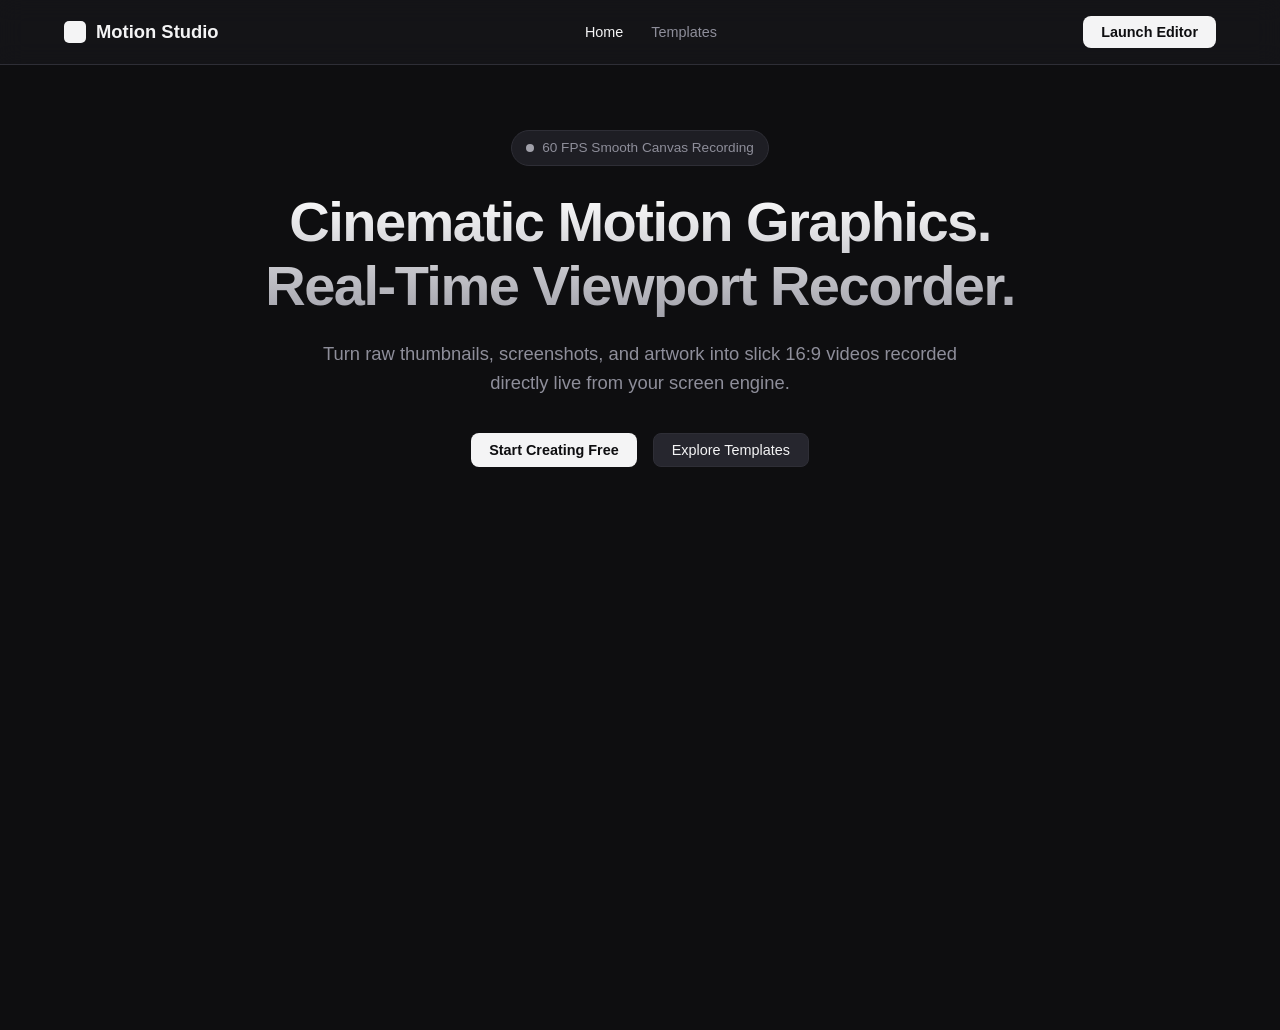
==== index.html @ 382461b6 "Update index.html" ====
<!DOCTYPE html>
<html lang="en">
<head>
    <meta charset="UTF-8">
    <meta name="viewport" content="width=device-width, initial-scale=1.0">
    <title>Motion Studio — Motion Graphics Editor & Renderer</title>
    <style>
        /* --- DESIGN SYSTEM & SMOOTH GREY THEME --- */
        * {
            margin: 0;
            padding: 0;
            box-sizing: border-box;
            font-family: -apple-system, BlinkMacSystemFont, 'Segoe UI', Roboto, Helvetica, Arial, sans-serif;
            user-select: none;
        }

        :root {
            --bg-deep: #0e0e10;
            --bg-smooth-grey: #161619;
            --bg-panel: #1e1e24;
            --bg-element: #26262e;
            --bg-element-hover: #30303a;
            --border-grey: #2e2e36;
            --border-light: #3e3e48;
            --text-primary: #f4f4f5;
            --text-muted: #8e8e9a;
            --radius-lg: 16px;
            --radius-md: 8px;
            --radius-sm: 4px;
        }

        body {
            background-color: var(--bg-deep);
            color: var(--text-primary);
            line-height: 1.6;
            overflow-x: hidden;
            min-height: 100vh;
        }

        a { color: inherit; text-decoration: none; }

        .btn {
            background: var(--bg-element);
            color: var(--text-primary);
            border: 1px solid var(--border-grey);
            padding: 8px 18px;
            border-radius: var(--radius-md);
            font-size: 0.9rem;
            font-weight: 500;
            cursor: pointer;
            display: inline-flex;
            align-items: center;
            justify-content: center;
            gap: 8px;
            transition: all 0.2s cubic-bezier(0.16, 1, 0.3, 1);
        }

        .btn:hover {
            background: var(--bg-element-hover);
            border-color: var(--border-light);
            transform: translateY(-1px);
        }

        .btn-primary {
            background: var(--text-primary);
            color: var(--bg-deep);
            border: none;
            font-weight: 600;
        }

        .btn-primary:hover { background: #d4d4d8; }

        header.site-header {
            position: fixed;
            top: 0;
            width: 100%;
            background: rgba(22, 22, 25, 0.85);
            backdrop-filter: blur(12px);
            border-bottom: 1px solid var(--border-grey);
            z-index: 100;
        }

        .nav-container {
            max-width: 1200px;
            margin: 0 auto;
            display: flex;
            justify-content: space-between;
            align-items: center;
            padding: 16px 24px;
        }

        .logo {
            font-size: 1.15rem;
            font-weight: 700;
            display: flex;
            align-items: center;
            gap: 10px;
            cursor: pointer;
        }

        .logo-icon {
            width: 22px;
            height: 22px;
            background: var(--text-primary);
            border-radius: 5px;
        }

        .nav-links {
            display: flex;
            gap: 28px;
            list-style: none;
        }

        .nav-links a {
            color: var(--text-muted);
            font-size: 0.9rem;
            cursor: pointer;
            transition: color 0.2s ease;
        }

        .nav-links a:hover, .nav-links a.active { color: var(--text-primary); }

        .page-section { display: none; }
        .page-section.active-page { display: block; }

        /* --- LANDING & TEMPLATES --- */
        .hero {
            max-width: 1200px;
            margin: 130px auto 60px;
            padding: 0 24px;
            text-align: center;
        }

        .badge {
            display: inline-flex;
            align-items: center;
            gap: 8px;
            background: var(--bg-panel);
            border: 1px solid var(--border-grey);
            padding: 6px 14px;
            border-radius: 20px;
            font-size: 0.85rem;
            color: var(--text-muted);
            margin-bottom: 24px;
        }

        .badge-dot { width: 8px; height: 8px; background: #a1a1aa; border-radius: 50%; }

        .hero h1 {
            font-size: 3.5rem;
            font-weight: 800;
            line-height: 1.15;
            letter-spacing: -1.5px;
            margin-bottom: 20px;
            background: linear-gradient(180deg, #ffffff 0%, #a1a1aa 100%);
            -webkit-background-clip: text;
            -webkit-text-fill-color: transparent;
        }

        .hero p {
            font-size: 1.15rem;
            color: var(--text-muted);
            max-width: 680px;
            margin: 0 auto 36px;
        }

        .hero-cta { display: flex; justify-content: center; gap: 16px; }

        .templates-page { max-width: 1200px; margin: 120px auto 60px; padding: 0 24px; }
        .template-grid {
            display: grid;
            grid-template-columns: repeat(auto-fit, minmax(260px, 1fr));
            gap: 20px;
            margin-top: 40px;
        }

        .template-card {
            background: var(--bg-smooth-grey);
            border: 1px solid var(--border-grey);
            border-radius: var(--radius-md);
            overflow: hidden;
            cursor: pointer;
            transition: all 0.25s cubic-bezier(0.16, 1, 0.3, 1);
        }

        .template-card:hover {
            border-color: var(--border-light);
            transform: translateY(-3px);
        }

        .template-thumb {
            aspect-ratio: 16 / 9;
            background: #1f1f27;
            display: flex;
            align-items: center;
            justify-content: center;
            color: var(--text-muted);
            font-size: 0.85rem;
            border-bottom: 1px solid var(--border-grey);
        }

        .template-info { padding: 16px; }

        /* --- STUDIO EDITOR --- */
        .editor-wrapper {
            height: 100vh;
            display: flex;
            flex-direction: column;
            overflow: hidden;
            font-size: 13px;
        }

        .app-header {
            height: 48px;
            background: var(--bg-smooth-grey);
            border-bottom: 1px solid var(--border-grey);
            display: flex;
            align-items: center;
            justify-content: space-between;
            padding: 0 16px;
        }

        .workspace {
            display: grid;
            grid-template-columns: 280px 1fr 320px;
            flex: 1;
            height: calc(100vh - 48px - 140px);
            overflow: hidden;
        }

        .sidebar-left, .sidebar-right {
            background: var(--bg-smooth-grey);
            padding: 16px;
            overflow-y: auto;
            display: flex;
            flex-direction: column;
            gap: 16px;
        }

        .sidebar-left { border-right: 1px solid var(--border-grey); }
        .sidebar-right { border-left: 1px solid var(--border-grey); }

        .viewport-container {
            background: var(--bg-deep);
            display: flex;
            align-items: center;
            justify-content: center;
            position: relative;
            overflow: hidden;
            cursor: grab;
        }

        .viewport-container:active { cursor: grabbing; }

        .viewport-controls {
            position: absolute;
            bottom: 16px;
            right: 16px;
            background: var(--bg-panel);
            border: 1px solid var(--border-grey);
            border-radius: var(--radius-md);
            display: flex;
            align-items: center;
            padding: 4px 8px;
            gap: 8px;
            z-index: 10;
        }

        .zoom-btn {
            background: transparent;
            border: none;
            color: var(--text-primary);
            cursor: pointer;
            font-size: 1rem;
            width: 24px;
            height: 24px;
            display: flex;
            align-items: center;
            justify-content: center;
            border-radius: var(--radius-sm);
        }

        .zoom-btn:hover { background: var(--bg-element); }

        .canvas-frame-wrapper {
            display: flex;
            align-items: center;
            justify-content: center;
            transition: transform 0.1s ease-out;
            will-change: transform;
        }

        .canvas-frame {
            width: 640px;
            aspect-ratio: 16 / 9;
            background: #111115;
            border-radius: 12px;
            border: 1px solid var(--border-light);
            box-shadow: 0 30px 60px rgba(0,0,0,0.7);
            display: flex;
            align-items: center;
            justify-content: center;
            overflow: hidden;
            position: relative;
        }

        .canvas-frame.bg-transparent-grid {
            background-image: linear-gradient(45deg, #1c1c24 25%, transparent 25%), linear-gradient(-45deg, #1c1c24 25%, transparent 25%), linear-gradient(45deg, transparent 75%, #1c1c24 75%), linear-gradient(-45deg, transparent 75%, #1c1c24 75%);
            background-size: 20px 20px;
            background-position: 0 0, 0 10px, 10px -10px, -10px 0px;
        }

        #render-canvas {
            width: 100%;
            height: 100%;
            object-fit: contain;
            cursor: pointer;
        }

        .upload-dropzone {
            border: 1px dashed var(--border-light);
            padding: 16px;
            text-align: center;
            border-radius: 6px;
            background: var(--bg-panel);
            cursor: pointer;
            transition: border-color 0.2s, background-color 0.2s;
        }

        .upload-dropzone:hover, .upload-dropzone.dragover {
            border-color: var(--text-primary);
            background: var(--bg-element);
        }

        .control-group {
            background: var(--bg-panel);
            border: 1px solid var(--border-grey);
            padding: 10px;
            border-radius: var(--radius-sm);
            font-size: 0.8rem;
            color: var(--text-muted);
            transition: all 0.25s cubic-bezier(0.16, 1, 0.3, 1);
        }

        .control-group.active-preset {
            border-color: var(--text-primary);
            color: var(--text-primary);
            background: var(--bg-element);
        }

        .control-row {
            display: flex;
            align-items: center;
            justify-content: space-between;
            gap: 12px;
        }

        .control-row label { color: var(--text-primary); font-size: 0.8rem; }
        .control-row input[type="range"] { flex: 1; accent-color: var(--text-primary); }

        .value-display {
            width: 48px;
            background: var(--bg-panel);
            border: 1px solid var(--border-grey);
            border-radius: var(--radius-sm);
            padding: 2px 4px;
            text-align: center;
            font-size: 0.75rem;
            color: var(--text-muted);
        }

        /* --- MEDIA SLOTS PANEL --- */
        .media-grid {
            display: grid;
            grid-template-columns: repeat(2, 1fr);
            gap: 8px;
            margin-top: 6px;
        }

        .media-slot {
            background: var(--bg-panel);
            border: 1px dashed var(--border-grey);
            border-radius: var(--radius-sm);
            height: 52px;
            display: flex;
            flex-direction: column;
            align-items: center;
            justify-content: center;
            cursor: pointer;
            position: relative;
            overflow: hidden;
            transition: border-color 0.2s;
        }

        .media-slot:hover { border-color: var(--text-primary); }
        .media-slot.has-image { border-style: solid; border-color: var(--border-light); }
        .media-slot img { width: 100%; height: 100%; object-fit: cover; }

        .slot-badge {
            position: absolute;
            top: 2px;
            left: 4px;
            font-size: 0.65rem;
            font-weight: 700;
            background: rgba(0,0,0,0.6);
            padding: 1px 4px;
            border-radius: 3px;
            color: var(--text-primary);
            z-index: 2;
        }

        .slot-clear {
            position: absolute;
            top: 2px;
            right: 4px;
            font-size: 0.65rem;
            background: rgba(0,0,0,0.7);
            color: #ff5555;
            padding: 0 4px;
            border-radius: 3px;
            display: none;
            z-index: 3;
        }

        .media-slot:hover .slot-clear { display: block; }

        .timeline-bar {
            height: 140px;
            background: var(--bg-smooth-grey);
            border-top: 1px solid var(--border-grey);
            display: flex;
            flex-direction: column;
        }

        .timeline-controls {
            height: 36px;
            border-bottom: 1px solid var(--border-grey);
            display: flex;
            align-items: center;
            justify-content: space-between;
            padding: 0 16px;
        }

        .play-btn {
            width: 26px;
            height: 26px;
            border-radius: 50%;
            background: var(--text-primary);
            color: var(--bg-deep);
            border: none;
            cursor: pointer;
            display: flex;
            align-items: center;
            justify-content: center;
            font-weight: bold;
            transition: transform 0.15s ease;
        }

        .play-btn:hover { transform: scale(1.05); }

        .timeline-track-area {
            flex: 1;
            padding: 12px 16px;
            background: var(--bg-deep);
            position: relative;
            cursor: pointer;
        }

        .timeline-ruler {
            display: flex;
            justify-content: space-between;
            color: var(--text-muted);
            font-size: 0.7rem;
            border-bottom: 1px solid var(--border-grey);
            padding-bottom: 4px;
            pointer-events: none;
        }

        .timeline-keyframe-track {
            margin-top: 10px;
            height: 36px;
            background: var(--bg-panel);
            border: 1px solid var(--border-grey);
            border-radius: var(--radius-sm);
            position: relative;
        }

        .playhead {
            position: absolute;
            top: 0;
            left: 0%;
            width: 2px;
            height: 100%;
            background: #ffffff;
            box-shadow: 0 0 10px rgba(255,255,255,0.9);
            z-index: 5;
            pointer-events: none;
        }

        .playhead-handle {
            position: absolute;
            top: -6px;
            left: -5px;
            width: 12px;
            height: 12px;
            background: var(--text-primary);
            border-radius: 2px;
            transform: rotate(45deg);
        }

        .keyframe-node {
            position: absolute;
            top: 50%;
            transform: translateY(-50%) rotate(45deg);
            width: 10px;
            height: 10px;
            background: var(--text-muted);
            border-radius: 2px;
            pointer-events: none;
        }

        /* --- RENDERING MODAL --- */
        .render-modal-overlay {
            position: fixed;
            top: 0;
            left: 0;
            width: 100vw;
            height: 100vh;
            background: rgba(14, 14, 16, 0.75);
            backdrop-filter: blur(16px);
            -webkit-backdrop-filter: blur(16px);
            z-index: 1000;
            display: none;
            align-items: center;
            justify-content: center;
        }

        .render-modal-overlay.active { display: flex; }

        .render-card {
            background: var(--bg-smooth-grey);
            border: 1px solid var(--border-light);
            border-radius: var(--radius-lg);
            width: 440px;
            padding: 32px;
            box-shadow: 0 30px 80px rgba(0, 0, 0, 0.8);
            display: flex;
            flex-direction: column;
            gap: 20px;
        }

        .render-header h3 { font-size: 1.25rem; font-weight: 700; margin-bottom: 4px; }
        .render-header p { font-size: 0.85rem; color: var(--text-muted); }

        .form-group { display: flex; flex-direction: column; gap: 6px; }
        .form-group label { font-size: 0.8rem; color: var(--text-muted); }
        .form-group select {
            background: var(--bg-panel);
            border: 1px solid var(--border-grey);
            color: var(--text-primary);
            padding: 10px;
            border-radius: var(--radius-md);
            font-size: 0.9rem;
            outline: none;
        }

        .progress-container {
            display: none;
            flex-direction: column;
            gap: 12px;
        }

        .progress-bar-bg {
            width: 100%;
            height: 10px;
            background: var(--bg-panel);
            border-radius: 5px;
            overflow: hidden;
            border: 1px solid var(--border-grey);
        }

        .progress-bar-fill {
            width: 0%;
            height: 100%;
            background: var(--text-primary);
            transition: width 0.05s linear;
        }
    </style>
</head>
<body>

    <!-- HIDDEN MULTI FILE INPUT -->
    <input type="file" id="image-file-input" accept="image/*" style="display: none;" onchange="handleFileSelect(event)">
    <input type="file" id="slot-file-input" accept="image/*" style="display: none;" onchange="handleSlotFileSelect(event)">

    <!-- RENDER & RECORDING MODAL -->
    <div class="render-modal-overlay" id="render-modal">
        <div class="render-card">
            <div class="render-header">
                <h3>Record 60 FPS Viewport Stream</h3>
                <p>Hardware-accelerated live preview capture at locked 16:9 ratio.</p>
            </div>

            <div id="render-form">
                <div class="form-group" style="margin-bottom: 14px;">
                    <label>Resolution Ratio</label>
                    <select id="export-res" disabled>
                        <option value="16/9" selected>16:9 Widescreen (1920x1080 HD)</option>
                    </select>
                </div>

                <div class="form-group" style="margin-bottom: 20px;">
                    <label>Save File Format</label>
                    <select id="export-format">
                        <option value="webm" selected>Web Video (.webm / 60 FPS)</option>
                        <option value="mp3">Audio File (.mp3)</option>
                        <option value="mp4">Video Track (.mp4)</option>
                    </select>
                </div>

                <div style="display: flex; gap: 10px; justify-content: flex-end;">
                    <button class="btn" onclick="closeExportModal()">Cancel</button>
                    <button class="btn btn-primary" onclick="startRenderAndRecordProcess()">Record & Save</button>
                </div>
            </div>

            <div class="progress-container" id="render-progress-box">
                <div style="display: flex; justify-content: space-between; font-size: 0.85rem;">
                    <span id="render-status-text">Recording 60 FPS Stream...</span>
                    <span id="render-percent">0%</span>
                </div>
                <div class="progress-bar-bg">
                    <div class="progress-bar-fill" id="render-progress-bar"></div>
                </div>
            </div>
        </div>
    </div>

    <!-- SITE HEADER -->
    <header class="site-header" id="global-header">
        <div class="nav-container">
            <div class="logo" onclick="switchPage('home')">
                <div class="logo-icon"></div> Motion Studio
            </div>
            <ul class="nav-links">
                <li><a onclick="switchPage('home')" id="nav-home" class="active">Home</a></li>
                <li><a onclick="switchPage('templates')" id="nav-templates">Templates</a></li>
            </ul>
            <button class="btn btn-primary" onclick="switchPage('editor')">Launch Editor</button>
        </div>
    </header>

    <!-- PAGE 1: HOME -->
    <main id="page-home" class="page-section active-page">
        <section class="hero">
            <div class="badge">
                <span class="badge-dot"></span> 60 FPS Smooth Canvas Recording
            </div>
            <h1>Cinematic Motion Graphics.<br>Real-Time Viewport Recorder.</h1>
            <p>Turn raw thumbnails, screenshots, and artwork into slick 16:9 videos recorded directly live from your screen engine.</p>
            <div class="hero-cta">
                <button class="btn btn-primary" onclick="switchPage('editor')">Start Creating Free</button>
                <button class="btn" onclick="switchPage('templates')">Explore Templates</button>
            </div>
        </section>
    </main>

    <!-- PAGE 2: TEMPLATES -->
    <main id="page-templates" class="page-section">
        <section class="templates-page">
            <div style="text-align: center;">
                <h2>Motion Template Library</h2>
                <p style="color:var(--text-muted);">Select any preset to open directly in the Motion Studio Editor.</p>
            </div>
            <div class="template-grid">
                <div class="template-card" onclick="loadPresetAndOpen('popup')">
                    <div class="template-thumb">Pop-up Motion</div>
                    <div class="template-info">
                        <h4>App Demo Showcase</h4>
                        <span style="color:var(--text-muted); font-size:0.8rem;">Bottom to center motion blur slide</span>
                    </div>
                </div>
                <div class="template-card" onclick="loadPresetAndOpen('showcase')">
                    <div class="template-thumb">Showcase Motion</div>
                    <div class="template-info">
                        <h4>5 Card Showcase</h4>
                        <span style="color:var(--text-muted); font-size:0.8rem;">Smooth 5-Image Slot Sequence Pan</span>
                    </div>
                </div>
            </div>
        </section>
    </main>

    <!-- PAGE 3: STUDIO EDITOR -->
    <main id="page-editor" class="page-section">
        <div class="editor-wrapper">
            <header class="app-header">
                <div style="display:flex; align-items:center; gap:12px;">
                    <button class="btn" style="padding:4px 10px; font-size:0.8rem;" onclick="switchPage('home')">← Exit Editor</button>
                    <span style="font-weight:600; font-size:0.85rem;">Studio_Render_16x9.motion</span>
                </div>
                <div>
                    <span style="font-size:0.8rem; color:var(--text-muted); font-weight:600;">Fixed Render Aspect Ratio: 16:9 (1920x1080)</span>
                </div>
                <div>
                    <button class="btn btn-primary" style="padding:5px 12px; font-size:0.8rem;" onclick="openExportModal()">Record & Export</button>
                </div>
            </header>

            <div class="workspace">
                <!-- LEFT SIDEBAR -->
                <aside class="sidebar-left">
                    <span style="font-size:0.75rem; font-weight:700; color:var(--text-muted);">MAIN MEDIA INPUT</span>
                    <div class="upload-dropzone" id="dropzone" onclick="triggerFileInput()" ondragover="handleDragOver(event)" ondragleave="handleDragLeave(event)" ondrop="handleDrop(event)">
                        <p style="font-size:0.85rem; font-weight:500;">Drop Main Image Here</p>
                        <span style="font-size:0.75rem; color:var(--text-muted);">or click to browse local files</span>
                    </div>

                    <button class="btn" style="font-size:0.75rem; padding:4px;" onclick="clearImage()">Remove Main Image</button>

                    <span style="font-size:0.75rem; font-weight:700; color:var(--text-muted); margin-top:10px;">ANIMATION PRESETS</span>
                    <div style="display:flex; flex-direction:column; gap:8px;">
                        <div class="control-group active-preset" id="preset-popup" style="cursor:pointer;" onclick="setAnimationPreset('popup')">1. Pop-up</div>
                        <div class="control-group" id="preset-showcase" style="cursor:pointer;" onclick="setAnimationPreset('showcase')">2. Showcase (Slots 1 to 5)</div>
                        <div class="control-group" id="preset-manual" style="cursor:pointer;" onclick="setAnimationPreset('manual')">3. Manual Slider Control</div>
                    </div>
                </aside>

                <!-- CENTER CANVAS VIEWPORT -->
                <main class="viewport-container" id="viewport-container" onwheel="handleWheelZoom(event)">
                    <div class="canvas-frame-wrapper" id="canvas-wrapper">
                        <div class="canvas-frame" id="canvas-frame">
                            <canvas id="render-canvas" onclick="triggerFileInput()"></canvas>
                        </div>
                    </div>

                    <div class="viewport-controls">
                        <button class="zoom-btn" onclick="adjustZoom(-0.1)">-</button>
                        <span style="font-size: 0.75rem; color: var(--text-muted); min-width: 40px; text-align: center;" id="zoom-val">100%</span>
                        <button class="zoom-btn" onclick="adjustZoom(0.1)">+</button>
                        <button class="zoom-btn" style="font-size: 0.75rem;" onclick="resetZoom()">Reset</button>
                    </div>
                </main>

                <!-- RIGHT INSPECTOR PANEL -->
                <aside class="sidebar-right">
                    <span style="font-size:0.75rem; font-weight:700; color:var(--text-muted);">MANUAL 3D ROTATION</span>
                    <div class="control-row">
                        <label>Pitch (X)</label>
                        <input type="range" id="pitch-slider" min="-45" max="45" value="10" oninput="updateManual3D()">
                        <span class="value-display" id="pitch-val">10°</span>
                    </div>
                    <div class="control-row">
                        <label>Yaw (Y)</label>
                        <input type="range" id="yaw-slider" min="-45" max="45" value="-12" oninput="updateManual3D()">
                        <span class="value-display" id="yaw-val">-12°</span>
                    </div>

                    <span style="font-size:0.75rem; font-weight:700; color:var(--text-muted); margin-top:10px;">TIMING & EASING</span>
                    <div class="control-row">
                        <label>Duration</label>
                        <input type="range" id="duration-slider" min="1" max="10" value="4" step="0.5" oninput="updateDuration(this.value)">
                        <span class="value-display" id="duration-val">4.0s</span>
                    </div>

                    <span style="font-size:0.75rem; font-weight:700; color:var(--text-muted); margin-top:10px;">RENDER BACKGROUND</span>
                    <div class="control-row">
                        <label>Canvas Bg</label>
                        <select id="bg-select" onchange="updateBackground(this.value)" style="background:var(--bg-panel); border:1px solid var(--border-grey); color:var(--text-primary); padding:6px 8px; border-radius:4px; font-size:0.8rem; cursor:pointer;">
                            <option value="dark" selected>Dark Studio</option>
                            <option value="white">Solid White</option>
                            <option value="transparent">Transparent (No Bg)</option>
                        </select>
                    </div>

                    <!-- SPEED CONTROL DIRECTLY UNDER RENDER BACKGROUND -->
                    <div class="control-row" style="margin-top: 6px;">
                        <label>Speed</label>
                        <input type="range" id="speed-slider" min="0.25" max="3.0" value="1.0" step="0.25" oninput="updateSpeed(this.value)">
                        <span class="value-display" id="speed-val">1.0x</span>
                    </div>

                    <!-- MEDIA SLOTS (10 SLOTS) -->
                    <span style="font-size:0.75rem; font-weight:700; color:var(--text-muted); margin-top:10px;">MEDIA (10 SLOTS)</span>
                    <div class="media-grid" id="media-slots-grid">
                        <!-- Generates 10 slots dynamically via JavaScript -->
                    </div>

                    <button class="btn" style="margin-top:20px; font-size:0.8rem;" onclick="resetTransforms()">Reset All Controls</button>
                </aside>
            </div>

            <!-- TIMELINE FOOTER -->
            <footer class="timeline-bar">
                <div class="timeline-controls">
                    <div style="display:flex; align-items:center; gap:12px;">
                        <button class="play-btn" id="play-btn" onclick="togglePlayback()">❚❚</button>
                        <span style="color:var(--text-muted); font-size:0.8rem;" id="time-display">00:00.0 / 00:04.0</span>
                    </div>
                    <span style="color:var(--text-muted); font-size:0.75rem;">16:9 • High-Performance 60 FPS Engine</span>
                </div>
                <div class="timeline-track-area" id="timeline-track" onmousedown="startTimelineScrub(event)">
                    <div class="timeline-ruler">
                        <span>0s</span><span>1s</span><span>2s</span><span>3s</span><span>4s</span>
                    </div>
                    <div class="timeline-keyframe-track">
                        <div class="playhead" id="playhead">
                            <div class="playhead-handle"></div>
                        </div>
                        <div class="keyframe-node" style="left: 0%;"></div>
                        <div class="keyframe-node" style="left: 50%;"></div>
                        <div class="keyframe-node" style="left: 100%;"></div>
                    </div>
                </div>
            </footer>
        </div>
    </main>

    <!-- SCRIPT LOGIC -->
    <script>
        // CLIENT STATE
        let state = {
            activePage: 'home',
            preset: 'popup',
            pitch: 10,
            yaw: -12,
            duration: 4.0,
            speed: 1.0,
            zoom: 1.0,
            bgType: 'dark',
            imageData: null,
            isPlaying: true,
            isRendering: false,
            currentTime: 0,
            mediaSlots: Array(10).fill(null)
        };

        let loadedImage = new Image();
        let slotImages = Array(10).fill(null);
        let activeSlotTarget = null;
        let imageReady = false;
        let lastTimestamp = null;
        let isScrubbing = false;

        let canvas, ctx;
        let mediaRecorder = null;
        let recordedChunks = [];

        window.addEventListener('DOMContentLoaded', () => {
            canvas = document.getElementById('render-canvas');
            canvas.width = 1920;
            canvas.height = 1080;

            ctx = canvas.getContext('2d', { alpha: true, desynchronized: true });
            ctx.imageSmoothingEnabled = true;
            ctx.imageSmoothingQuality = 'high';

            renderMediaSlotUI();
            loadFromLocalStorage();
            applyStateToUI();

            window.addEventListener('mousemove', handleTimelineMove);
            window.addEventListener('mouseup', handleTimelineEnd);

            requestAnimationFrame(animationEngineLoop);
        });

        // MEDIA SLOTS GENERATOR & CONTROLS
        function renderMediaSlotUI() {
            const grid = document.getElementById('media-slots-grid');
            grid.innerHTML = '';
            for (let i = 0; i < 10; i++) {
                const slot = document.createElement('div');
                slot.className = `media-slot ${state.mediaSlots[i] ? 'has-image' : ''}`;
                slot.onclick = () => triggerSlotFileInput(i);

                const badge = document.createElement('div');
                badge.className = 'slot-badge';
                badge.innerText = `Slot ${i + 1}`;
                slot.appendChild(badge);

                if (state.mediaSlots[i]) {
                    const img = document.createElement('img');
                    img.src = state.mediaSlots[i];
                    slot.appendChild(img);

                    const clearBtn = document.createElement('div');
                    clearBtn.className = 'slot-clear';
                    clearBtn.innerText = '✕';
                    clearBtn.onclick = (e) => {
                        e.stopPropagation();
                        clearSlotImage(i);
                    };
                    slot.appendChild(clearBtn);
                } else {
                    const txt = document.createElement('span');
                    txt.style.cssText = 'font-size:0.65rem; color:var(--text-muted);';
                    txt.innerText = '+ Upload';
                    slot.appendChild(txt);
                }
                grid.appendChild(slot);
            }
        }

        function triggerSlotFileInput(index) {
            activeSlotTarget = index;
            document.getElementById('slot-file-input').click();
        }

        function handleSlotFileSelect(e) {
            const file = e.target.files[0];
            if (file && activeSlotTarget !== null) {
                const reader = new FileReader();
                reader.onload = (event) => {
                    const data = event.target.result;
                    state.mediaSlots[activeSlotTarget] = data;
                    
                    const img = new Image();
                    img.src = data;
                    img.onload = () => {
                        slotImages[activeSlotTarget] = img;
                        renderMediaSlotUI();
                        saveToLocalStorage();
                    };
                };
                reader.readAsDataURL(file);
            }
        }

        function clearSlotImage(index) {
            state.mediaSlots[index] = null;
            slotImages[index] = null;
            renderMediaSlotUI();
            saveToLocalStorage();
        }

        // SMOOTH 60 FPS RENDER LOOP WITH SPEED MULTIPLIER
        function animationEngineLoop(timestamp) {
            if (!lastTimestamp) lastTimestamp = timestamp;
            const delta = (timestamp - lastTimestamp) / 1000;
            lastTimestamp = timestamp;

            if (state.isPlaying && !isScrubbing) {
                state.currentTime += delta * state.speed;
                if (state.currentTime >= state.duration) {
                    if (state.isRendering) {
                        finishRenderingAndSave();
                    } else {
                        state.currentTime = 0;
                    }
                }
                updateTimelineUI();
            }

            drawCanvasFrame();
            requestAnimationFrame(animationEngineLoop);
        }

        // DRAW CANVAS FRAME (PURE BRIGHTNESS PRESERVATION & SMOOTH MULTI-IMAGE MOTION)
        function drawCanvasFrame() {
            ctx.clearRect(0, 0, canvas.width, canvas.height);
            ctx.filter = 'none';

            if (state.bgType === 'dark') {
                const bgGrad = ctx.createLinearGradient(0, 0, canvas.width, canvas.height);
                bgGrad.addColorStop(0, '#121216');
                bgGrad.addColorStop(1, '#09090b');
                ctx.fillStyle = bgGrad;
                ctx.fillRect(0, 0, canvas.width, canvas.height);
            } else if (state.bgType === 'white') {
                ctx.fillStyle = '#ffffff';
                ctx.fillRect(0, 0, canvas.width, canvas.height);
            }

            const progress = (state.currentTime % state.duration) / state.duration;

            // DRAW CARD HELPER (Preserves image brightness and color purity)
            function drawCard(x, y, scale = 1, skewX = 0, skewY = 0, opacity = 1, imgSource = null, slotNum = 1) {
                ctx.save();
                ctx.globalAlpha = Math.max(0, Math.min(1, opacity));
                ctx.translate(canvas.width / 2 + x, canvas.height / 2 + y);
                ctx.transform(scale, skewY, skewX, scale, 0, 0);

                const activeImg = imgSource || (imageReady ? loadedImage : null);

                if (activeImg) {
                    const aspect = activeImg.width / activeImg.height;
                    let drawW = 920;
                    let drawH = drawW / aspect;

                    if (drawH > 560) {
                        drawH = 560;
                        drawW = drawH * aspect;
                    }

                    ctx.shadowColor = 'rgba(0, 0, 0, 0.45)';
                    ctx.shadowBlur = 35;
                    ctx.shadowOffsetY = 18;

                    ctx.drawImage(activeImg, -drawW / 2, -drawH / 2, drawW, drawH);
                } else {
                    ctx.fillStyle = '#1e1e24';
                    ctx.strokeStyle = '#3e3e48';
                    ctx.lineWidth = 4;
                    const cardW = 760, cardH = 430;
                    
                    ctx.shadowColor = 'rgba(0,0,0,0.4)';
                    ctx.shadowBlur = 25;
                    ctx.shadowOffsetY = 12;

                    ctx.beginPath();
                    ctx.roundRect(-cardW / 2, -cardH / 2, cardW, cardH, 20);
                    ctx.fill();
                    ctx.stroke();

                    ctx.shadowColor = 'transparent';
                    ctx.fillStyle = '#8e8e9a';
                    ctx.font = '600 26px -apple-system, sans-serif';
                    ctx.textAlign = 'center';
                    ctx.fillText(`Slot ${slotNum} Image Placeholder`, 0, -10);
                    ctx.font = '400 16px -apple-system, sans-serif';
                    ctx.fillText('Upload image to right side media slot', 0, 25);
                }
                ctx.restore();
            }

            // PRESET 1: POP-UP
            if (state.preset === 'popup') {
                const easeOutCubic = p => 1 - Math.pow(1 - p, 3);
                const currentY = (1 - easeOutCubic(progress)) * 420;

                if (state.isPlaying && progress < 0.8) {
                    const blurTrail = (1 - easeOutCubic(progress)) * 22;
                    drawCard(0, currentY + blurTrail, 0.9, 0, 0, 0.25);
                }
                drawCard(0, currentY, 0.9, 0, 0, 1.0);
            } 
            // PRESET 2: SHOWCASE (5 IMAGES FROM SLOTS 1 TO 5 WITH MOTION BLUR & VISIBILITY)
            else if (state.preset === 'showcase') {
                const easeInOutQuad = p => p < 0.5 ? 2 * p * p : 1 - Math.pow(-2 * p + 2, 2) / 2;
                const smoothProgress = easeInOutQuad(progress);

                // Pan distance to cycle continuously from Slot 1 through Slot 5
                const cardSpacing = 720;
                const startX = cardSpacing * 2;
                const endX = -cardSpacing * 2;
                const currentOffset = startX - (smoothProgress * (startX - endX));

                for (let idx = 0; idx < 5; idx++) {
                    const cardX = currentOffset + (idx - 2) * cardSpacing;
                    const slotImg = slotImages[idx] || (imageReady ? loadedImage : null);

                    // Smooth card scaling and visibility
                    const distFromCenter = Math.abs(cardX);
                    const scale = Math.max(0.65, 0.82 - (distFromCenter / 2500));
                    const alpha = Math.max(0.4, 1.0 - (distFromCenter / 1600));

                    // Subtle motion blur trailing effect during pan
                    if (state.isPlaying && progress > 0.05 && progress < 0.95) {
                        const blurDirection = (smoothProgress - 0.5) * -30;
                        drawCard(cardX + blurDirection, 0, scale, 0, 0, alpha * 0.3, slotImg, idx + 1);
                    }

                    drawCard(cardX, 0, scale, 0, 0, alpha, slotImg, idx + 1);
                }
            } 
            // PRESET 3: MANUAL CONTROL
            else if (state.preset === 'manual') {
                const skewX = state.yaw * Math.PI / 180;
                const skewY = state.pitch * Math.PI / 180;
                drawCard(0, 0, 0.85, skewX, skewY, 1.0);
            }
        }

        // NAVIGATION & STATE HANDLING
        function switchPage(pageId) {
            state.activePage = pageId;
            document.querySelectorAll('.page-section').forEach(p => p.classList.remove('active-page'));
            document.getElementById(`page-${pageId}`).classList.add('active-page');

            document.querySelectorAll('.nav-links a').forEach(a => a.classList.remove('active'));
            if (pageId === 'home') document.getElementById('nav-home').classList.add('active');
            if (pageId === 'templates') document.getElementById('nav-templates').classList.add('active');

            const header = document.getElementById('global-header');
            header.style.display = (pageId === 'editor') ? 'none' : 'block';

            saveToLocalStorage();
        }

        function setAnimationPreset(presetName) {
            state.preset = presetName;
            document.querySelectorAll('.control-group').forEach(el => el.classList.remove('active-preset'));
            const activeEl = document.getElementById(`preset-${presetName}`);
            if (activeEl) activeEl.classList.add('active-preset');

            saveToLocalStorage();
        }

        function loadPresetAndOpen(presetName) {
            setAnimationPreset(presetName);
            switchPage('editor');
        }

        function updateManual3D() {
            state.pitch = parseFloat(document.getElementById('pitch-slider').value);
            state.yaw = parseFloat(document.getElementById('yaw-slider').value);
            document.getElementById('pitch-val').innerText = `${state.pitch}°`;
            document.getElementById('yaw-val').innerText = `${state.yaw}°`;
            setAnimationPreset('manual');
        }

        function updateDuration(val) {
            state.duration = parseFloat(val);
            document.getElementById('duration-val').innerText = `${state.duration.toFixed(1)}s`;
            updateTimelineUI();
            saveToLocalStorage();
        }

        function updateSpeed(val) {
            state.speed = parseFloat(val);
            document.getElementById('speed-val').innerText = `${state.speed.toFixed(2)}x`;
            saveToLocalStorage();
        }

        function updateBackground(val) {
            state.bgType = val;
            const frame = document.getElementById('canvas-frame');
            if (val === 'transparent') {
                frame.classList.add('bg-transparent-grid');
            } else {
                frame.classList.remove('bg-transparent-grid');
            }
            saveToLocalStorage();
        }

        function resetTransforms() {
            state.pitch = 10;
            state.yaw = -12;
            state.duration = 4.0;
            state.speed = 1.0;
            document.getElementById('pitch-slider').value = 10;
            document.getElementById('yaw-slider').value = -12;
            document.getElementById('duration-slider').value = 4.0;
            document.getElementById('speed-slider').value = 1.0;
            document.getElementById('pitch-val').innerText = '10°';
            document.getElementById('yaw-val').innerText = '-12°';
            document.getElementById('duration-val').innerText = '4.0s';
            document.getElementById('speed-val').innerText = '1.0x';
            setAnimationPreset('popup');
            updateBackground('dark');
            document.getElementById('bg-select').value = 'dark';
        }

        // MAIN IMAGE HANDLING
        function triggerFileInput() {
            document.getElementById('image-file-input').click();
        }

        function handleFileSelect(e) {
            const file = e.target.files[0];
            if (file) loadFile(file);
        }

        function handleDragOver(e) {
            e.preventDefault();
            document.getElementById('dropzone').classList.add('dragover');
        }

        function handleDragLeave(e) {
            e.preventDefault();
            document.getElementById('dropzone').classList.remove('dragover');
        }

        function handleDrop(e) {
            e.preventDefault();
            document.getElementById('dropzone').classList.remove('dragover');
            if (e.dataTransfer.files && e.dataTransfer.files[0]) {
                loadFile(e.dataTransfer.files[0]);
            }
        }

        function loadFile(file) {
            const reader = new FileReader();
            reader.onload = (event) => {
                state.imageData = event.target.result;
                loadedImage.src = state.imageData;
                loadedImage.onload = () => {
                    imageReady = true;
                    saveToLocalStorage();
                };
            };
            reader.readAsDataURL(file);
        }

        function clearImage() {
            state.imageData = null;
            imageReady = false;
            loadedImage = new Image();
            saveToLocalStorage();
        }

        // VIEWPORT ZOOM CONTROLS
        function adjustZoom(delta) {
            state.zoom = Math.min(Math.max(0.4, state.zoom + delta), 2.0);
            applyZoom();
        }

        function resetZoom() {
            state.zoom = 1.0;
            applyZoom();
        }

        function handleWheelZoom(e) {
            if (e.ctrlKey || e.metaKey) {
                e.preventDefault();
                adjustZoom(e.deltaY < 0 ? 0.05 : -0.05);
            }
        }

        function applyZoom() {
            document.getElementById('canvas-wrapper').style.transform = `scale(${state.zoom})`;
            document.getElementById('zoom-val').innerText = `${Math.round(state.zoom * 100)}%`;
        }

        // TIMELINE CONTROLS & SCRUBBING
        function togglePlayback() {
            state.isPlaying = !state.isPlaying;
            document.getElementById('play-btn').innerText = state.isPlaying ? '❚❚' : '▶';
        }

        function updateTimelineUI() {
            const pct = (state.currentTime / state.duration) * 100;
            document.getElementById('playhead').style.left = `${Math.min(100, pct)}%`;

            const cur = formatTime(state.currentTime);
            const dur = formatTime(state.duration);
            document.getElementById('time-display').innerText = `${cur} / ${dur}`;

            if (state.isRendering) {
                document.getElementById('render-progress-bar').style.width = `${pct}%`;
                document.getElementById('render-percent').innerText = `${Math.round(pct)}%`;
            }
        }

        function formatTime(sec) {
            const m = Math.floor(sec / 60).toString().padStart(2, '0');
            const s = (sec % 60).toFixed(1).padStart(4, '0');
            return `${m}:${s}`;
        }

        function startTimelineScrub(e) {
            isScrubbing = true;
            scrub(e);
        }

        function handleTimelineMove(e) {
            if (isScrubbing) scrub(e);
        }

        function handleTimelineEnd() {
            isScrubbing = false;
        }

        function scrub(e) {
            const track = document.getElementById('timeline-track');
            const rect = track.getBoundingClientRect();
            const x = Math.max(0, Math.min(e.clientX - rect.left, rect.width));
            state.currentTime = (x / rect.width) * state.duration;
            updateTimelineUI();
        }

        // EXPORT & REAL-TIME STREAM RECORDING
        function openExportModal() {
            document.getElementById('render-modal').classList.add('active');
            document.getElementById('render-form').style.display = 'block';
            document.getElementById('render-progress-box').style.display = 'none';
        }

        function closeExportModal() {
            if (state.isRendering) return;
            document.getElementById('render-modal').classList.remove('active');
        }

        function startRenderAndRecordProcess() {
            state.isRendering = true;
            state.isPlaying = true;
            state.currentTime = 0;

            document.getElementById('render-form').style.display = 'none';
            document.getElementById('render-progress-box').style.display = 'flex';

            recordedChunks = [];
            const stream = canvas.captureStream(60);

            let mimeType = 'video/webm;codecs=vp9';
            if (!MediaRecorder.isTypeSupported(mimeType)) mimeType = 'video/webm';

            mediaRecorder = new MediaRecorder(stream, { mimeType });
            mediaRecorder.ondataavailable = (e) => {
                if (e.data.size > 0) recordedChunks.push(e.data);
            };

            mediaRecorder.onstop = saveRecordedFile;
            mediaRecorder.start();
        }

        function finishRenderingAndSave() {
            state.isRendering = false;
            state.isPlaying = false;
            if (mediaRecorder && mediaRecorder.state !== 'inactive') {
                mediaRecorder.stop();
            }
            closeExportModal();
        }

        function saveRecordedFile() {
            const blob = new Blob(recordedChunks, { type: 'video/webm' });
            const url = URL.createObjectURL(blob);
            const a = document.createElement('a');
            a.style.display = 'none';
            a.href = url;
            a.download = `Motion_Studio_Render_${Date.now()}.webm`;
            document.body.appendChild(a);
            a.click();
            setTimeout(() => {
                document.body.removeChild(a);
                window.URL.revokeObjectURL(url);
            }, 100);
        }

        // LOCAL STORAGE PERSISTENCE
        function saveToLocalStorage() {
            localStorage.setItem('motion_studio_state', JSON.stringify({
                preset: state.preset,
                pitch: state.pitch,
                yaw: state.yaw,
                duration: state.duration,
                speed: state.speed,
                bgType: state.bgType,
                imageData: state.imageData,
                mediaSlots: state.mediaSlots
            }));
        }

        function loadFromLocalStorage() {
            const saved = localStorage.getItem('motion_studio_state');
            if (!saved) return;
            try {
                const parsed = JSON.parse(saved);
                state.preset = parsed.preset || 'popup';
                state.pitch = parsed.pitch ?? 10;
                state.yaw = parsed.yaw ?? -12;
                state.duration = parsed.duration ?? 4.0;
                state.speed = parsed.speed ?? 1.0;
                state.bgType = parsed.bgType || 'dark';
                state.imageData = parsed.imageData || null;
                state.mediaSlots = parsed.mediaSlots || Array(10).fill(null);

                if (state.imageData) {
                    loadedImage.src = state.imageData;
                    loadedImage.onload = () => { imageReady = true; };
                }

                state.mediaSlots.forEach((data, i) => {
                    if (data) {
                        const img = new Image();
                        img.src = data;
                        img.onload = () => { slotImages[i] = img; };
                    }
                });

                renderMediaSlotUI();
            } catch (err) {
                console.error('Failed to parse saved state:', err);
            }
        }

        function applyStateToUI() {
            document.getElementById('pitch-slider').value = state.pitch;
            document.getElementById('yaw-slider').value = state.yaw;
            document.getElementById('duration-slider').value = state.duration;
            document.getElementById('speed-slider').value = state.speed;
            document.getElementById('pitch-val').innerText = `${state.pitch}°`;
            document.getElementById('yaw-val').innerText = `${state.yaw}°`;
            document.getElementById('duration-val').innerText = `${state.duration.toFixed(1)}s`;
            document.getElementById('speed-val').innerText = `${state.speed.toFixed(2)}x`;
            document.getElementById('bg-select').value = state.bgType;
            setAnimationPreset(state.preset);
            updateBackground(state.bgType);
        }
    </script>
</body>
</html>
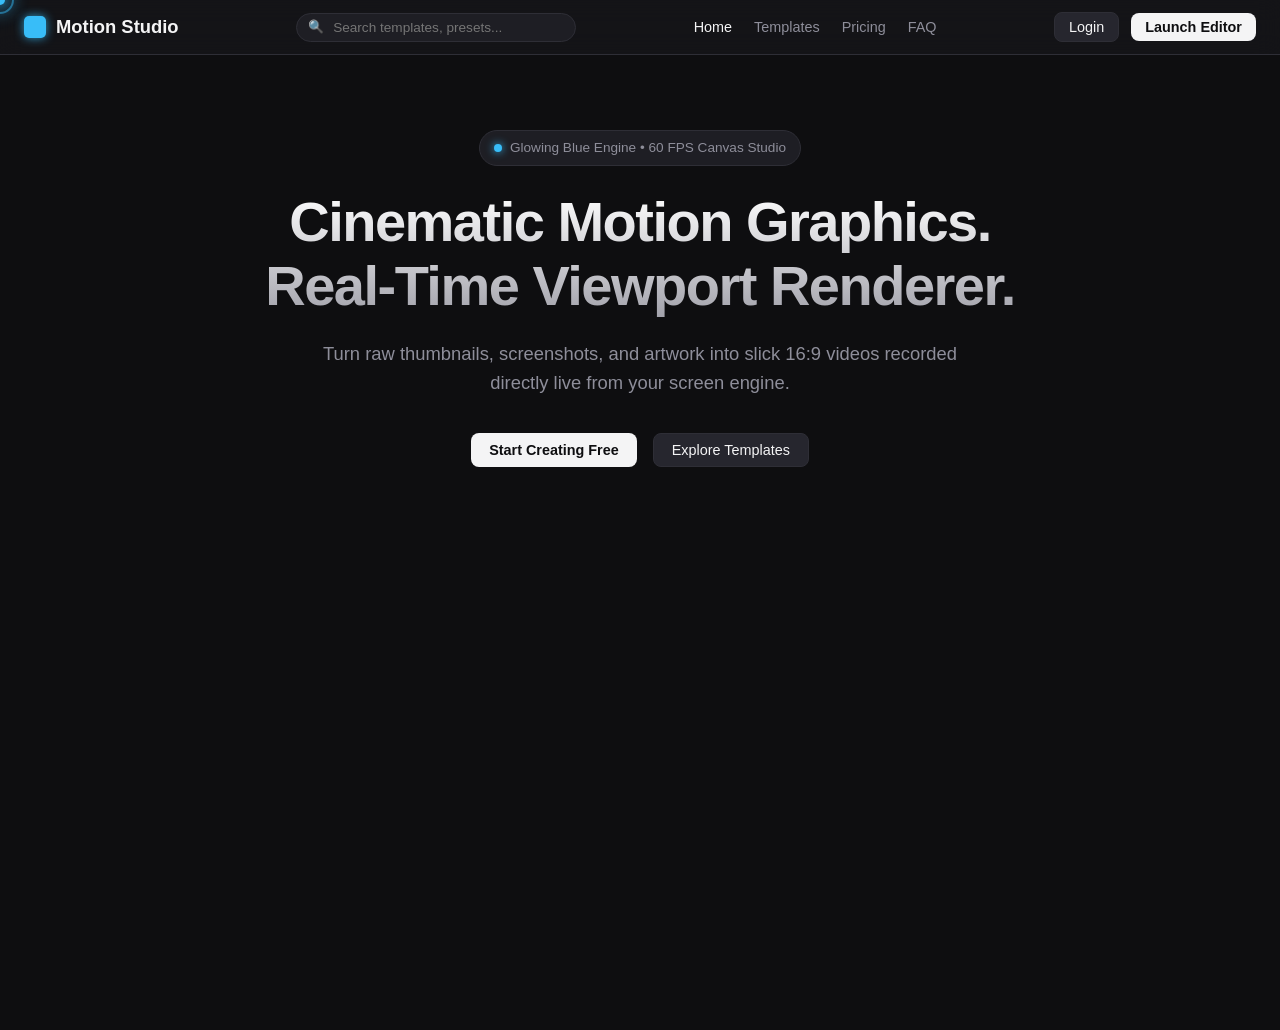
==== commit c2959160: "Update index.html" ====
--- a/index.html
+++ b/index.html
@@ -11,7 +11,7 @@
             padding: 0;
             box-sizing: border-box;
             font-family: -apple-system, BlinkMacSystemFont, 'Segoe UI', Roboto, Helvetica, Arial, sans-serif;
-            user-select: none;
+            cursor: none !important; /* Hide native cursor for custom glowing cursor */
         }
 
         :root {
@@ -24,6 +24,8 @@
             --border-light: #3e3e48;
             --text-primary: #f4f4f5;
             --text-muted: #8e8e9a;
+            --accent-blue: #0070f3;
+            --accent-blue-glow: rgba(0, 112, 243, 0.6);
             --radius-lg: 16px;
             --radius-md: 8px;
             --radius-sm: 4px;
@@ -35,6 +37,38 @@
             line-height: 1.6;
             overflow-x: hidden;
             min-height: 100vh;
+        }
+
+        /* --- GLOWING BLUE CURSOR --- */
+        .cursor-dot {
+            position: fixed;
+            top: 0;
+            left: 0;
+            width: 10px;
+            height: 10px;
+            background-color: #38bdf8;
+            border-radius: 50%;
+            pointer-events: none;
+            z-index: 9999;
+            transform: translate(-50%, -50%);
+            box-shadow: 0 0 12px #38bdf8, 0 0 24px #0284c7;
+            transition: transform 0.1s ease-out, width 0.2s ease, height 0.2s ease;
+        }
+
+        .cursor-trail {
+            position: fixed;
+            top: 0;
+            left: 0;
+            width: 28px;
+            height: 28px;
+            border: 2px solid rgba(56, 189, 248, 0.5);
+            background: rgba(56, 189, 248, 0.08);
+            border-radius: 50%;
+            pointer-events: none;
+            z-index: 9998;
+            transform: translate(-50%, -50%);
+            transition: transform 0.18s ease-out;
+            box-shadow: 0 0 15px rgba(56, 189, 248, 0.3);
         }
 
         a { color: inherit; text-decoration: none; }
@@ -47,7 +81,6 @@
             border-radius: var(--radius-md);
             font-size: 0.9rem;
             font-weight: 500;
-            cursor: pointer;
             display: inline-flex;
             align-items: center;
             justify-content: center;
@@ -70,6 +103,7 @@
 
         .btn-primary:hover { background: #d4d4d8; }
 
+        /* --- SITE HEADER & NAV --- */
         header.site-header {
             position: fixed;
             top: 0;
@@ -81,12 +115,13 @@
         }
 
         .nav-container {
-            max-width: 1200px;
+            max-width: 1300px;
             margin: 0 auto;
             display: flex;
             justify-content: space-between;
             align-items: center;
-            padding: 16px 24px;
+            padding: 12px 24px;
+            gap: 20px;
         }
 
         .logo {
@@ -95,35 +130,75 @@
             display: flex;
             align-items: center;
             gap: 10px;
-            cursor: pointer;
+            white-space: nowrap;
         }
 
         .logo-icon {
             width: 22px;
             height: 22px;
-            background: var(--text-primary);
+            background: #38bdf8;
+            box-shadow: 0 0 10px rgba(56, 189, 248, 0.8);
             border-radius: 5px;
+        }
+
+        /* SEARCH BAR IN NAVBAR */
+        .nav-search-box {
+            position: relative;
+            flex: 1;
+            max-width: 280px;
+        }
+
+        .nav-search-input {
+            width: 100%;
+            background: var(--bg-panel);
+            border: 1px solid var(--border-grey);
+            border-radius: 20px;
+            padding: 6px 14px 6px 36px;
+            color: var(--text-primary);
+            font-size: 0.85rem;
+            outline: none;
+            transition: all 0.2s ease;
+        }
+
+        .nav-search-input:focus {
+            border-color: #38bdf8;
+            box-shadow: 0 0 8px rgba(56, 189, 248, 0.3);
+        }
+
+        .search-icon {
+            position: absolute;
+            left: 12px;
+            top: 50%;
+            transform: translateY(-50%);
+            font-size: 0.8rem;
+            color: var(--text-muted);
         }
 
         .nav-links {
             display: flex;
-            gap: 28px;
+            gap: 22px;
             list-style: none;
+            align-items: center;
         }
 
         .nav-links a {
             color: var(--text-muted);
             font-size: 0.9rem;
-            cursor: pointer;
             transition: color 0.2s ease;
         }
 
         .nav-links a:hover, .nav-links a.active { color: var(--text-primary); }
+
+        .nav-right-actions {
+            display: flex;
+            align-items: center;
+            gap: 12px;
+        }
 
         .page-section { display: none; }
         .page-section.active-page { display: block; }
 
-        /* --- LANDING & TEMPLATES --- */
+        /* --- HOME SECTION --- */
         .hero {
             max-width: 1200px;
             margin: 130px auto 60px;
@@ -144,7 +219,7 @@
             margin-bottom: 24px;
         }
 
-        .badge-dot { width: 8px; height: 8px; background: #a1a1aa; border-radius: 50%; }
+        .badge-dot { width: 8px; height: 8px; background: #38bdf8; box-shadow: 0 0 8px #38bdf8; border-radius: 50%; }
 
         .hero h1 {
             font-size: 3.5rem;
@@ -166,472 +241,176 @@
 
         .hero-cta { display: flex; justify-content: center; gap: 16px; }
 
-        .templates-page { max-width: 1200px; margin: 120px auto 60px; padding: 0 24px; }
-        .template-grid {
+        /* --- PRICING & FAQ STYLES --- */
+        .grid-container {
+            max-width: 1100px;
+            margin: 120px auto 60px;
+            padding: 0 24px;
+        }
+
+        .pricing-grid {
             display: grid;
-            grid-template-columns: repeat(auto-fit, minmax(260px, 1fr));
-            gap: 20px;
+            grid-template-columns: repeat(auto-fit, minmax(280px, 1fr));
+            gap: 24px;
             margin-top: 40px;
         }
 
-        .template-card {
+        .price-card {
+            background: var(--bg-smooth-grey);
+            border: 1px solid var(--border-grey);
+            border-radius: var(--radius-lg);
+            padding: 32px;
+            display: flex;
+            flex-direction: column;
+            gap: 16px;
+            transition: transform 0.2s ease;
+        }
+
+        .price-card:hover { transform: translateY(-4px); border-color: #38bdf8; }
+        .price-card.featured { border-color: #38bdf8; box-shadow: 0 0 25px rgba(56, 189, 248, 0.15); }
+
+        .faq-item {
             background: var(--bg-smooth-grey);
             border: 1px solid var(--border-grey);
             border-radius: var(--radius-md);
-            overflow: hidden;
-            cursor: pointer;
-            transition: all 0.25s cubic-bezier(0.16, 1, 0.3, 1);
-        }
-
-        .template-card:hover {
-            border-color: var(--border-light);
-            transform: translateY(-3px);
-        }
-
-        .template-thumb {
-            aspect-ratio: 16 / 9;
-            background: #1f1f27;
-            display: flex;
-            align-items: center;
-            justify-content: center;
-            color: var(--text-muted);
-            font-size: 0.85rem;
-            border-bottom: 1px solid var(--border-grey);
-        }
-
-        .template-info { padding: 16px; }
-
-        /* --- STUDIO EDITOR --- */
-        .editor-wrapper {
-            height: 100vh;
-            display: flex;
-            flex-direction: column;
-            overflow: hidden;
-            font-size: 13px;
-        }
-
-        .app-header {
-            height: 48px;
-            background: var(--bg-smooth-grey);
-            border-bottom: 1px solid var(--border-grey);
-            display: flex;
-            align-items: center;
-            justify-content: space-between;
-            padding: 0 16px;
-        }
-
-        .workspace {
-            display: grid;
-            grid-template-columns: 280px 1fr 320px;
-            flex: 1;
-            height: calc(100vh - 48px - 140px);
-            overflow: hidden;
-        }
-
-        .sidebar-left, .sidebar-right {
-            background: var(--bg-smooth-grey);
-            padding: 16px;
-            overflow-y: auto;
-            display: flex;
-            flex-direction: column;
-            gap: 16px;
-        }
-
-        .sidebar-left { border-right: 1px solid var(--border-grey); }
-        .sidebar-right { border-left: 1px solid var(--border-grey); }
-
-        .viewport-container {
-            background: var(--bg-deep);
-            display: flex;
-            align-items: center;
-            justify-content: center;
-            position: relative;
-            overflow: hidden;
-            cursor: grab;
-        }
-
-        .viewport-container:active { cursor: grabbing; }
-
-        .viewport-controls {
-            position: absolute;
-            bottom: 16px;
-            right: 16px;
-            background: var(--bg-panel);
-            border: 1px solid var(--border-grey);
-            border-radius: var(--radius-md);
-            display: flex;
-            align-items: center;
-            padding: 4px 8px;
-            gap: 8px;
-            z-index: 10;
-        }
-
-        .zoom-btn {
-            background: transparent;
-            border: none;
-            color: var(--text-primary);
-            cursor: pointer;
-            font-size: 1rem;
-            width: 24px;
-            height: 24px;
-            display: flex;
-            align-items: center;
-            justify-content: center;
-            border-radius: var(--radius-sm);
-        }
-
-        .zoom-btn:hover { background: var(--bg-element); }
-
-        .canvas-frame-wrapper {
-            display: flex;
-            align-items: center;
-            justify-content: center;
-            transition: transform 0.1s ease-out;
-            will-change: transform;
-        }
-
-        .canvas-frame {
-            width: 640px;
-            aspect-ratio: 16 / 9;
-            background: #111115;
-            border-radius: 12px;
-            border: 1px solid var(--border-light);
-            box-shadow: 0 30px 60px rgba(0,0,0,0.7);
-            display: flex;
-            align-items: center;
-            justify-content: center;
-            overflow: hidden;
-            position: relative;
-        }
-
-        .canvas-frame.bg-transparent-grid {
-            background-image: linear-gradient(45deg, #1c1c24 25%, transparent 25%), linear-gradient(-45deg, #1c1c24 25%, transparent 25%), linear-gradient(45deg, transparent 75%, #1c1c24 75%), linear-gradient(-45deg, transparent 75%, #1c1c24 75%);
-            background-size: 20px 20px;
-            background-position: 0 0, 0 10px, 10px -10px, -10px 0px;
-        }
-
-        #render-canvas {
-            width: 100%;
-            height: 100%;
-            object-fit: contain;
-            cursor: pointer;
-        }
-
-        .upload-dropzone {
-            border: 1px dashed var(--border-light);
-            padding: 16px;
-            text-align: center;
-            border-radius: 6px;
-            background: var(--bg-panel);
-            cursor: pointer;
-            transition: border-color 0.2s, background-color 0.2s;
-        }
-
-        .upload-dropzone:hover, .upload-dropzone.dragover {
-            border-color: var(--text-primary);
-            background: var(--bg-element);
-        }
-
-        .control-group {
-            background: var(--bg-panel);
-            border: 1px solid var(--border-grey);
-            padding: 10px;
-            border-radius: var(--radius-sm);
-            font-size: 0.8rem;
-            color: var(--text-muted);
-            transition: all 0.25s cubic-bezier(0.16, 1, 0.3, 1);
-        }
-
-        .control-group.active-preset {
-            border-color: var(--text-primary);
-            color: var(--text-primary);
-            background: var(--bg-element);
-        }
-
-        .control-row {
-            display: flex;
-            align-items: center;
-            justify-content: space-between;
-            gap: 12px;
-        }
-
-        .control-row label { color: var(--text-primary); font-size: 0.8rem; }
-        .control-row input[type="range"] { flex: 1; accent-color: var(--text-primary); }
-
-        .value-display {
-            width: 48px;
-            background: var(--bg-panel);
-            border: 1px solid var(--border-grey);
-            border-radius: var(--radius-sm);
-            padding: 2px 4px;
-            text-align: center;
-            font-size: 0.75rem;
-            color: var(--text-muted);
-        }
-
-        /* --- MEDIA SLOTS PANEL --- */
-        .media-grid {
-            display: grid;
-            grid-template-columns: repeat(2, 1fr);
-            gap: 8px;
-            margin-top: 6px;
-        }
-
-        .media-slot {
-            background: var(--bg-panel);
-            border: 1px dashed var(--border-grey);
-            border-radius: var(--radius-sm);
-            height: 52px;
-            display: flex;
-            flex-direction: column;
-            align-items: center;
-            justify-content: center;
-            cursor: pointer;
-            position: relative;
-            overflow: hidden;
-            transition: border-color 0.2s;
-        }
-
-        .media-slot:hover { border-color: var(--text-primary); }
-        .media-slot.has-image { border-style: solid; border-color: var(--border-light); }
-        .media-slot img { width: 100%; height: 100%; object-fit: cover; }
-
-        .slot-badge {
-            position: absolute;
-            top: 2px;
-            left: 4px;
-            font-size: 0.65rem;
-            font-weight: 700;
-            background: rgba(0,0,0,0.6);
-            padding: 1px 4px;
-            border-radius: 3px;
-            color: var(--text-primary);
-            z-index: 2;
-        }
-
-        .slot-clear {
-            position: absolute;
-            top: 2px;
-            right: 4px;
-            font-size: 0.65rem;
-            background: rgba(0,0,0,0.7);
-            color: #ff5555;
-            padding: 0 4px;
-            border-radius: 3px;
-            display: none;
-            z-index: 3;
-        }
-
-        .media-slot:hover .slot-clear { display: block; }
-
-        .timeline-bar {
-            height: 140px;
-            background: var(--bg-smooth-grey);
-            border-top: 1px solid var(--border-grey);
-            display: flex;
-            flex-direction: column;
-        }
-
-        .timeline-controls {
-            height: 36px;
-            border-bottom: 1px solid var(--border-grey);
-            display: flex;
-            align-items: center;
-            justify-content: space-between;
-            padding: 0 16px;
-        }
-
-        .play-btn {
-            width: 26px;
-            height: 26px;
-            border-radius: 50%;
-            background: var(--text-primary);
-            color: var(--bg-deep);
-            border: none;
-            cursor: pointer;
-            display: flex;
-            align-items: center;
-            justify-content: center;
-            font-weight: bold;
-            transition: transform 0.15s ease;
-        }
-
-        .play-btn:hover { transform: scale(1.05); }
-
-        .timeline-track-area {
-            flex: 1;
-            padding: 12px 16px;
-            background: var(--bg-deep);
-            position: relative;
-            cursor: pointer;
-        }
-
-        .timeline-ruler {
-            display: flex;
-            justify-content: space-between;
-            color: var(--text-muted);
-            font-size: 0.7rem;
-            border-bottom: 1px solid var(--border-grey);
-            padding-bottom: 4px;
-            pointer-events: none;
-        }
-
-        .timeline-keyframe-track {
-            margin-top: 10px;
-            height: 36px;
-            background: var(--bg-panel);
-            border: 1px solid var(--border-grey);
-            border-radius: var(--radius-sm);
-            position: relative;
-        }
-
-        .playhead {
-            position: absolute;
-            top: 0;
-            left: 0%;
-            width: 2px;
-            height: 100%;
-            background: #ffffff;
-            box-shadow: 0 0 10px rgba(255,255,255,0.9);
-            z-index: 5;
-            pointer-events: none;
-        }
-
-        .playhead-handle {
-            position: absolute;
-            top: -6px;
-            left: -5px;
-            width: 12px;
-            height: 12px;
-            background: var(--text-primary);
-            border-radius: 2px;
-            transform: rotate(45deg);
-        }
-
-        .keyframe-node {
-            position: absolute;
-            top: 50%;
-            transform: translateY(-50%) rotate(45deg);
-            width: 10px;
-            height: 10px;
-            background: var(--text-muted);
-            border-radius: 2px;
-            pointer-events: none;
-        }
-
-        /* --- RENDERING MODAL --- */
-        .render-modal-overlay {
+            padding: 20px;
+            margin-bottom: 12px;
+        }
+
+        /* --- AUTH & MODAL STYLES --- */
+        .modal-overlay {
             position: fixed;
             top: 0;
             left: 0;
             width: 100vw;
             height: 100vh;
-            background: rgba(14, 14, 16, 0.75);
+            background: rgba(14, 14, 16, 0.8);
             backdrop-filter: blur(16px);
-            -webkit-backdrop-filter: blur(16px);
-            z-index: 1000;
+            z-index: 2000;
             display: none;
             align-items: center;
             justify-content: center;
         }
 
-        .render-modal-overlay.active { display: flex; }
-
-        .render-card {
+        .modal-overlay.active { display: flex; }
+
+        .auth-card {
             background: var(--bg-smooth-grey);
             border: 1px solid var(--border-light);
             border-radius: var(--radius-lg);
-            width: 440px;
+            width: 380px;
             padding: 32px;
             box-shadow: 0 30px 80px rgba(0, 0, 0, 0.8);
             display: flex;
             flex-direction: column;
-            gap: 20px;
-        }
-
-        .render-header h3 { font-size: 1.25rem; font-weight: 700; margin-bottom: 4px; }
-        .render-header p { font-size: 0.85rem; color: var(--text-muted); }
-
-        .form-group { display: flex; flex-direction: column; gap: 6px; }
-        .form-group label { font-size: 0.8rem; color: var(--text-muted); }
-        .form-group select {
-            background: var(--bg-panel);
-            border: 1px solid var(--border-grey);
-            color: var(--text-primary);
+            gap: 18px;
+            text-align: center;
+        }
+
+        .google-btn {
+            background: #ffffff;
+            color: #111115;
+            border: none;
             padding: 10px;
             border-radius: var(--radius-md);
             font-size: 0.9rem;
+            font-weight: 600;
+            display: flex;
+            align-items: center;
+            justify-content: center;
+            gap: 10px;
+            transition: background 0.2s;
+        }
+
+        .google-btn:hover { background: #e4e4e7; }
+
+        .auth-divider {
+            display: flex;
+            align-items: center;
+            color: var(--text-muted);
+            font-size: 0.75rem;
+            margin: 4px 0;
+        }
+
+        .auth-divider::before, .auth-divider::after {
+            content: "";
+            flex: 1;
+            height: 1px;
+            background: var(--border-grey);
+        }
+
+        .auth-input {
+            width: 100%;
+            background: var(--bg-panel);
+            border: 1px solid var(--border-grey);
+            padding: 10px;
+            border-radius: var(--radius-md);
+            color: var(--text-primary);
             outline: none;
-        }
-
-        .progress-container {
-            display: none;
-            flex-direction: column;
-            gap: 12px;
-        }
-
-        .progress-bar-bg {
-            width: 100%;
-            height: 10px;
-            background: var(--bg-panel);
-            border-radius: 5px;
-            overflow: hidden;
-            border: 1px solid var(--border-grey);
-        }
-
-        .progress-bar-fill {
-            width: 0%;
-            height: 100%;
-            background: var(--text-primary);
-            transition: width 0.05s linear;
-        }
+            font-size: 0.85rem;
+        }
+
+        /* --- STUDIO EDITOR ENGINE --- */
+        .editor-wrapper { height: 100vh; display: flex; flex-direction: column; overflow: hidden; font-size: 13px; }
+        .app-header { height: 48px; background: var(--bg-smooth-grey); border-bottom: 1px solid var(--border-grey); display: flex; align-items: center; justify-content: space-between; padding: 0 16px; }
+        .workspace { display: grid; grid-template-columns: 280px 1fr 320px; flex: 1; height: calc(100vh - 48px - 140px); overflow: hidden; }
+        .sidebar-left, .sidebar-right { background: var(--bg-smooth-grey); padding: 16px; overflow-y: auto; display: flex; flex-direction: column; gap: 16px; }
+        .sidebar-left { border-right: 1px solid var(--border-grey); }
+        .sidebar-right { border-left: 1px solid var(--border-grey); }
+        .viewport-container { background: var(--bg-deep); display: flex; align-items: center; justify-content: center; position: relative; overflow: hidden; }
+        .canvas-frame-wrapper { display: flex; align-items: center; justify-content: center; transition: transform 0.1s ease-out; }
+        .canvas-frame { width: 640px; aspect-ratio: 16 / 9; background: #111115; border-radius: 12px; border: 1px solid var(--border-light); box-shadow: 0 30px 60px rgba(0,0,0,0.7); display: flex; align-items: center; justify-content: center; overflow: hidden; position: relative; }
+        #render-canvas { width: 100%; height: 100%; object-fit: contain; }
+        .upload-dropzone { border: 1px dashed var(--border-light); padding: 16px; text-align: center; border-radius: 6px; background: var(--bg-panel); }
+        .control-group { background: var(--bg-panel); border: 1px solid var(--border-grey); padding: 10px; border-radius: var(--radius-sm); font-size: 0.8rem; color: var(--text-muted); }
+        .control-group.active-preset { border-color: #38bdf8; color: var(--text-primary); background: var(--bg-element); }
+        .control-row { display: flex; align-items: center; justify-content: space-between; gap: 12px; }
+        .control-row input[type="range"] { flex: 1; accent-color: #38bdf8; }
+        .value-display { width: 48px; background: var(--bg-panel); border: 1px solid var(--border-grey); border-radius: var(--radius-sm); padding: 2px 4px; text-align: center; font-size: 0.75rem; color: var(--text-muted); }
+        .media-grid { display: grid; grid-template-columns: repeat(2, 1fr); gap: 8px; margin-top: 6px; }
+        .media-slot { background: var(--bg-panel); border: 1px dashed var(--border-grey); border-radius: var(--radius-sm); height: 52px; display: flex; flex-direction: column; align-items: center; justify-content: center; position: relative; overflow: hidden; }
+        .media-slot.has-image { border-style: solid; border-color: var(--border-light); }
+        .media-slot img { width: 100%; height: 100%; object-fit: cover; }
+        .slot-badge { position: absolute; top: 2px; left: 4px; font-size: 0.65rem; font-weight: 700; background: rgba(0,0,0,0.6); padding: 1px 4px; border-radius: 3px; }
+        .timeline-bar { height: 140px; background: var(--bg-smooth-grey); border-top: 1px solid var(--border-grey); display: flex; flex-direction: column; }
+        .timeline-controls { height: 36px; border-bottom: 1px solid var(--border-grey); display: flex; align-items: center; justify-content: space-between; padding: 0 16px; }
+        .play-btn { width: 26px; height: 26px; border-radius: 50%; background: var(--text-primary); color: var(--bg-deep); border: none; display: flex; align-items: center; justify-content: center; font-weight: bold; }
+        .timeline-track-area { flex: 1; padding: 12px 16px; background: var(--bg-deep); position: relative; }
+        .timeline-ruler { display: flex; justify-content: space-between; color: var(--text-muted); font-size: 0.7rem; border-bottom: 1px solid var(--border-grey); padding-bottom: 4px; }
+        .timeline-keyframe-track { margin-top: 10px; height: 36px; background: var(--bg-panel); border: 1px solid var(--border-grey); border-radius: var(--radius-sm); position: relative; }
+        .playhead { position: absolute; top: 0; left: 0%; width: 2px; height: 100%; background: #38bdf8; box-shadow: 0 0 10px #38bdf8; z-index: 5; }
+        .playhead-handle { position: absolute; top: -6px; left: -5px; width: 12px; height: 12px; background: #38bdf8; border-radius: 2px; transform: rotate(45deg); }
     </style>
 </head>
 <body>
 
-    <!-- HIDDEN MULTI FILE INPUT -->
+    <!-- GLOWING BLUE CUSTOM CURSOR DOT -->
+    <div class="cursor-dot" id="cursor-dot"></div>
+    <div class="cursor-trail" id="cursor-trail"></div>
+
+    <!-- HIDDEN FILE INPUTS -->
     <input type="file" id="image-file-input" accept="image/*" style="display: none;" onchange="handleFileSelect(event)">
     <input type="file" id="slot-file-input" accept="image/*" style="display: none;" onchange="handleSlotFileSelect(event)">
 
-    <!-- RENDER & RECORDING MODAL -->
-    <div class="render-modal-overlay" id="render-modal">
-        <div class="render-card">
-            <div class="render-header">
-                <h3>Record 60 FPS Viewport Stream</h3>
-                <p>Hardware-accelerated live preview capture at locked 16:9 ratio.</p>
-            </div>
-
-            <div id="render-form">
-                <div class="form-group" style="margin-bottom: 14px;">
-                    <label>Resolution Ratio</label>
-                    <select id="export-res" disabled>
-                        <option value="16/9" selected>16:9 Widescreen (1920x1080 HD)</option>
-                    </select>
-                </div>
-
-                <div class="form-group" style="margin-bottom: 20px;">
-                    <label>Save File Format</label>
-                    <select id="export-format">
-                        <option value="webm" selected>Web Video (.webm / 60 FPS)</option>
-                        <option value="mp3">Audio File (.mp3)</option>
-                        <option value="mp4">Video Track (.mp4)</option>
-                    </select>
-                </div>
-
-                <div style="display: flex; gap: 10px; justify-content: flex-end;">
-                    <button class="btn" onclick="closeExportModal()">Cancel</button>
-                    <button class="btn btn-primary" onclick="startRenderAndRecordProcess()">Record & Save</button>
-                </div>
-            </div>
-
-            <div class="progress-container" id="render-progress-box">
-                <div style="display: flex; justify-content: space-between; font-size: 0.85rem;">
-                    <span id="render-status-text">Recording 60 FPS Stream...</span>
-                    <span id="render-percent">0%</span>
-                </div>
-                <div class="progress-bar-bg">
-                    <div class="progress-bar-fill" id="render-progress-bar"></div>
-                </div>
+    <!-- LOGIN & ACCOUNT MODAL (GOOGLE GMAIL AUTH) -->
+    <div class="modal-overlay" id="auth-modal">
+        <div class="auth-card">
+            <h3>Welcome to Motion Studio</h3>
+            <p style="font-size:0.8rem; color:var(--text-muted);">Sign in or create your account to sync presets.</p>
+            
+            <button class="google-btn" onclick="loginWithGoogle()">
+                <svg width="18" height="18" viewBox="0 0 24 24"><path fill="#4285F4" d="M23.745 12.27c0-.7-.06-1.4-.19-2.07H12v4.51h6.6c-.29 1.52-1.14 2.82-2.4 3.68v3.05h3.88c2.27-2.09 3.665-5.17 3.665-9.17z"/><path fill="#34A853" d="M12 24c3.24 0 5.95-1.08 7.93-2.91l-3.88-3.05c-1.08.72-2.45 1.16-4.05 1.16-3.12 0-5.77-2.1-6.72-4.93H1.29v3.14C3.26 21.27 7.36 24 12 24z"/><path fill="#FBBC05" d="M5.28 14.27c-.25-.72-.38-1.49-.38-2.27s.13-1.55.38-2.27V6.59H1.29B9.98 9.98 0 000 12c0 1.61.39 3.14 1.29 4.56l3.99-3.14z"/><path fill="#EA4335" d="M12 4.75c1.77 0 3.35.61 4.6 1.8l3.42-3.42C17.95 1.19 15.24 0 12 0 7.36 0 3.26 2.73 1.29 6.59l3.99 3.14c.95-2.83 3.6-4.98 6.72-4.98z"/></svg>
+                Continue with Google Gmail
+            </button>
+
+            <div class="auth-divider">or email login</div>
+
+            <input type="email" class="auth-input" placeholder="Enter your email address">
+            <input type="password" class="auth-input" placeholder="Enter your password">
+
+            <div style="display:flex; gap:10px; margin-top:6px;">
+                <button class="btn btn-primary" style="flex:1;" onclick="closeAuthModal()">Sign In</button>
+                <button class="btn" style="flex:1;" onclick="closeAuthModal()">Cancel</button>
             </div>
         </div>
     </div>
@@ -642,11 +421,25 @@
             <div class="logo" onclick="switchPage('home')">
                 <div class="logo-icon"></div> Motion Studio
             </div>
+
+            <!-- SEARCH BAR IN NAVBAR -->
+            <div class="nav-search-box">
+                <span class="search-icon">🔍</span>
+                <input type="text" class="nav-search-input" placeholder="Search templates, presets..." onkeyup="handleNavSearch(event)">
+            </div>
+
+            <!-- NAV LINKS -->
             <ul class="nav-links">
                 <li><a onclick="switchPage('home')" id="nav-home" class="active">Home</a></li>
                 <li><a onclick="switchPage('templates')" id="nav-templates">Templates</a></li>
+                <li><a onclick="switchPage('pricing')" id="nav-pricing">Pricing</a></li>
+                <li><a onclick="switchPage('faq')" id="nav-faq">FAQ</a></li>
             </ul>
-            <button class="btn btn-primary" onclick="switchPage('editor')">Launch Editor</button>
+
+            <div class="nav-right-actions">
+                <button class="btn" style="padding:6px 14px;" onclick="openAuthModal()">Login</button>
+                <button class="btn btn-primary" style="padding:6px 14px;" onclick="switchPage('editor')">Launch Editor</button>
+            </div>
         </div>
     </header>
 
@@ -654,9 +447,9 @@
     <main id="page-home" class="page-section active-page">
         <section class="hero">
             <div class="badge">
-                <span class="badge-dot"></span> 60 FPS Smooth Canvas Recording
-            </div>
-            <h1>Cinematic Motion Graphics.<br>Real-Time Viewport Recorder.</h1>
+                <span class="badge-dot"></span> Glowing Blue Engine • 60 FPS Canvas Studio
+            </div>
+            <h1>Cinematic Motion Graphics.<br>Real-Time Viewport Renderer.</h1>
             <p>Turn raw thumbnails, screenshots, and artwork into slick 16:9 videos recorded directly live from your screen engine.</p>
             <div class="hero-cta">
                 <button class="btn btn-primary" onclick="switchPage('editor')">Start Creating Free</button>
@@ -667,31 +460,69 @@
 
     <!-- PAGE 2: TEMPLATES -->
     <main id="page-templates" class="page-section">
-        <section class="templates-page">
+        <section class="grid-container" style="margin-top:100px;">
             <div style="text-align: center;">
                 <h2>Motion Template Library</h2>
                 <p style="color:var(--text-muted);">Select any preset to open directly in the Motion Studio Editor.</p>
             </div>
-            <div class="template-grid">
-                <div class="template-card" onclick="loadPresetAndOpen('popup')">
-                    <div class="template-thumb">Pop-up Motion</div>
-                    <div class="template-info">
-                        <h4>App Demo Showcase</h4>
-                        <span style="color:var(--text-muted); font-size:0.8rem;">Bottom to center motion blur slide</span>
-                    </div>
+            <div class="pricing-grid">
+                <div class="price-card" onclick="loadPresetAndOpen('popup')">
+                    <h4>Pop-up Motion</h4>
+                    <p style="color:var(--text-muted); font-size:0.85rem;">Bottom to center motion blur slide</p>
+                    <button class="btn btn-primary" style="margin-top:auto;">Open Template</button>
                 </div>
-                <div class="template-card" onclick="loadPresetAndOpen('showcase')">
-                    <div class="template-thumb">Showcase Motion</div>
-                    <div class="template-info">
-                        <h4>5 Card Showcase</h4>
-                        <span style="color:var(--text-muted); font-size:0.8rem;">Smooth 5-Image Slot Sequence Pan</span>
-                    </div>
+                <div class="price-card" onclick="loadPresetAndOpen('showcase')">
+                    <h4>5 Card Showcase</h4>
+                    <p style="color:var(--text-muted); font-size:0.85rem;">Smooth 5-Image Slot Sequence Pan with motion blur</p>
+                    <button class="btn btn-primary" style="margin-top:auto;">Open Template</button>
                 </div>
             </div>
         </section>
     </main>
 
-    <!-- PAGE 3: STUDIO EDITOR -->
+    <!-- PAGE 3: PRICING -->
+    <main id="page-pricing" class="page-section">
+        <section class="grid-container">
+            <div style="text-align: center;">
+                <h2>Simple, Transparent Pricing</h2>
+                <p style="color:var(--text-muted);">Create studio-quality motion graphics directly in your web browser.</p>
+            </div>
+            <div class="pricing-grid">
+                <div class="price-card">
+                    <h3>Free Starter</h3>
+                    <div style="font-size: 2rem; font-weight: 700;">$0</div>
+                    <p style="color:var(--text-muted); font-size:0.85rem;">Full access to standard motion presets and 60 FPS WebM recording.</p>
+                    <button class="btn" style="margin-top:auto;" onclick="switchPage('editor')">Get Started</button>
+                </div>
+                <div class="price-card featured">
+                    <h3>Pro Creator</h3>
+                    <div style="font-size: 2rem; font-weight: 700; color:#38bdf8;">$12 <span style="font-size:0.9rem;">/mo</span></div>
+                    <p style="color:var(--text-muted); font-size:0.85rem;">Unlimited 5-Image Showcase renders, 4K rendering, and custom keyframes.</p>
+                    <button class="btn btn-primary" style="margin-top:auto;" onclick="openAuthModal()">Upgrade to Pro</button>
+                </div>
+            </div>
+        </section>
+    </main>
+
+    <!-- PAGE 4: FAQ -->
+    <main id="page-faq" class="page-section">
+        <section class="grid-container">
+            <div style="text-align: center; margin-bottom: 40px;">
+                <h2>Frequently Asked Questions</h2>
+                <p style="color:var(--text-muted);">Everything you need to know about Motion Studio.</p>
+            </div>
+            <div class="faq-item">
+                <h4>How does the 60 FPS Canvas recording work?</h4>
+                <p style="color:var(--text-muted); font-size:0.85rem; margin-top:4px;">Motion Studio uses hardware-accelerated MediaStream API to capture high-definition real-time animations straight out of your browser canvas without backend rendering delays.</p>
+            </div>
+            <div class="faq-item">
+                <h4>How do the 5 Image Slots work in Showcase mode?</h4>
+                <p style="color:var(--text-muted); font-size:0.85rem; margin-top:4px;">Upload up to 5 custom images into the right Inspector media slots. Selecting Showcase will sequence and pan across all 5 images smoothly with real-time motion blur.</p>
+            </div>
+        </section>
+    </main>
+
+    <!-- PAGE 5: STUDIO EDITOR ENGINE -->
     <main id="page-editor" class="page-section">
         <div class="editor-wrapper">
             <header class="app-header">
@@ -699,98 +530,48 @@
                     <button class="btn" style="padding:4px 10px; font-size:0.8rem;" onclick="switchPage('home')">← Exit Editor</button>
                     <span style="font-weight:600; font-size:0.85rem;">Studio_Render_16x9.motion</span>
                 </div>
-                <div>
-                    <span style="font-size:0.8rem; color:var(--text-muted); font-weight:600;">Fixed Render Aspect Ratio: 16:9 (1920x1080)</span>
-                </div>
-                <div>
-                    <button class="btn btn-primary" style="padding:5px 12px; font-size:0.8rem;" onclick="openExportModal()">Record & Export</button>
-                </div>
+                <div><span style="font-size:0.8rem; color:var(--text-muted); font-weight:600;">Fixed Aspect Ratio: 16:9</span></div>
+                <div><button class="btn btn-primary" style="padding:5px 12px; font-size:0.8rem;" onclick="openExportModal()">Record & Export</button></div>
             </header>
 
             <div class="workspace">
-                <!-- LEFT SIDEBAR -->
                 <aside class="sidebar-left">
                     <span style="font-size:0.75rem; font-weight:700; color:var(--text-muted);">MAIN MEDIA INPUT</span>
-                    <div class="upload-dropzone" id="dropzone" onclick="triggerFileInput()" ondragover="handleDragOver(event)" ondragleave="handleDragLeave(event)" ondrop="handleDrop(event)">
+                    <div class="upload-dropzone" onclick="triggerFileInput()">
                         <p style="font-size:0.85rem; font-weight:500;">Drop Main Image Here</p>
                         <span style="font-size:0.75rem; color:var(--text-muted);">or click to browse local files</span>
                     </div>
-
                     <button class="btn" style="font-size:0.75rem; padding:4px;" onclick="clearImage()">Remove Main Image</button>
 
                     <span style="font-size:0.75rem; font-weight:700; color:var(--text-muted); margin-top:10px;">ANIMATION PRESETS</span>
                     <div style="display:flex; flex-direction:column; gap:8px;">
-                        <div class="control-group active-preset" id="preset-popup" style="cursor:pointer;" onclick="setAnimationPreset('popup')">1. Pop-up</div>
-                        <div class="control-group" id="preset-showcase" style="cursor:pointer;" onclick="setAnimationPreset('showcase')">2. Showcase (Slots 1 to 5)</div>
-                        <div class="control-group" id="preset-manual" style="cursor:pointer;" onclick="setAnimationPreset('manual')">3. Manual Slider Control</div>
+                        <div class="control-group active-preset" id="preset-popup" onclick="setAnimationPreset('popup')">1. Pop-up</div>
+                        <div class="control-group" id="preset-showcase" onclick="setAnimationPreset('showcase')">2. Showcase (Slots 1 to 5)</div>
+                        <div class="control-group" id="preset-manual" onclick="setAnimationPreset('manual')">3. Manual Control</div>
                     </div>
                 </aside>
 
-                <!-- CENTER CANVAS VIEWPORT -->
-                <main class="viewport-container" id="viewport-container" onwheel="handleWheelZoom(event)">
-                    <div class="canvas-frame-wrapper" id="canvas-wrapper">
-                        <div class="canvas-frame" id="canvas-frame">
+                <main class="viewport-container" id="viewport-container">
+                    <div class="canvas-frame-wrapper">
+                        <div class="canvas-frame">
                             <canvas id="render-canvas" onclick="triggerFileInput()"></canvas>
                         </div>
                     </div>
-
-                    <div class="viewport-controls">
-                        <button class="zoom-btn" onclick="adjustZoom(-0.1)">-</button>
-                        <span style="font-size: 0.75rem; color: var(--text-muted); min-width: 40px; text-align: center;" id="zoom-val">100%</span>
-                        <button class="zoom-btn" onclick="adjustZoom(0.1)">+</button>
-                        <button class="zoom-btn" style="font-size: 0.75rem;" onclick="resetZoom()">Reset</button>
-                    </div>
                 </main>
 
-                <!-- RIGHT INSPECTOR PANEL -->
                 <aside class="sidebar-right">
-                    <span style="font-size:0.75rem; font-weight:700; color:var(--text-muted);">MANUAL 3D ROTATION</span>
-                    <div class="control-row">
-                        <label>Pitch (X)</label>
-                        <input type="range" id="pitch-slider" min="-45" max="45" value="10" oninput="updateManual3D()">
-                        <span class="value-display" id="pitch-val">10°</span>
-                    </div>
-                    <div class="control-row">
-                        <label>Yaw (Y)</label>
-                        <input type="range" id="yaw-slider" min="-45" max="45" value="-12" oninput="updateManual3D()">
-                        <span class="value-display" id="yaw-val">-12°</span>
-                    </div>
-
-                    <span style="font-size:0.75rem; font-weight:700; color:var(--text-muted); margin-top:10px;">TIMING & EASING</span>
-                    <div class="control-row">
-                        <label>Duration</label>
-                        <input type="range" id="duration-slider" min="1" max="10" value="4" step="0.5" oninput="updateDuration(this.value)">
-                        <span class="value-display" id="duration-val">4.0s</span>
-                    </div>
+                    <span style="font-size:0.75rem; font-weight:700; color:var(--text-muted);">MANUAL ROTATION</span>
+                    <div class="control-row"><label>Pitch (X)</label><input type="range" id="pitch-slider" min="-45" max="45" value="10" oninput="updateManual3D()"><span class="value-display" id="pitch-val">10°</span></div>
+                    <div class="control-row"><label>Yaw (Y)</label><input type="range" id="yaw-slider" min="-45" max="45" value="-12" oninput="updateManual3D()"><span class="value-display" id="yaw-val">-12°</span></div>
 
                     <span style="font-size:0.75rem; font-weight:700; color:var(--text-muted); margin-top:10px;">RENDER BACKGROUND</span>
-                    <div class="control-row">
-                        <label>Canvas Bg</label>
-                        <select id="bg-select" onchange="updateBackground(this.value)" style="background:var(--bg-panel); border:1px solid var(--border-grey); color:var(--text-primary); padding:6px 8px; border-radius:4px; font-size:0.8rem; cursor:pointer;">
-                            <option value="dark" selected>Dark Studio</option>
-                            <option value="white">Solid White</option>
-                            <option value="transparent">Transparent (No Bg)</option>
-                        </select>
-                    </div>
-
-                    <!-- SPEED CONTROL DIRECTLY UNDER RENDER BACKGROUND -->
-                    <div class="control-row" style="margin-top: 6px;">
-                        <label>Speed</label>
-                        <input type="range" id="speed-slider" min="0.25" max="3.0" value="1.0" step="0.25" oninput="updateSpeed(this.value)">
-                        <span class="value-display" id="speed-val">1.0x</span>
-                    </div>
-
-                    <!-- MEDIA SLOTS (10 SLOTS) -->
+                    <div class="control-row"><label>Speed</label><input type="range" id="speed-slider" min="0.25" max="3.0" value="1.0" step="0.25" oninput="updateSpeed(this.value)"><span class="value-display" id="speed-val">1.0x</span></div>
+
                     <span style="font-size:0.75rem; font-weight:700; color:var(--text-muted); margin-top:10px;">MEDIA (10 SLOTS)</span>
-                    <div class="media-grid" id="media-slots-grid">
-                        <!-- Generates 10 slots dynamically via JavaScript -->
-                    </div>
-
-                    <button class="btn" style="margin-top:20px; font-size:0.8rem;" onclick="resetTransforms()">Reset All Controls</button>
+                    <div class="media-grid" id="media-slots-grid"></div>
                 </aside>
             </div>
 
-            <!-- TIMELINE FOOTER -->
             <footer class="timeline-bar">
                 <div class="timeline-controls">
                     <div style="display:flex; align-items:center; gap:12px;">
@@ -799,17 +580,10 @@
                     </div>
                     <span style="color:var(--text-muted); font-size:0.75rem;">16:9 • High-Performance 60 FPS Engine</span>
                 </div>
-                <div class="timeline-track-area" id="timeline-track" onmousedown="startTimelineScrub(event)">
-                    <div class="timeline-ruler">
-                        <span>0s</span><span>1s</span><span>2s</span><span>3s</span><span>4s</span>
-                    </div>
+                <div class="timeline-track-area">
+                    <div class="timeline-ruler"><span>0s</span><span>1s</span><span>2s</span><span>3s</span><span>4s</span></div>
                     <div class="timeline-keyframe-track">
-                        <div class="playhead" id="playhead">
-                            <div class="playhead-handle"></div>
-                        </div>
-                        <div class="keyframe-node" style="left: 0%;"></div>
-                        <div class="keyframe-node" style="left: 50%;"></div>
-                        <div class="keyframe-node" style="left: 100%;"></div>
+                        <div class="playhead" id="playhead"><div class="playhead-handle"></div></div>
                     </div>
                 </div>
             </footer>
@@ -818,7 +592,29 @@
 
     <!-- SCRIPT LOGIC -->
     <script>
-        // CLIENT STATE
+        // GLOWING BLUE CURSOR CONTROLLER
+        const dot = document.getElementById('cursor-dot');
+        const trail = document.getElementById('cursor-trail');
+        let mouseX = 0, mouseY = 0;
+        let trailX = 0, trailY = 0;
+
+        window.addEventListener('mousemove', (e) => {
+            mouseX = e.clientX;
+            mouseY = e.clientY;
+            dot.style.left = `${mouseX}px`;
+            dot.style.top = `${mouseY}px`;
+        });
+
+        function animateCursor() {
+            trailX += (mouseX - trailX) * 0.2;
+            trailY += (mouseY - trailY) * 0.2;
+            trail.style.left = `${trailX}px`;
+            trail.style.top = `${trailY}px`;
+            requestAnimationFrame(animateCursor);
+        }
+        animateCursor();
+
+        // STATE & CANVAS SETUP
         let state = {
             activePage: 'home',
             preset: 'popup',
@@ -826,11 +622,8 @@
             yaw: -12,
             duration: 4.0,
             speed: 1.0,
-            zoom: 1.0,
-            bgType: 'dark',
             imageData: null,
             isPlaying: true,
-            isRendering: false,
             currentTime: 0,
             mediaSlots: Array(10).fill(null)
         };
@@ -840,32 +633,67 @@
         let activeSlotTarget = null;
         let imageReady = false;
         let lastTimestamp = null;
-        let isScrubbing = false;
-
         let canvas, ctx;
-        let mediaRecorder = null;
-        let recordedChunks = [];
 
         window.addEventListener('DOMContentLoaded', () => {
             canvas = document.getElementById('render-canvas');
             canvas.width = 1920;
             canvas.height = 1080;
-
-            ctx = canvas.getContext('2d', { alpha: true, desynchronized: true });
-            ctx.imageSmoothingEnabled = true;
-            ctx.imageSmoothingQuality = 'high';
-
+            ctx = canvas.getContext('2d');
             renderMediaSlotUI();
-            loadFromLocalStorage();
-            applyStateToUI();
-
-            window.addEventListener('mousemove', handleTimelineMove);
-            window.addEventListener('mouseup', handleTimelineEnd);
-
             requestAnimationFrame(animationEngineLoop);
         });
 
-        // MEDIA SLOTS GENERATOR & CONTROLS
+        function switchPage(pageId) {
+            state.activePage = pageId;
+            document.querySelectorAll('.page-section').forEach(p => p.classList.remove('active-page'));
+            document.getElementById(`page-${pageId}`).classList.add('active-page');
+
+            document.querySelectorAll('.nav-links a').forEach(a => a.classList.remove('active'));
+            const activeNav = document.getElementById(`nav-${pageId}`);
+            if (activeNav) activeNav.classList.add('active');
+
+            document.getElementById('global-header').style.display = (pageId === 'editor') ? 'none' : 'block';
+        }
+
+        function openAuthModal() { document.getElementById('auth-modal').classList.add('active'); }
+        function closeAuthModal() { document.getElementById('auth-modal').classList.remove('active'); }
+        function loginWithGoogle() {
+            alert('Connected with Google Gmail account!');
+            closeAuthModal();
+        }
+
+        function handleNavSearch(e) {
+            if (e.key === 'Enter') {
+                switchPage('templates');
+            }
+        }
+
+        function setAnimationPreset(name) {
+            state.preset = name;
+            document.querySelectorAll('.control-group').forEach(el => el.classList.remove('active-preset'));
+            const activeEl = document.getElementById(`preset-${name}`);
+            if (activeEl) activeEl.classList.add('active-preset');
+        }
+
+        function loadPresetAndOpen(name) {
+            setAnimationPreset(name);
+            switchPage('editor');
+        }
+
+        function updateSpeed(val) {
+            state.speed = parseFloat(val);
+            document.getElementById('speed-val').innerText = `${state.speed.toFixed(2)}x`;
+        }
+
+        function updateManual3D() {
+            state.pitch = parseFloat(document.getElementById('pitch-slider').value);
+            state.yaw = parseFloat(document.getElementById('yaw-slider').value);
+            document.getElementById('pitch-val').innerText = `${state.pitch}°`;
+            document.getElementById('yaw-val').innerText = `${state.yaw}°`;
+            setAnimationPreset('manual');
+        }
+
         function renderMediaSlotUI() {
             const grid = document.getElementById('media-slots-grid');
             grid.innerHTML = '';
@@ -883,27 +711,13 @@
                     const img = document.createElement('img');
                     img.src = state.mediaSlots[i];
                     slot.appendChild(img);
-
-                    const clearBtn = document.createElement('div');
-                    clearBtn.className = 'slot-clear';
-                    clearBtn.innerText = '✕';
-                    clearBtn.onclick = (e) => {
-                        e.stopPropagation();
-                        clearSlotImage(i);
-                    };
-                    slot.appendChild(clearBtn);
-                } else {
-                    const txt = document.createElement('span');
-                    txt.style.cssText = 'font-size:0.65rem; color:var(--text-muted);';
-                    txt.innerText = '+ Upload';
-                    slot.appendChild(txt);
                 }
                 grid.appendChild(slot);
             }
         }
 
-        function triggerSlotFileInput(index) {
-            activeSlotTarget = index;
+        function triggerSlotFileInput(idx) {
+            activeSlotTarget = idx;
             document.getElementById('slot-file-input').click();
         }
 
@@ -914,67 +728,63 @@
                 reader.onload = (event) => {
                     const data = event.target.result;
                     state.mediaSlots[activeSlotTarget] = data;
-                    
                     const img = new Image();
                     img.src = data;
                     img.onload = () => {
                         slotImages[activeSlotTarget] = img;
                         renderMediaSlotUI();
-                        saveToLocalStorage();
                     };
                 };
                 reader.readAsDataURL(file);
             }
         }
 
-        function clearSlotImage(index) {
-            state.mediaSlots[index] = null;
-            slotImages[index] = null;
-            renderMediaSlotUI();
-            saveToLocalStorage();
-        }
-
-        // SMOOTH 60 FPS RENDER LOOP WITH SPEED MULTIPLIER
+        function triggerFileInput() { document.getElementById('image-file-input').click(); }
+        function handleFileSelect(e) {
+            const file = e.target.files[0];
+            if (file) {
+                const reader = new FileReader();
+                reader.onload = (evt) => {
+                    state.imageData = evt.target.result;
+                    loadedImage.src = state.imageData;
+                    loadedImage.onload = () => { imageReady = true; };
+                };
+                reader.readAsDataURL(file);
+            }
+        }
+        function clearImage() { imageReady = false; state.imageData = null; }
+
+        function togglePlayback() {
+            state.isPlaying = !state.isPlaying;
+            document.getElementById('play-btn').innerText = state.isPlaying ? '❚❚' : '▶';
+        }
+
         function animationEngineLoop(timestamp) {
             if (!lastTimestamp) lastTimestamp = timestamp;
             const delta = (timestamp - lastTimestamp) / 1000;
             lastTimestamp = timestamp;
 
-            if (state.isPlaying && !isScrubbing) {
+            if (state.isPlaying) {
                 state.currentTime += delta * state.speed;
-                if (state.currentTime >= state.duration) {
-                    if (state.isRendering) {
-                        finishRenderingAndSave();
-                    } else {
-                        state.currentTime = 0;
-                    }
-                }
-                updateTimelineUI();
+                if (state.currentTime >= state.duration) state.currentTime = 0;
+                const pct = (state.currentTime / state.duration) * 100;
+                document.getElementById('playhead').style.left = `${pct}%`;
             }
 
             drawCanvasFrame();
             requestAnimationFrame(animationEngineLoop);
         }
 
-        // DRAW CANVAS FRAME (PURE BRIGHTNESS PRESERVATION & SMOOTH MULTI-IMAGE MOTION)
         function drawCanvasFrame() {
             ctx.clearRect(0, 0, canvas.width, canvas.height);
-            ctx.filter = 'none';
-
-            if (state.bgType === 'dark') {
-                const bgGrad = ctx.createLinearGradient(0, 0, canvas.width, canvas.height);
-                bgGrad.addColorStop(0, '#121216');
-                bgGrad.addColorStop(1, '#09090b');
-                ctx.fillStyle = bgGrad;
-                ctx.fillRect(0, 0, canvas.width, canvas.height);
-            } else if (state.bgType === 'white') {
-                ctx.fillStyle = '#ffffff';
-                ctx.fillRect(0, 0, canvas.width, canvas.height);
-            }
+            const bgGrad = ctx.createLinearGradient(0, 0, canvas.width, canvas.height);
+            bgGrad.addColorStop(0, '#121216');
+            bgGrad.addColorStop(1, '#09090b');
+            ctx.fillStyle = bgGrad;
+            ctx.fillRect(0, 0, canvas.width, canvas.height);
 
             const progress = (state.currentTime % state.duration) / state.duration;
 
-            // DRAW CARD HELPER (Preserves image brightness and color purity)
             function drawCard(x, y, scale = 1, skewX = 0, skewY = 0, opacity = 1, imgSource = null, slotNum = 1) {
                 ctx.save();
                 ctx.globalAlpha = Math.max(0, Math.min(1, opacity));
@@ -987,60 +797,35 @@
                     const aspect = activeImg.width / activeImg.height;
                     let drawW = 920;
                     let drawH = drawW / aspect;
-
-                    if (drawH > 560) {
-                        drawH = 560;
-                        drawW = drawH * aspect;
-                    }
-
+                    if (drawH > 560) { drawH = 560; drawW = drawH * aspect; }
                     ctx.shadowColor = 'rgba(0, 0, 0, 0.45)';
-                    ctx.shadowBlur = 35;
-                    ctx.shadowOffsetY = 18;
-
+                    ctx.shadowBlur = 35; ctx.shadowOffsetY = 18;
                     ctx.drawImage(activeImg, -drawW / 2, -drawH / 2, drawW, drawH);
                 } else {
                     ctx.fillStyle = '#1e1e24';
                     ctx.strokeStyle = '#3e3e48';
                     ctx.lineWidth = 4;
-                    const cardW = 760, cardH = 430;
-                    
-                    ctx.shadowColor = 'rgba(0,0,0,0.4)';
-                    ctx.shadowBlur = 25;
-                    ctx.shadowOffsetY = 12;
-
                     ctx.beginPath();
-                    ctx.roundRect(-cardW / 2, -cardH / 2, cardW, cardH, 20);
-                    ctx.fill();
-                    ctx.stroke();
-
-                    ctx.shadowColor = 'transparent';
+                    ctx.roundRect(-380, -215, 760, 430, 20);
+                    ctx.fill(); ctx.stroke();
                     ctx.fillStyle = '#8e8e9a';
-                    ctx.font = '600 26px -apple-system, sans-serif';
+                    ctx.font = '600 24px -apple-system, sans-serif';
                     ctx.textAlign = 'center';
-                    ctx.fillText(`Slot ${slotNum} Image Placeholder`, 0, -10);
-                    ctx.font = '400 16px -apple-system, sans-serif';
-                    ctx.fillText('Upload image to right side media slot', 0, 25);
+                    ctx.fillText(`Slot ${slotNum} Image Placeholder`, 0, 0);
                 }
                 ctx.restore();
             }
 
-            // PRESET 1: POP-UP
             if (state.preset === 'popup') {
                 const easeOutCubic = p => 1 - Math.pow(1 - p, 3);
                 const currentY = (1 - easeOutCubic(progress)) * 420;
-
                 if (state.isPlaying && progress < 0.8) {
-                    const blurTrail = (1 - easeOutCubic(progress)) * 22;
-                    drawCard(0, currentY + blurTrail, 0.9, 0, 0, 0.25);
+                    drawCard(0, currentY + ((1 - easeOutCubic(progress)) * 22), 0.9, 0, 0, 0.25);
                 }
                 drawCard(0, currentY, 0.9, 0, 0, 1.0);
-            } 
-            // PRESET 2: SHOWCASE (5 IMAGES FROM SLOTS 1 TO 5 WITH MOTION BLUR & VISIBILITY)
-            else if (state.preset === 'showcase') {
+            } else if (state.preset === 'showcase') {
                 const easeInOutQuad = p => p < 0.5 ? 2 * p * p : 1 - Math.pow(-2 * p + 2, 2) / 2;
                 const smoothProgress = easeInOutQuad(progress);
-
-                // Pan distance to cycle continuously from Slot 1 through Slot 5
                 const cardSpacing = 720;
                 const startX = cardSpacing * 2;
                 const endX = -cardSpacing * 2;
@@ -1049,345 +834,18 @@
                 for (let idx = 0; idx < 5; idx++) {
                     const cardX = currentOffset + (idx - 2) * cardSpacing;
                     const slotImg = slotImages[idx] || (imageReady ? loadedImage : null);
-
-                    // Smooth card scaling and visibility
                     const distFromCenter = Math.abs(cardX);
                     const scale = Math.max(0.65, 0.82 - (distFromCenter / 2500));
                     const alpha = Math.max(0.4, 1.0 - (distFromCenter / 1600));
 
-                    // Subtle motion blur trailing effect during pan
                     if (state.isPlaying && progress > 0.05 && progress < 0.95) {
-                        const blurDirection = (smoothProgress - 0.5) * -30;
-                        drawCard(cardX + blurDirection, 0, scale, 0, 0, alpha * 0.3, slotImg, idx + 1);
+                        drawCard(cardX + ((smoothProgress - 0.5) * -30), 0, scale, 0, 0, alpha * 0.3, slotImg, idx + 1);
                     }
-
                     drawCard(cardX, 0, scale, 0, 0, alpha, slotImg, idx + 1);
                 }
-            } 
-            // PRESET 3: MANUAL CONTROL
-            else if (state.preset === 'manual') {
-                const skewX = state.yaw * Math.PI / 180;
-                const skewY = state.pitch * Math.PI / 180;
-                drawCard(0, 0, 0.85, skewX, skewY, 1.0);
+            } else if (state.preset === 'manual') {
+                drawCard(0, 0, 0.85, state.yaw * Math.PI / 180, state.pitch * Math.PI / 180, 1.0);
             }
-        }
-
-        // NAVIGATION & STATE HANDLING
-        function switchPage(pageId) {
-            state.activePage = pageId;
-            document.querySelectorAll('.page-section').forEach(p => p.classList.remove('active-page'));
-            document.getElementById(`page-${pageId}`).classList.add('active-page');
-
-            document.querySelectorAll('.nav-links a').forEach(a => a.classList.remove('active'));
-            if (pageId === 'home') document.getElementById('nav-home').classList.add('active');
-            if (pageId === 'templates') document.getElementById('nav-templates').classList.add('active');
-
-            const header = document.getElementById('global-header');
-            header.style.display = (pageId === 'editor') ? 'none' : 'block';
-
-            saveToLocalStorage();
-        }
-
-        function setAnimationPreset(presetName) {
-            state.preset = presetName;
-            document.querySelectorAll('.control-group').forEach(el => el.classList.remove('active-preset'));
-            const activeEl = document.getElementById(`preset-${presetName}`);
-            if (activeEl) activeEl.classList.add('active-preset');
-
-            saveToLocalStorage();
-        }
-
-        function loadPresetAndOpen(presetName) {
-            setAnimationPreset(presetName);
-            switchPage('editor');
-        }
-
-        function updateManual3D() {
-            state.pitch = parseFloat(document.getElementById('pitch-slider').value);
-            state.yaw = parseFloat(document.getElementById('yaw-slider').value);
-            document.getElementById('pitch-val').innerText = `${state.pitch}°`;
-            document.getElementById('yaw-val').innerText = `${state.yaw}°`;
-            setAnimationPreset('manual');
-        }
-
-        function updateDuration(val) {
-            state.duration = parseFloat(val);
-            document.getElementById('duration-val').innerText = `${state.duration.toFixed(1)}s`;
-            updateTimelineUI();
-            saveToLocalStorage();
-        }
-
-        function updateSpeed(val) {
-            state.speed = parseFloat(val);
-            document.getElementById('speed-val').innerText = `${state.speed.toFixed(2)}x`;
-            saveToLocalStorage();
-        }
-
-        function updateBackground(val) {
-            state.bgType = val;
-            const frame = document.getElementById('canvas-frame');
-            if (val === 'transparent') {
-                frame.classList.add('bg-transparent-grid');
-            } else {
-                frame.classList.remove('bg-transparent-grid');
-            }
-            saveToLocalStorage();
-        }
-
-        function resetTransforms() {
-            state.pitch = 10;
-            state.yaw = -12;
-            state.duration = 4.0;
-            state.speed = 1.0;
-            document.getElementById('pitch-slider').value = 10;
-            document.getElementById('yaw-slider').value = -12;
-            document.getElementById('duration-slider').value = 4.0;
-            document.getElementById('speed-slider').value = 1.0;
-            document.getElementById('pitch-val').innerText = '10°';
-            document.getElementById('yaw-val').innerText = '-12°';
-            document.getElementById('duration-val').innerText = '4.0s';
-            document.getElementById('speed-val').innerText = '1.0x';
-            setAnimationPreset('popup');
-            updateBackground('dark');
-            document.getElementById('bg-select').value = 'dark';
-        }
-
-        // MAIN IMAGE HANDLING
-        function triggerFileInput() {
-            document.getElementById('image-file-input').click();
-        }
-
-        function handleFileSelect(e) {
-            const file = e.target.files[0];
-            if (file) loadFile(file);
-        }
-
-        function handleDragOver(e) {
-            e.preventDefault();
-            document.getElementById('dropzone').classList.add('dragover');
-        }
-
-        function handleDragLeave(e) {
-            e.preventDefault();
-            document.getElementById('dropzone').classList.remove('dragover');
-        }
-
-        function handleDrop(e) {
-            e.preventDefault();
-            document.getElementById('dropzone').classList.remove('dragover');
-            if (e.dataTransfer.files && e.dataTransfer.files[0]) {
-                loadFile(e.dataTransfer.files[0]);
-            }
-        }
-
-        function loadFile(file) {
-            const reader = new FileReader();
-            reader.onload = (event) => {
-                state.imageData = event.target.result;
-                loadedImage.src = state.imageData;
-                loadedImage.onload = () => {
-                    imageReady = true;
-                    saveToLocalStorage();
-                };
-            };
-            reader.readAsDataURL(file);
-        }
-
-        function clearImage() {
-            state.imageData = null;
-            imageReady = false;
-            loadedImage = new Image();
-            saveToLocalStorage();
-        }
-
-        // VIEWPORT ZOOM CONTROLS
-        function adjustZoom(delta) {
-            state.zoom = Math.min(Math.max(0.4, state.zoom + delta), 2.0);
-            applyZoom();
-        }
-
-        function resetZoom() {
-            state.zoom = 1.0;
-            applyZoom();
-        }
-
-        function handleWheelZoom(e) {
-            if (e.ctrlKey || e.metaKey) {
-                e.preventDefault();
-                adjustZoom(e.deltaY < 0 ? 0.05 : -0.05);
-            }
-        }
-
-        function applyZoom() {
-            document.getElementById('canvas-wrapper').style.transform = `scale(${state.zoom})`;
-            document.getElementById('zoom-val').innerText = `${Math.round(state.zoom * 100)}%`;
-        }
-
-        // TIMELINE CONTROLS & SCRUBBING
-        function togglePlayback() {
-            state.isPlaying = !state.isPlaying;
-            document.getElementById('play-btn').innerText = state.isPlaying ? '❚❚' : '▶';
-        }
-
-        function updateTimelineUI() {
-            const pct = (state.currentTime / state.duration) * 100;
-            document.getElementById('playhead').style.left = `${Math.min(100, pct)}%`;
-
-            const cur = formatTime(state.currentTime);
-            const dur = formatTime(state.duration);
-            document.getElementById('time-display').innerText = `${cur} / ${dur}`;
-
-            if (state.isRendering) {
-                document.getElementById('render-progress-bar').style.width = `${pct}%`;
-                document.getElementById('render-percent').innerText = `${Math.round(pct)}%`;
-            }
-        }
-
-        function formatTime(sec) {
-            const m = Math.floor(sec / 60).toString().padStart(2, '0');
-            const s = (sec % 60).toFixed(1).padStart(4, '0');
-            return `${m}:${s}`;
-        }
-
-        function startTimelineScrub(e) {
-            isScrubbing = true;
-            scrub(e);
-        }
-
-        function handleTimelineMove(e) {
-            if (isScrubbing) scrub(e);
-        }
-
-        function handleTimelineEnd() {
-            isScrubbing = false;
-        }
-
-        function scrub(e) {
-            const track = document.getElementById('timeline-track');
-            const rect = track.getBoundingClientRect();
-            const x = Math.max(0, Math.min(e.clientX - rect.left, rect.width));
-            state.currentTime = (x / rect.width) * state.duration;
-            updateTimelineUI();
-        }
-
-        // EXPORT & REAL-TIME STREAM RECORDING
-        function openExportModal() {
-            document.getElementById('render-modal').classList.add('active');
-            document.getElementById('render-form').style.display = 'block';
-            document.getElementById('render-progress-box').style.display = 'none';
-        }
-
-        function closeExportModal() {
-            if (state.isRendering) return;
-            document.getElementById('render-modal').classList.remove('active');
-        }
-
-        function startRenderAndRecordProcess() {
-            state.isRendering = true;
-            state.isPlaying = true;
-            state.currentTime = 0;
-
-            document.getElementById('render-form').style.display = 'none';
-            document.getElementById('render-progress-box').style.display = 'flex';
-
-            recordedChunks = [];
-            const stream = canvas.captureStream(60);
-
-            let mimeType = 'video/webm;codecs=vp9';
-            if (!MediaRecorder.isTypeSupported(mimeType)) mimeType = 'video/webm';
-
-            mediaRecorder = new MediaRecorder(stream, { mimeType });
-            mediaRecorder.ondataavailable = (e) => {
-                if (e.data.size > 0) recordedChunks.push(e.data);
-            };
-
-            mediaRecorder.onstop = saveRecordedFile;
-            mediaRecorder.start();
-        }
-
-        function finishRenderingAndSave() {
-            state.isRendering = false;
-            state.isPlaying = false;
-            if (mediaRecorder && mediaRecorder.state !== 'inactive') {
-                mediaRecorder.stop();
-            }
-            closeExportModal();
-        }
-
-        function saveRecordedFile() {
-            const blob = new Blob(recordedChunks, { type: 'video/webm' });
-            const url = URL.createObjectURL(blob);
-            const a = document.createElement('a');
-            a.style.display = 'none';
-            a.href = url;
-            a.download = `Motion_Studio_Render_${Date.now()}.webm`;
-            document.body.appendChild(a);
-            a.click();
-            setTimeout(() => {
-                document.body.removeChild(a);
-                window.URL.revokeObjectURL(url);
-            }, 100);
-        }
-
-        // LOCAL STORAGE PERSISTENCE
-        function saveToLocalStorage() {
-            localStorage.setItem('motion_studio_state', JSON.stringify({
-                preset: state.preset,
-                pitch: state.pitch,
-                yaw: state.yaw,
-                duration: state.duration,
-                speed: state.speed,
-                bgType: state.bgType,
-                imageData: state.imageData,
-                mediaSlots: state.mediaSlots
-            }));
-        }
-
-        function loadFromLocalStorage() {
-            const saved = localStorage.getItem('motion_studio_state');
-            if (!saved) return;
-            try {
-                const parsed = JSON.parse(saved);
-                state.preset = parsed.preset || 'popup';
-                state.pitch = parsed.pitch ?? 10;
-                state.yaw = parsed.yaw ?? -12;
-                state.duration = parsed.duration ?? 4.0;
-                state.speed = parsed.speed ?? 1.0;
-                state.bgType = parsed.bgType || 'dark';
-                state.imageData = parsed.imageData || null;
-                state.mediaSlots = parsed.mediaSlots || Array(10).fill(null);
-
-                if (state.imageData) {
-                    loadedImage.src = state.imageData;
-                    loadedImage.onload = () => { imageReady = true; };
-                }
-
-                state.mediaSlots.forEach((data, i) => {
-                    if (data) {
-                        const img = new Image();
-                        img.src = data;
-                        img.onload = () => { slotImages[i] = img; };
-                    }
-                });
-
-                renderMediaSlotUI();
-            } catch (err) {
-                console.error('Failed to parse saved state:', err);
-            }
-        }
-
-        function applyStateToUI() {
-            document.getElementById('pitch-slider').value = state.pitch;
-            document.getElementById('yaw-slider').value = state.yaw;
-            document.getElementById('duration-slider').value = state.duration;
-            document.getElementById('speed-slider').value = state.speed;
-            document.getElementById('pitch-val').innerText = `${state.pitch}°`;
-            document.getElementById('yaw-val').innerText = `${state.yaw}°`;
-            document.getElementById('duration-val').innerText = `${state.duration.toFixed(1)}s`;
-            document.getElementById('speed-val').innerText = `${state.speed.toFixed(2)}x`;
-            document.getElementById('bg-select').value = state.bgType;
-            setAnimationPreset(state.preset);
-            updateBackground(state.bgType);
         }
     </script>
 </body>
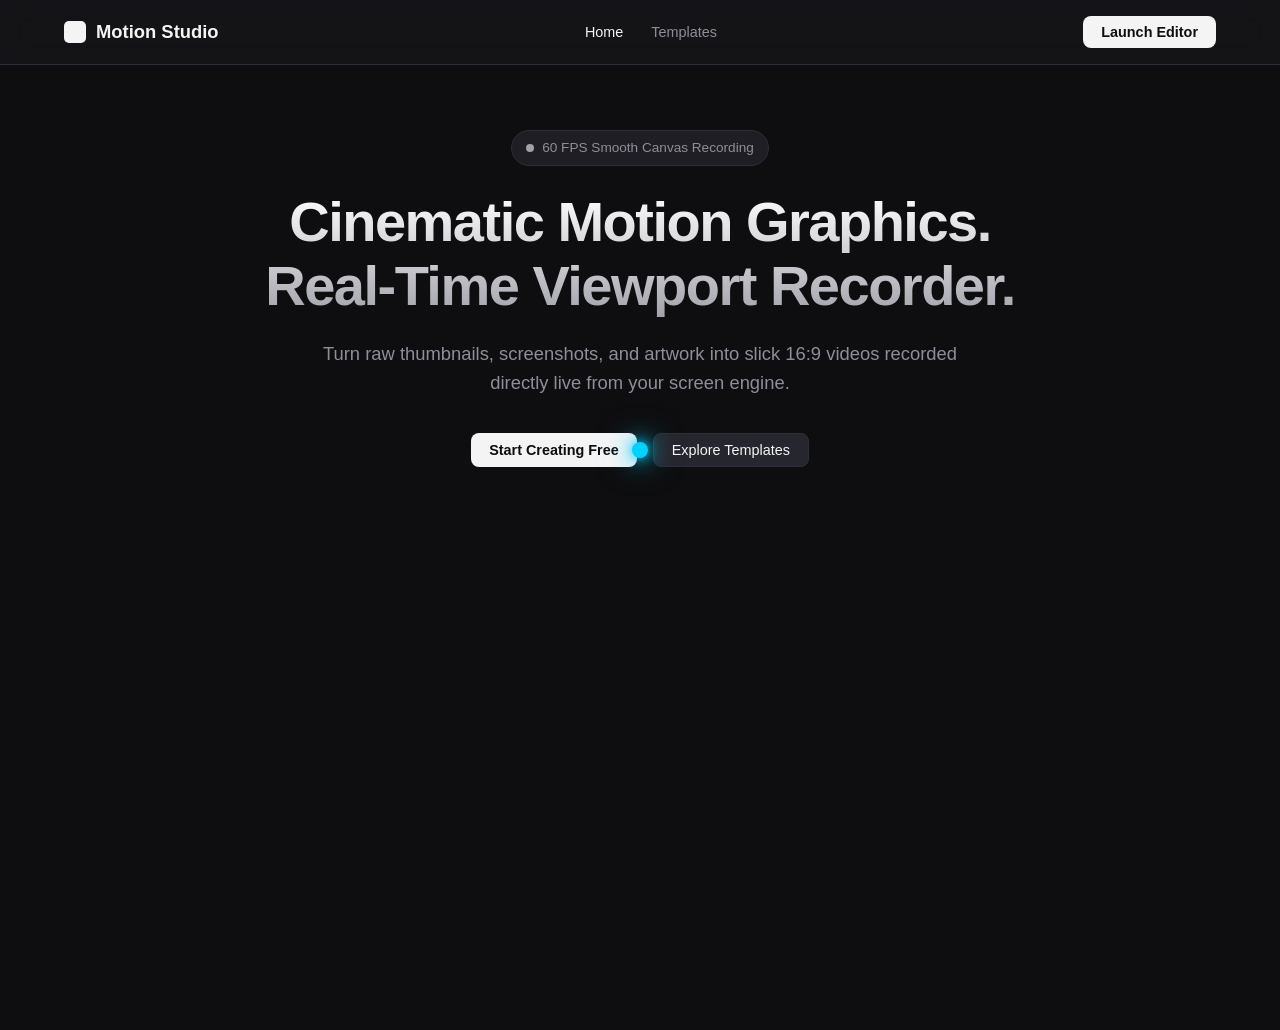
==== commit 5e1a6538: "Update index.html" ====
--- a/index.html
+++ b/index.html
@@ -11,7 +11,8 @@
             padding: 0;
             box-sizing: border-box;
             font-family: -apple-system, BlinkMacSystemFont, 'Segoe UI', Roboto, Helvetica, Arial, sans-serif;
-            cursor: none !important; /* Hide native cursor for custom glowing cursor */
+            user-select: none;
+            cursor: none; /* Hide default cursor */
         }
 
         :root {
@@ -24,11 +25,25 @@
             --border-light: #3e3e48;
             --text-primary: #f4f4f5;
             --text-muted: #8e8e9a;
-            --accent-blue: #0070f3;
-            --accent-blue-glow: rgba(0, 112, 243, 0.6);
             --radius-lg: 16px;
             --radius-md: 8px;
             --radius-sm: 4px;
+        }
+
+        /* --- GLOWING BLUE CURSOR DOT --- */
+        #custom-cursor {
+            position: fixed;
+            top: 0;
+            left: 0;
+            width: 16px;
+            height: 16px;
+            background: #00d2ff;
+            border-radius: 50%;
+            pointer-events: none;
+            z-index: 99999;
+            box-shadow: 0 0 12px #00d2ff, 0 0 24px #00d2ff, 0 0 36px rgba(0, 210, 255, 0.6);
+            transform: translate(-50%, -50%);
+            transition: transform 0.1s ease-out;
         }
 
         body {
@@ -37,38 +52,6 @@
             line-height: 1.6;
             overflow-x: hidden;
             min-height: 100vh;
-        }
-
-        /* --- GLOWING BLUE CURSOR --- */
-        .cursor-dot {
-            position: fixed;
-            top: 0;
-            left: 0;
-            width: 10px;
-            height: 10px;
-            background-color: #38bdf8;
-            border-radius: 50%;
-            pointer-events: none;
-            z-index: 9999;
-            transform: translate(-50%, -50%);
-            box-shadow: 0 0 12px #38bdf8, 0 0 24px #0284c7;
-            transition: transform 0.1s ease-out, width 0.2s ease, height 0.2s ease;
-        }
-
-        .cursor-trail {
-            position: fixed;
-            top: 0;
-            left: 0;
-            width: 28px;
-            height: 28px;
-            border: 2px solid rgba(56, 189, 248, 0.5);
-            background: rgba(56, 189, 248, 0.08);
-            border-radius: 50%;
-            pointer-events: none;
-            z-index: 9998;
-            transform: translate(-50%, -50%);
-            transition: transform 0.18s ease-out;
-            box-shadow: 0 0 15px rgba(56, 189, 248, 0.3);
         }
 
         a { color: inherit; text-decoration: none; }
@@ -81,6 +64,7 @@
             border-radius: var(--radius-md);
             font-size: 0.9rem;
             font-weight: 500;
+            cursor: none;
             display: inline-flex;
             align-items: center;
             justify-content: center;
@@ -103,7 +87,6 @@
 
         .btn-primary:hover { background: #d4d4d8; }
 
-        /* --- SITE HEADER & NAV --- */
         header.site-header {
             position: fixed;
             top: 0;
@@ -115,13 +98,12 @@
         }
 
         .nav-container {
-            max-width: 1300px;
+            max-width: 1200px;
             margin: 0 auto;
             display: flex;
             justify-content: space-between;
             align-items: center;
-            padding: 12px 24px;
-            gap: 20px;
+            padding: 16px 24px;
         }
 
         .logo {
@@ -130,75 +112,35 @@
             display: flex;
             align-items: center;
             gap: 10px;
-            white-space: nowrap;
+            cursor: none;
         }
 
         .logo-icon {
             width: 22px;
             height: 22px;
-            background: #38bdf8;
-            box-shadow: 0 0 10px rgba(56, 189, 248, 0.8);
+            background: var(--text-primary);
             border-radius: 5px;
         }
 
-        /* SEARCH BAR IN NAVBAR */
-        .nav-search-box {
-            position: relative;
-            flex: 1;
-            max-width: 280px;
-        }
-
-        .nav-search-input {
-            width: 100%;
-            background: var(--bg-panel);
-            border: 1px solid var(--border-grey);
-            border-radius: 20px;
-            padding: 6px 14px 6px 36px;
-            color: var(--text-primary);
-            font-size: 0.85rem;
-            outline: none;
-            transition: all 0.2s ease;
-        }
-
-        .nav-search-input:focus {
-            border-color: #38bdf8;
-            box-shadow: 0 0 8px rgba(56, 189, 248, 0.3);
-        }
-
-        .search-icon {
-            position: absolute;
-            left: 12px;
-            top: 50%;
-            transform: translateY(-50%);
-            font-size: 0.8rem;
-            color: var(--text-muted);
-        }
-
         .nav-links {
             display: flex;
-            gap: 22px;
+            gap: 28px;
             list-style: none;
-            align-items: center;
         }
 
         .nav-links a {
             color: var(--text-muted);
             font-size: 0.9rem;
+            cursor: none;
             transition: color 0.2s ease;
         }
 
         .nav-links a:hover, .nav-links a.active { color: var(--text-primary); }
-
-        .nav-right-actions {
-            display: flex;
-            align-items: center;
-            gap: 12px;
-        }
 
         .page-section { display: none; }
         .page-section.active-page { display: block; }
 
-        /* --- HOME SECTION --- */
+        /* --- LANDING & TEMPLATES --- */
         .hero {
             max-width: 1200px;
             margin: 130px auto 60px;
@@ -219,7 +161,7 @@
             margin-bottom: 24px;
         }
 
-        .badge-dot { width: 8px; height: 8px; background: #38bdf8; box-shadow: 0 0 8px #38bdf8; border-radius: 50%; }
+        .badge-dot { width: 8px; height: 8px; background: #a1a1aa; border-radius: 50%; }
 
         .hero h1 {
             font-size: 3.5rem;
@@ -241,176 +183,420 @@
 
         .hero-cta { display: flex; justify-content: center; gap: 16px; }
 
-        /* --- PRICING & FAQ STYLES --- */
-        .grid-container {
-            max-width: 1100px;
-            margin: 120px auto 60px;
-            padding: 0 24px;
-        }
-
-        .pricing-grid {
+        .templates-page { max-width: 1200px; margin: 120px auto 60px; padding: 0 24px; }
+        .template-grid {
             display: grid;
-            grid-template-columns: repeat(auto-fit, minmax(280px, 1fr));
-            gap: 24px;
+            grid-template-columns: repeat(auto-fit, minmax(260px, 1fr));
+            gap: 20px;
             margin-top: 40px;
         }
 
-        .price-card {
-            background: var(--bg-smooth-grey);
-            border: 1px solid var(--border-grey);
-            border-radius: var(--radius-lg);
-            padding: 32px;
-            display: flex;
-            flex-direction: column;
-            gap: 16px;
-            transition: transform 0.2s ease;
-        }
-
-        .price-card:hover { transform: translateY(-4px); border-color: #38bdf8; }
-        .price-card.featured { border-color: #38bdf8; box-shadow: 0 0 25px rgba(56, 189, 248, 0.15); }
-
-        .faq-item {
+        .template-card {
             background: var(--bg-smooth-grey);
             border: 1px solid var(--border-grey);
             border-radius: var(--radius-md);
-            padding: 20px;
-            margin-bottom: 12px;
-        }
-
-        /* --- AUTH & MODAL STYLES --- */
-        .modal-overlay {
+            overflow: hidden;
+            cursor: none;
+            transition: all 0.25s cubic-bezier(0.16, 1, 0.3, 1);
+        }
+
+        .template-card:hover {
+            border-color: var(--border-light);
+            transform: translateY(-3px);
+        }
+
+        .template-thumb {
+            aspect-ratio: 16 / 9;
+            background: #1f1f27;
+            display: flex;
+            align-items: center;
+            justify-content: center;
+            color: var(--text-muted);
+            font-size: 0.85rem;
+            border-bottom: 1px solid var(--border-grey);
+        }
+
+        .template-info { padding: 16px; }
+
+        /* --- STUDIO EDITOR --- */
+        .editor-wrapper {
+            height: 100vh;
+            display: flex;
+            flex-direction: column;
+            overflow: hidden;
+            font-size: 13px;
+        }
+
+        .app-header {
+            height: 48px;
+            background: var(--bg-smooth-grey);
+            border-bottom: 1px solid var(--border-grey);
+            display: flex;
+            align-items: center;
+            justify-content: space-between;
+            padding: 0 16px;
+        }
+
+        .workspace {
+            display: grid;
+            grid-template-columns: 280px 1fr 300px;
+            flex: 1;
+            height: calc(100vh - 48px - 140px);
+            overflow: hidden;
+        }
+
+        .sidebar-left, .sidebar-right {
+            background: var(--bg-smooth-grey);
+            padding: 16px;
+            overflow-y: auto;
+            display: flex;
+            flex-direction: column;
+            gap: 16px;
+        }
+
+        .sidebar-left { border-right: 1px solid var(--border-grey); }
+        .sidebar-right { border-left: 1px solid var(--border-grey); }
+
+        .viewport-container {
+            background: var(--bg-deep);
+            display: flex;
+            align-items: center;
+            justify-content: center;
+            position: relative;
+            overflow: hidden;
+            cursor: none;
+        }
+
+        .viewport-container:active { cursor: none; }
+
+        .viewport-controls {
+            position: absolute;
+            bottom: 16px;
+            right: 16px;
+            background: var(--bg-panel);
+            border: 1px solid var(--border-grey);
+            border-radius: var(--radius-md);
+            display: flex;
+            align-items: center;
+            padding: 4px 8px;
+            gap: 8px;
+            z-index: 10;
+        }
+
+        .zoom-btn {
+            background: transparent;
+            border: none;
+            color: var(--text-primary);
+            cursor: none;
+            font-size: 1rem;
+            width: 24px;
+            height: 24px;
+            display: flex;
+            align-items: center;
+            justify-content: center;
+            border-radius: var(--radius-sm);
+        }
+
+        .zoom-btn:hover { background: var(--bg-element); }
+
+        .canvas-frame-wrapper {
+            display: flex;
+            align-items: center;
+            justify-content: center;
+            transition: transform 0.1s ease-out;
+            will-change: transform;
+        }
+
+        .canvas-frame {
+            width: 640px;
+            aspect-ratio: 16 / 9;
+            background: #111115;
+            border-radius: 12px;
+            border: 1px solid var(--border-light);
+            box-shadow: 0 30px 60px rgba(0,0,0,0.7);
+            display: flex;
+            align-items: center;
+            justify-content: center;
+            overflow: hidden;
+            position: relative;
+        }
+
+        .canvas-frame.bg-transparent-grid {
+            background-image: linear-gradient(45deg, #1c1c24 25%, transparent 25%), linear-gradient(-45deg, #1c1c24 25%, transparent 25%), linear-gradient(45deg, transparent 75%, #1c1c24 75%), linear-gradient(-45deg, transparent 75%, #1c1c24 75%);
+            background-size: 20px 20px;
+            background-position: 0 0, 0 10px, 10px -10px, -10px 0px;
+        }
+
+        #render-canvas {
+            width: 100%;
+            height: 100%;
+            object-fit: contain;
+            cursor: none;
+        }
+
+        .upload-dropzone {
+            border: 1px dashed var(--border-light);
+            padding: 16px;
+            text-align: center;
+            border-radius: 6px;
+            background: var(--bg-panel);
+            cursor: none;
+            transition: border-color 0.2s, background-color 0.2s;
+        }
+
+        .upload-dropzone:hover, .upload-dropzone.dragover {
+            border-color: var(--text-primary);
+            background: var(--bg-element);
+        }
+
+        .control-group {
+            background: var(--bg-panel);
+            border: 1px solid var(--border-grey);
+            padding: 10px;
+            border-radius: var(--radius-sm);
+            font-size: 0.8rem;
+            color: var(--text-muted);
+            transition: all 0.25s cubic-bezier(0.16, 1, 0.3, 1);
+        }
+
+        .control-group.active-preset {
+            border-color: var(--text-primary);
+            color: var(--text-primary);
+            background: var(--bg-element);
+        }
+
+        .control-row {
+            display: flex;
+            align-items: center;
+            justify-content: space-between;
+            gap: 12px;
+        }
+
+        .control-row label { color: var(--text-primary); font-size: 0.8rem; }
+        .control-row input[type="range"] { flex: 1; accent-color: var(--text-primary); cursor: none; }
+
+        .value-display {
+            width: 44px;
+            background: var(--bg-panel);
+            border: 1px solid var(--border-grey);
+            border-radius: var(--radius-sm);
+            padding: 2px 4px;
+            text-align: center;
+            font-size: 0.75rem;
+            color: var(--text-muted);
+        }
+
+        .timeline-bar {
+            height: 140px;
+            background: var(--bg-smooth-grey);
+            border-top: 1px solid var(--border-grey);
+            display: flex;
+            flex-direction: column;
+        }
+
+        .timeline-controls {
+            height: 36px;
+            border-bottom: 1px solid var(--border-grey);
+            display: flex;
+            align-items: center;
+            justify-content: space-between;
+            padding: 0 16px;
+        }
+
+        .play-btn {
+            width: 26px;
+            height: 26px;
+            border-radius: 50%;
+            background: var(--text-primary);
+            color: var(--bg-deep);
+            border: none;
+            cursor: none;
+            display: flex;
+            align-items: center;
+            justify-content: center;
+            font-weight: bold;
+            transition: transform 0.15s ease;
+        }
+
+        .play-btn:hover { transform: scale(1.05); }
+
+        .timeline-track-area {
+            flex: 1;
+            padding: 12px 16px;
+            background: var(--bg-deep);
+            position: relative;
+            cursor: none;
+        }
+
+        .timeline-ruler {
+            display: flex;
+            justify-content: space-between;
+            color: var(--text-muted);
+            font-size: 0.7rem;
+            border-bottom: 1px solid var(--border-grey);
+            padding-bottom: 4px;
+            pointer-events: none;
+        }
+
+        .timeline-keyframe-track {
+            margin-top: 10px;
+            height: 36px;
+            background: var(--bg-panel);
+            border: 1px solid var(--border-grey);
+            border-radius: var(--radius-sm);
+            position: relative;
+        }
+
+        .playhead {
+            position: absolute;
+            top: 0;
+            left: 0%;
+            width: 2px;
+            height: 100%;
+            background: #ffffff;
+            box-shadow: 0 0 10px rgba(255,255,255,0.9);
+            z-index: 5;
+            pointer-events: none;
+        }
+
+        .playhead-handle {
+            position: absolute;
+            top: -6px;
+            left: -5px;
+            width: 12px;
+            height: 12px;
+            background: var(--text-primary);
+            border-radius: 2px;
+            transform: rotate(45deg);
+        }
+
+        .keyframe-node {
+            position: absolute;
+            top: 50%;
+            transform: translateY(-50%) rotate(45deg);
+            width: 10px;
+            height: 10px;
+            background: var(--text-muted);
+            border-radius: 2px;
+            pointer-events: none;
+        }
+
+        /* --- RENDERING MODAL --- */
+        .render-modal-overlay {
             position: fixed;
             top: 0;
             left: 0;
             width: 100vw;
             height: 100vh;
-            background: rgba(14, 14, 16, 0.8);
+            background: rgba(14, 14, 16, 0.75);
             backdrop-filter: blur(16px);
-            z-index: 2000;
+            -webkit-backdrop-filter: blur(16px);
+            z-index: 1000;
             display: none;
             align-items: center;
             justify-content: center;
         }
 
-        .modal-overlay.active { display: flex; }
-
-        .auth-card {
+        .render-modal-overlay.active { display: flex; }
+
+        .render-card {
             background: var(--bg-smooth-grey);
             border: 1px solid var(--border-light);
             border-radius: var(--radius-lg);
-            width: 380px;
+            width: 440px;
             padding: 32px;
             box-shadow: 0 30px 80px rgba(0, 0, 0, 0.8);
             display: flex;
             flex-direction: column;
-            gap: 18px;
-            text-align: center;
-        }
-
-        .google-btn {
-            background: #ffffff;
-            color: #111115;
-            border: none;
+            gap: 20px;
+        }
+
+        .render-header h3 { font-size: 1.25rem; font-weight: 700; margin-bottom: 4px; }
+        .render-header p { font-size: 0.85rem; color: var(--text-muted); }
+
+        .form-group { display: flex; flex-direction: column; gap: 6px; }
+        .form-group label { font-size: 0.8rem; color: var(--text-muted); }
+        .form-group select {
+            background: var(--bg-panel);
+            border: 1px solid var(--border-grey);
+            color: var(--text-primary);
             padding: 10px;
             border-radius: var(--radius-md);
             font-size: 0.9rem;
-            font-weight: 600;
-            display: flex;
-            align-items: center;
-            justify-content: center;
-            gap: 10px;
-            transition: background 0.2s;
-        }
-
-        .google-btn:hover { background: #e4e4e7; }
-
-        .auth-divider {
-            display: flex;
-            align-items: center;
-            color: var(--text-muted);
-            font-size: 0.75rem;
-            margin: 4px 0;
-        }
-
-        .auth-divider::before, .auth-divider::after {
-            content: "";
-            flex: 1;
-            height: 1px;
-            background: var(--border-grey);
-        }
-
-        .auth-input {
+            outline: none;
+            cursor: none;
+        }
+
+        .progress-container {
+            display: none;
+            flex-direction: column;
+            gap: 12px;
+        }
+
+        .progress-bar-bg {
             width: 100%;
+            height: 10px;
             background: var(--bg-panel);
+            border-radius: 5px;
+            overflow: hidden;
             border: 1px solid var(--border-grey);
-            padding: 10px;
-            border-radius: var(--radius-md);
-            color: var(--text-primary);
-            outline: none;
-            font-size: 0.85rem;
-        }
-
-        /* --- STUDIO EDITOR ENGINE --- */
-        .editor-wrapper { height: 100vh; display: flex; flex-direction: column; overflow: hidden; font-size: 13px; }
-        .app-header { height: 48px; background: var(--bg-smooth-grey); border-bottom: 1px solid var(--border-grey); display: flex; align-items: center; justify-content: space-between; padding: 0 16px; }
-        .workspace { display: grid; grid-template-columns: 280px 1fr 320px; flex: 1; height: calc(100vh - 48px - 140px); overflow: hidden; }
-        .sidebar-left, .sidebar-right { background: var(--bg-smooth-grey); padding: 16px; overflow-y: auto; display: flex; flex-direction: column; gap: 16px; }
-        .sidebar-left { border-right: 1px solid var(--border-grey); }
-        .sidebar-right { border-left: 1px solid var(--border-grey); }
-        .viewport-container { background: var(--bg-deep); display: flex; align-items: center; justify-content: center; position: relative; overflow: hidden; }
-        .canvas-frame-wrapper { display: flex; align-items: center; justify-content: center; transition: transform 0.1s ease-out; }
-        .canvas-frame { width: 640px; aspect-ratio: 16 / 9; background: #111115; border-radius: 12px; border: 1px solid var(--border-light); box-shadow: 0 30px 60px rgba(0,0,0,0.7); display: flex; align-items: center; justify-content: center; overflow: hidden; position: relative; }
-        #render-canvas { width: 100%; height: 100%; object-fit: contain; }
-        .upload-dropzone { border: 1px dashed var(--border-light); padding: 16px; text-align: center; border-radius: 6px; background: var(--bg-panel); }
-        .control-group { background: var(--bg-panel); border: 1px solid var(--border-grey); padding: 10px; border-radius: var(--radius-sm); font-size: 0.8rem; color: var(--text-muted); }
-        .control-group.active-preset { border-color: #38bdf8; color: var(--text-primary); background: var(--bg-element); }
-        .control-row { display: flex; align-items: center; justify-content: space-between; gap: 12px; }
-        .control-row input[type="range"] { flex: 1; accent-color: #38bdf8; }
-        .value-display { width: 48px; background: var(--bg-panel); border: 1px solid var(--border-grey); border-radius: var(--radius-sm); padding: 2px 4px; text-align: center; font-size: 0.75rem; color: var(--text-muted); }
-        .media-grid { display: grid; grid-template-columns: repeat(2, 1fr); gap: 8px; margin-top: 6px; }
-        .media-slot { background: var(--bg-panel); border: 1px dashed var(--border-grey); border-radius: var(--radius-sm); height: 52px; display: flex; flex-direction: column; align-items: center; justify-content: center; position: relative; overflow: hidden; }
-        .media-slot.has-image { border-style: solid; border-color: var(--border-light); }
-        .media-slot img { width: 100%; height: 100%; object-fit: cover; }
-        .slot-badge { position: absolute; top: 2px; left: 4px; font-size: 0.65rem; font-weight: 700; background: rgba(0,0,0,0.6); padding: 1px 4px; border-radius: 3px; }
-        .timeline-bar { height: 140px; background: var(--bg-smooth-grey); border-top: 1px solid var(--border-grey); display: flex; flex-direction: column; }
-        .timeline-controls { height: 36px; border-bottom: 1px solid var(--border-grey); display: flex; align-items: center; justify-content: space-between; padding: 0 16px; }
-        .play-btn { width: 26px; height: 26px; border-radius: 50%; background: var(--text-primary); color: var(--bg-deep); border: none; display: flex; align-items: center; justify-content: center; font-weight: bold; }
-        .timeline-track-area { flex: 1; padding: 12px 16px; background: var(--bg-deep); position: relative; }
-        .timeline-ruler { display: flex; justify-content: space-between; color: var(--text-muted); font-size: 0.7rem; border-bottom: 1px solid var(--border-grey); padding-bottom: 4px; }
-        .timeline-keyframe-track { margin-top: 10px; height: 36px; background: var(--bg-panel); border: 1px solid var(--border-grey); border-radius: var(--radius-sm); position: relative; }
-        .playhead { position: absolute; top: 0; left: 0%; width: 2px; height: 100%; background: #38bdf8; box-shadow: 0 0 10px #38bdf8; z-index: 5; }
-        .playhead-handle { position: absolute; top: -6px; left: -5px; width: 12px; height: 12px; background: #38bdf8; border-radius: 2px; transform: rotate(45deg); }
+        }
+
+        .progress-bar-fill {
+            width: 0%;
+            height: 100%;
+            background: var(--text-primary);
+            transition: width 0.05s linear;
+        }
     </style>
 </head>
 <body>
 
-    <!-- GLOWING BLUE CUSTOM CURSOR DOT -->
-    <div class="cursor-dot" id="cursor-dot"></div>
-    <div class="cursor-trail" id="cursor-trail"></div>
-
-    <!-- HIDDEN FILE INPUTS -->
+    <!-- GLOWING BLUE CURSOR DOT ELEMENT -->
+    <div id="custom-cursor"></div>
+
+    <!-- HIDDEN FILE INPUT -->
     <input type="file" id="image-file-input" accept="image/*" style="display: none;" onchange="handleFileSelect(event)">
-    <input type="file" id="slot-file-input" accept="image/*" style="display: none;" onchange="handleSlotFileSelect(event)">
-
-    <!-- LOGIN & ACCOUNT MODAL (GOOGLE GMAIL AUTH) -->
-    <div class="modal-overlay" id="auth-modal">
-        <div class="auth-card">
-            <h3>Welcome to Motion Studio</h3>
-            <p style="font-size:0.8rem; color:var(--text-muted);">Sign in or create your account to sync presets.</p>
-            
-            <button class="google-btn" onclick="loginWithGoogle()">
-                <svg width="18" height="18" viewBox="0 0 24 24"><path fill="#4285F4" d="M23.745 12.27c0-.7-.06-1.4-.19-2.07H12v4.51h6.6c-.29 1.52-1.14 2.82-2.4 3.68v3.05h3.88c2.27-2.09 3.665-5.17 3.665-9.17z"/><path fill="#34A853" d="M12 24c3.24 0 5.95-1.08 7.93-2.91l-3.88-3.05c-1.08.72-2.45 1.16-4.05 1.16-3.12 0-5.77-2.1-6.72-4.93H1.29v3.14C3.26 21.27 7.36 24 12 24z"/><path fill="#FBBC05" d="M5.28 14.27c-.25-.72-.38-1.49-.38-2.27s.13-1.55.38-2.27V6.59H1.29B9.98 9.98 0 000 12c0 1.61.39 3.14 1.29 4.56l3.99-3.14z"/><path fill="#EA4335" d="M12 4.75c1.77 0 3.35.61 4.6 1.8l3.42-3.42C17.95 1.19 15.24 0 12 0 7.36 0 3.26 2.73 1.29 6.59l3.99 3.14c.95-2.83 3.6-4.98 6.72-4.98z"/></svg>
-                Continue with Google Gmail
-            </button>
-
-            <div class="auth-divider">or email login</div>
-
-            <input type="email" class="auth-input" placeholder="Enter your email address">
-            <input type="password" class="auth-input" placeholder="Enter your password">
-
-            <div style="display:flex; gap:10px; margin-top:6px;">
-                <button class="btn btn-primary" style="flex:1;" onclick="closeAuthModal()">Sign In</button>
-                <button class="btn" style="flex:1;" onclick="closeAuthModal()">Cancel</button>
+
+    <!-- RENDER & RECORDING MODAL -->
+    <div class="render-modal-overlay" id="render-modal">
+        <div class="render-card">
+            <div class="render-header">
+                <h3>Record 60 FPS Viewport Stream</h3>
+                <p>Hardware-accelerated live preview capture at locked 16:9 ratio.</p>
+            </div>
+
+            <div id="render-form">
+                <div class="form-group" style="margin-bottom: 14px;">
+                    <label>Resolution Ratio</label>
+                    <select id="export-res" disabled>
+                        <option value="16/9" selected>16:9 Widescreen (1920x1080 HD)</option>
+                    </select>
+                </div>
+
+                <div class="form-group" style="margin-bottom: 20px;">
+                    <label>Save File Format</label>
+                    <select id="export-format">
+                        <option value="webm" selected>Web Video (.webm / 60 FPS)</option>
+                        <option value="mp3">Audio File (.mp3)</option>
+                        <option value="mp4">Video Track (.mp4)</option>
+                    </select>
+                </div>
+
+                <div style="display: flex; gap: 10px; justify-content: flex-end;">
+                    <button class="btn" onclick="closeExportModal()">Cancel</button>
+                    <button class="btn btn-primary" onclick="startRenderAndRecordProcess()">Record & Save</button>
+                </div>
+            </div>
+
+            <div class="progress-container" id="render-progress-box">
+                <div style="display: flex; justify-content: space-between; font-size: 0.85rem;">
+                    <span id="render-status-text">Recording 60 FPS Stream...</span>
+                    <span id="render-percent">0%</span>
+                </div>
+                <div class="progress-bar-bg">
+                    <div class="progress-bar-fill" id="render-progress-bar"></div>
+                </div>
             </div>
         </div>
     </div>
@@ -421,25 +607,11 @@
             <div class="logo" onclick="switchPage('home')">
                 <div class="logo-icon"></div> Motion Studio
             </div>
-
-            <!-- SEARCH BAR IN NAVBAR -->
-            <div class="nav-search-box">
-                <span class="search-icon">🔍</span>
-                <input type="text" class="nav-search-input" placeholder="Search templates, presets..." onkeyup="handleNavSearch(event)">
-            </div>
-
-            <!-- NAV LINKS -->
             <ul class="nav-links">
                 <li><a onclick="switchPage('home')" id="nav-home" class="active">Home</a></li>
                 <li><a onclick="switchPage('templates')" id="nav-templates">Templates</a></li>
-                <li><a onclick="switchPage('pricing')" id="nav-pricing">Pricing</a></li>
-                <li><a onclick="switchPage('faq')" id="nav-faq">FAQ</a></li>
             </ul>
-
-            <div class="nav-right-actions">
-                <button class="btn" style="padding:6px 14px;" onclick="openAuthModal()">Login</button>
-                <button class="btn btn-primary" style="padding:6px 14px;" onclick="switchPage('editor')">Launch Editor</button>
-            </div>
+            <button class="btn btn-primary" onclick="switchPage('editor')">Launch Editor</button>
         </div>
     </header>
 
@@ -447,9 +619,9 @@
     <main id="page-home" class="page-section active-page">
         <section class="hero">
             <div class="badge">
-                <span class="badge-dot"></span> Glowing Blue Engine • 60 FPS Canvas Studio
+                <span class="badge-dot"></span> 60 FPS Smooth Canvas Recording
             </div>
-            <h1>Cinematic Motion Graphics.<br>Real-Time Viewport Renderer.</h1>
+            <h1>Cinematic Motion Graphics.<br>Real-Time Viewport Recorder.</h1>
             <p>Turn raw thumbnails, screenshots, and artwork into slick 16:9 videos recorded directly live from your screen engine.</p>
             <div class="hero-cta">
                 <button class="btn btn-primary" onclick="switchPage('editor')">Start Creating Free</button>
@@ -460,69 +632,38 @@
 
     <!-- PAGE 2: TEMPLATES -->
     <main id="page-templates" class="page-section">
-        <section class="grid-container" style="margin-top:100px;">
+        <section class="templates-page">
             <div style="text-align: center;">
                 <h2>Motion Template Library</h2>
                 <p style="color:var(--text-muted);">Select any preset to open directly in the Motion Studio Editor.</p>
             </div>
-            <div class="pricing-grid">
-                <div class="price-card" onclick="loadPresetAndOpen('popup')">
-                    <h4>Pop-up Motion</h4>
-                    <p style="color:var(--text-muted); font-size:0.85rem;">Bottom to center motion blur slide</p>
-                    <button class="btn btn-primary" style="margin-top:auto;">Open Template</button>
+            <div class="template-grid">
+                <div class="template-card" onclick="loadPresetAndOpen('isoFloat')">
+                    <div class="template-thumb">16:9 Isometric Float</div>
+                    <div class="template-info">
+                        <h4>App Demo Showcase</h4>
+                        <span style="color:var(--text-muted); font-size:0.8rem;">Desktop software walkthroughs</span>
+                    </div>
                 </div>
-                <div class="price-card" onclick="loadPresetAndOpen('showcase')">
-                    <h4>5 Card Showcase</h4>
-                    <p style="color:var(--text-muted); font-size:0.85rem;">Smooth 5-Image Slot Sequence Pan with motion blur</p>
-                    <button class="btn btn-primary" style="margin-top:auto;">Open Template</button>
+                <div class="template-card" onclick="loadPresetAndOpen('panZoom')">
+                    <div class="template-thumb">16:9 Pan & Zoom</div>
+                    <div class="template-info">
+                        <h4>Camera Movement Motion</h4>
+                        <span style="color:var(--text-muted); font-size:0.8rem;">Smooth focal slide</span>
+                    </div>
+                </div>
+                <div class="template-card" onclick="loadPresetAndOpen('tiltGlow')">
+                    <div class="template-thumb">3D Tilt & Glow</div>
+                    <div class="template-info">
+                        <h4>Thumbnail Animate</h4>
+                        <span style="color:var(--text-muted); font-size:0.8rem;">Depth for static thumbnails</span>
+                    </div>
                 </div>
             </div>
         </section>
     </main>
 
-    <!-- PAGE 3: PRICING -->
-    <main id="page-pricing" class="page-section">
-        <section class="grid-container">
-            <div style="text-align: center;">
-                <h2>Simple, Transparent Pricing</h2>
-                <p style="color:var(--text-muted);">Create studio-quality motion graphics directly in your web browser.</p>
-            </div>
-            <div class="pricing-grid">
-                <div class="price-card">
-                    <h3>Free Starter</h3>
-                    <div style="font-size: 2rem; font-weight: 700;">$0</div>
-                    <p style="color:var(--text-muted); font-size:0.85rem;">Full access to standard motion presets and 60 FPS WebM recording.</p>
-                    <button class="btn" style="margin-top:auto;" onclick="switchPage('editor')">Get Started</button>
-                </div>
-                <div class="price-card featured">
-                    <h3>Pro Creator</h3>
-                    <div style="font-size: 2rem; font-weight: 700; color:#38bdf8;">$12 <span style="font-size:0.9rem;">/mo</span></div>
-                    <p style="color:var(--text-muted); font-size:0.85rem;">Unlimited 5-Image Showcase renders, 4K rendering, and custom keyframes.</p>
-                    <button class="btn btn-primary" style="margin-top:auto;" onclick="openAuthModal()">Upgrade to Pro</button>
-                </div>
-            </div>
-        </section>
-    </main>
-
-    <!-- PAGE 4: FAQ -->
-    <main id="page-faq" class="page-section">
-        <section class="grid-container">
-            <div style="text-align: center; margin-bottom: 40px;">
-                <h2>Frequently Asked Questions</h2>
-                <p style="color:var(--text-muted);">Everything you need to know about Motion Studio.</p>
-            </div>
-            <div class="faq-item">
-                <h4>How does the 60 FPS Canvas recording work?</h4>
-                <p style="color:var(--text-muted); font-size:0.85rem; margin-top:4px;">Motion Studio uses hardware-accelerated MediaStream API to capture high-definition real-time animations straight out of your browser canvas without backend rendering delays.</p>
-            </div>
-            <div class="faq-item">
-                <h4>How do the 5 Image Slots work in Showcase mode?</h4>
-                <p style="color:var(--text-muted); font-size:0.85rem; margin-top:4px;">Upload up to 5 custom images into the right Inspector media slots. Selecting Showcase will sequence and pan across all 5 images smoothly with real-time motion blur.</p>
-            </div>
-        </section>
-    </main>
-
-    <!-- PAGE 5: STUDIO EDITOR ENGINE -->
+    <!-- PAGE 3: STUDIO EDITOR -->
     <main id="page-editor" class="page-section">
         <div class="editor-wrapper">
             <header class="app-header">
@@ -530,48 +671,88 @@
                     <button class="btn" style="padding:4px 10px; font-size:0.8rem;" onclick="switchPage('home')">← Exit Editor</button>
                     <span style="font-weight:600; font-size:0.85rem;">Studio_Render_16x9.motion</span>
                 </div>
-                <div><span style="font-size:0.8rem; color:var(--text-muted); font-weight:600;">Fixed Aspect Ratio: 16:9</span></div>
-                <div><button class="btn btn-primary" style="padding:5px 12px; font-size:0.8rem;" onclick="openExportModal()">Record & Export</button></div>
+                <div>
+                    <span style="font-size:0.8rem; color:var(--text-muted); font-weight:600;">Fixed Render Aspect Ratio: 16:9 (1920x1080)</span>
+                </div>
+                <div>
+                    <button class="btn btn-primary" style="padding:5px 12px; font-size:0.8rem;" onclick="openExportModal()">Record & Export</button>
+                </div>
             </header>
 
             <div class="workspace">
+                <!-- LEFT SIDEBAR -->
                 <aside class="sidebar-left">
-                    <span style="font-size:0.75rem; font-weight:700; color:var(--text-muted);">MAIN MEDIA INPUT</span>
-                    <div class="upload-dropzone" onclick="triggerFileInput()">
-                        <p style="font-size:0.85rem; font-weight:500;">Drop Main Image Here</p>
+                    <span style="font-size:0.75rem; font-weight:700; color:var(--text-muted);">MEDIA INPUT</span>
+                    <div class="upload-dropzone" id="dropzone" onclick="triggerFileInput()" ondragover="handleDragOver(event)" ondragleave="handleDragLeave(event)" ondrop="handleDrop(event)">
+                        <p style="font-size:0.85rem; font-weight:500;">Drop Image Here</p>
                         <span style="font-size:0.75rem; color:var(--text-muted);">or click to browse local files</span>
                     </div>
-                    <button class="btn" style="font-size:0.75rem; padding:4px;" onclick="clearImage()">Remove Main Image</button>
+
+                    <button class="btn" style="font-size:0.75rem; padding:4px;" onclick="clearImage()">Remove Image</button>
 
                     <span style="font-size:0.75rem; font-weight:700; color:var(--text-muted); margin-top:10px;">ANIMATION PRESETS</span>
                     <div style="display:flex; flex-direction:column; gap:8px;">
-                        <div class="control-group active-preset" id="preset-popup" onclick="setAnimationPreset('popup')">1. Pop-up</div>
-                        <div class="control-group" id="preset-showcase" onclick="setAnimationPreset('showcase')">2. Showcase (Slots 1 to 5)</div>
-                        <div class="control-group" id="preset-manual" onclick="setAnimationPreset('manual')">3. Manual Control</div>
+                        <div class="control-group" id="preset-isoFloat" style="cursor:none;" onclick="setAnimationPreset('isoFloat')">1. Isometric Float</div>
+                        <div class="control-group" id="preset-panZoom" style="cursor:none;" onclick="setAnimationPreset('panZoom')">2. Pan & Zoom</div>
+                        <div class="control-group" id="preset-tiltGlow" style="cursor:none;" onclick="setAnimationPreset('tiltGlow')">3. Dynamic Tilt & Glow</div>
+                        <div class="control-group" id="preset-pulseSway" style="cursor:none;" onclick="setAnimationPreset('pulseSway')">4. Pulse & Sway</div>
+                        <div class="control-group" id="preset-manual" style="cursor:none;" onclick="setAnimationPreset('manual')">5. Manual Slider Control</div>
                     </div>
                 </aside>
 
-                <main class="viewport-container" id="viewport-container">
-                    <div class="canvas-frame-wrapper">
-                        <div class="canvas-frame">
+                <!-- CENTER CANVAS VIEWPORT -->
+                <main class="viewport-container" id="viewport-container" onwheel="handleWheelZoom(event)">
+                    <div class="canvas-frame-wrapper" id="canvas-wrapper">
+                        <div class="canvas-frame" id="canvas-frame">
                             <canvas id="render-canvas" onclick="triggerFileInput()"></canvas>
                         </div>
                     </div>
+
+                    <div class="viewport-controls">
+                        <button class="zoom-btn" onclick="adjustZoom(-0.1)">-</button>
+                        <span style="font-size: 0.75rem; color: var(--text-muted); min-width: 40px; text-align: center;" id="zoom-val">100%</span>
+                        <button class="zoom-btn" onclick="adjustZoom(0.1)">+</button>
+                        <button class="zoom-btn" style="font-size: 0.75rem;" onclick="resetZoom()">Reset</button>
+                    </div>
                 </main>
 
+                <!-- RIGHT INSPECTOR PANEL -->
                 <aside class="sidebar-right">
-                    <span style="font-size:0.75rem; font-weight:700; color:var(--text-muted);">MANUAL ROTATION</span>
-                    <div class="control-row"><label>Pitch (X)</label><input type="range" id="pitch-slider" min="-45" max="45" value="10" oninput="updateManual3D()"><span class="value-display" id="pitch-val">10°</span></div>
-                    <div class="control-row"><label>Yaw (Y)</label><input type="range" id="yaw-slider" min="-45" max="45" value="-12" oninput="updateManual3D()"><span class="value-display" id="yaw-val">-12°</span></div>
-
+                    <span style="font-size:0.75rem; font-weight:700; color:var(--text-muted);">MANUAL 3D ROTATION</span>
+                    <div class="control-row">
+                        <label>Pitch (X)</label>
+                        <input type="range" id="pitch-slider" min="-45" max="45" value="10" oninput="updateManual3D()">
+                        <span class="value-display" id="pitch-val">10°</span>
+                    </div>
+                    <div class="control-row">
+                        <label>Yaw (Y)</label>
+                        <input type="range" id="yaw-slider" min="-45" max="45" value="-12" oninput="updateManual3D()">
+                        <span class="value-display" id="yaw-val">-12°</span>
+                    </div>
+
+                    <span style="font-size:0.75rem; font-weight:700; color:var(--text-muted); margin-top:10px;">TIMING & EASING</span>
+                    <div class="control-row">
+                        <label>Duration</label>
+                        <input type="range" id="duration-slider" min="1" max="10" value="4" step="0.5" oninput="updateDuration(this.value)">
+                        <span class="value-display" id="duration-val">4.0s</span>
+                    </div>
+
+                    <!-- BACKGROUND SELECTION UNDER TIMING & EASING -->
                     <span style="font-size:0.75rem; font-weight:700; color:var(--text-muted); margin-top:10px;">RENDER BACKGROUND</span>
-                    <div class="control-row"><label>Speed</label><input type="range" id="speed-slider" min="0.25" max="3.0" value="1.0" step="0.25" oninput="updateSpeed(this.value)"><span class="value-display" id="speed-val">1.0x</span></div>
-
-                    <span style="font-size:0.75rem; font-weight:700; color:var(--text-muted); margin-top:10px;">MEDIA (10 SLOTS)</span>
-                    <div class="media-grid" id="media-slots-grid"></div>
+                    <div class="control-row">
+                        <label>Canvas Bg</label>
+                        <select id="bg-select" onchange="updateBackground(this.value)" style="background:var(--bg-panel); border:1px solid var(--border-grey); color:var(--text-primary); padding:6px 8px; border-radius:4px; font-size:0.8rem; cursor:none;">
+                            <option value="dark" selected>Dark Studio</option>
+                            <option value="white">Solid White</option>
+                            <option value="transparent">Transparent (No Bg)</option>
+                        </select>
+                    </div>
+
+                    <button class="btn" style="margin-top:20px; font-size:0.8rem;" onclick="resetTransforms()">Reset All Controls</button>
                 </aside>
             </div>
 
+            <!-- TIMELINE FOOTER -->
             <footer class="timeline-bar">
                 <div class="timeline-controls">
                     <div style="display:flex; align-items:center; gap:12px;">
@@ -580,10 +761,17 @@
                     </div>
                     <span style="color:var(--text-muted); font-size:0.75rem;">16:9 • High-Performance 60 FPS Engine</span>
                 </div>
-                <div class="timeline-track-area">
-                    <div class="timeline-ruler"><span>0s</span><span>1s</span><span>2s</span><span>3s</span><span>4s</span></div>
+                <div class="timeline-track-area" id="timeline-track" onmousedown="startTimelineScrub(event)">
+                    <div class="timeline-ruler">
+                        <span>0s</span><span>1s</span><span>2s</span><span>3s</span><span>4s</span>
+                    </div>
                     <div class="timeline-keyframe-track">
-                        <div class="playhead" id="playhead"><div class="playhead-handle"></div></div>
+                        <div class="playhead" id="playhead">
+                            <div class="playhead-handle"></div>
+                        </div>
+                        <div class="keyframe-node" style="left: 0%;"></div>
+                        <div class="keyframe-node" style="left: 50%;"></div>
+                        <div class="keyframe-node" style="left: 100%;"></div>
                     </div>
                 </div>
             </footer>
@@ -592,98 +780,217 @@
 
     <!-- SCRIPT LOGIC -->
     <script>
-        // GLOWING BLUE CURSOR CONTROLLER
-        const dot = document.getElementById('cursor-dot');
-        const trail = document.getElementById('cursor-trail');
-        let mouseX = 0, mouseY = 0;
-        let trailX = 0, trailY = 0;
+        // SMOOTH GLOWING BLUE CURSOR LOGIC
+        const cursorDot = document.getElementById('custom-cursor');
+        let cursorX = window.innerWidth / 2;
+        let cursorY = window.innerHeight / 2;
+        let targetX = cursorX;
+        let targetY = cursorY;
 
         window.addEventListener('mousemove', (e) => {
-            mouseX = e.clientX;
-            mouseY = e.clientY;
-            dot.style.left = `${mouseX}px`;
-            dot.style.top = `${mouseY}px`;
+            targetX = e.clientX;
+            targetY = e.clientY;
         });
 
         function animateCursor() {
-            trailX += (mouseX - trailX) * 0.2;
-            trailY += (mouseY - trailY) * 0.2;
-            trail.style.left = `${trailX}px`;
-            trail.style.top = `${trailY}px`;
+            // Smooth lerp (linear interpolation) for trailing fluid motion
+            cursorX += (targetX - cursorX) * 0.2;
+            cursorY += (targetY - cursorY) * 0.2;
+            cursorDot.style.left = `${cursorX}px`;
+            cursorDot.style.top = `${cursorY}px`;
             requestAnimationFrame(animateCursor);
         }
         animateCursor();
 
-        // STATE & CANVAS SETUP
+        // CLIENT STATE
         let state = {
             activePage: 'home',
-            preset: 'popup',
+            preset: 'isoFloat',
             pitch: 10,
             yaw: -12,
             duration: 4.0,
-            speed: 1.0,
+            zoom: 1.0,
+            bgType: 'dark', // 'dark', 'white', or 'transparent'
             imageData: null,
             isPlaying: true,
-            currentTime: 0,
-            mediaSlots: Array(10).fill(null)
+            isRendering: false,
+            currentTime: 0
         };
 
         let loadedImage = new Image();
-        let slotImages = Array(10).fill(null);
-        let activeSlotTarget = null;
         let imageReady = false;
         let lastTimestamp = null;
+        let isScrubbing = false;
+
         let canvas, ctx;
+        let mediaRecorder = null;
+        let recordedChunks = [];
 
         window.addEventListener('DOMContentLoaded', () => {
             canvas = document.getElementById('render-canvas');
+            
+            // Utilize client GPU power: High precision 16:9 canvas dimensions (1920x1080)
             canvas.width = 1920;
             canvas.height = 1080;
-            ctx = canvas.getContext('2d');
-            renderMediaSlotUI();
+
+            ctx = canvas.getContext('2d', { alpha: true, desynchronized: true });
+            ctx.imageSmoothingEnabled = true;
+            ctx.imageSmoothingQuality = 'high';
+
+            loadFromLocalStorage();
+            applyStateToUI();
+
+            window.addEventListener('mousemove', handleTimelineMove);
+            window.addEventListener('mouseup', handleTimelineEnd);
+
             requestAnimationFrame(animationEngineLoop);
         });
 
+        // SMOOTH 60 FPS RENDER LOOP
+        function animationEngineLoop(timestamp) {
+            if (!lastTimestamp) lastTimestamp = timestamp;
+            const delta = (timestamp - lastTimestamp) / 1000;
+            lastTimestamp = timestamp;
+
+            if (state.isPlaying && !isScrubbing) {
+                state.currentTime += delta;
+                if (state.currentTime >= state.duration) {
+                    if (state.isRendering) {
+                        finishRenderingAndSave();
+                    } else {
+                        state.currentTime = 0;
+                    }
+                }
+                updateTimelineUI();
+            }
+
+            drawCanvasFrame();
+            requestAnimationFrame(animationEngineLoop);
+        }
+
+        // DRAW CANVAS FRAME AT LOCKED 16:9 RATIO
+        function drawCanvasFrame() {
+            // Clear canvas completely
+            ctx.clearRect(0, 0, canvas.width, canvas.height);
+
+            // Handle Render Background according to Inspector setting
+            if (state.bgType === 'dark') {
+                const bgGrad = ctx.createLinearGradient(0, 0, canvas.width, canvas.height);
+                bgGrad.addColorStop(0, '#121216');
+                bgGrad.addColorStop(1, '#09090b');
+                ctx.fillStyle = bgGrad;
+                ctx.fillRect(0, 0, canvas.width, canvas.height);
+            } else if (state.bgType === 'white') {
+                ctx.fillStyle = '#ffffff';
+                ctx.fillRect(0, 0, canvas.width, canvas.height);
+            } else if (state.bgType === 'transparent') {
+                // ClearRect leaves full transparency for transparent recording outputs
+            }
+
+            // Compute Motion Transform based on preset and currentTime
+            const progress = (state.currentTime % state.duration) / state.duration;
+            const cycle = Math.sin(progress * Math.PI * 2);
+
+            ctx.save();
+            ctx.translate(canvas.width / 2, canvas.height / 2);
+
+            let skewX = 0, skewY = 0, scale = 1.0, offsetX = 0, offsetY = 0;
+
+            if (state.preset === 'isoFloat') {
+                skewX = (state.yaw * Math.PI / 180) + (cycle * 0.05);
+                skewY = (state.pitch * Math.PI / 180) + (Math.cos(progress * Math.PI * 2) * 0.03);
+                offsetY = cycle * 20;
+                scale = 0.85 + (cycle * 0.02);
+            } else if (state.preset === 'panZoom') {
+                scale = 0.8 + (progress * 0.3);
+                offsetX = (progress - 0.5) * 80;
+                offsetY = Math.sin(progress * Math.PI) * -30;
+            } else if (state.preset === 'tiltGlow') {
+                skewX = Math.sin(progress * Math.PI * 2) * 0.15;
+                skewY = Math.cos(progress * Math.PI * 2) * 0.1;
+                scale = 0.9;
+            } else if (state.preset === 'pulseSway') {
+                scale = 0.85 + Math.sin(progress * Math.PI * 4) * 0.04;
+                skewX = Math.sin(progress * Math.PI * 2) * 0.05;
+            } else if (state.preset === 'manual') {
+                skewX = state.yaw * Math.PI / 180;
+                skewY = state.pitch * Math.PI / 180;
+                scale = 0.85;
+            }
+
+            ctx.transform(scale, skewY, skewX, scale, offsetX, offsetY);
+
+            if (imageReady) {
+                const aspect = loadedImage.width / loadedImage.height;
+                let drawW = 1200;
+                let drawH = drawW / aspect;
+
+                if (drawH > 700) {
+                    drawH = 700;
+                    drawW = drawH * aspect;
+                }
+
+                ctx.shadowColor = 'rgba(0, 0, 0, 0.6)';
+                ctx.shadowBlur = 40;
+                ctx.shadowOffsetY = 25;
+
+                ctx.drawImage(loadedImage, -drawW / 2, -drawH / 2, drawW, drawH);
+            } else {
+                // Default Canvas Placeholder Card
+                ctx.fillStyle = '#1e1e24';
+                ctx.strokeStyle = '#3e3e48';
+                ctx.lineWidth = 4;
+                const cardW = 900, cardH = 500;
+                
+                ctx.shadowColor = 'rgba(0,0,0,0.5)';
+                ctx.shadowBlur = 30;
+                ctx.shadowOffsetY = 15;
+
+                ctx.beginPath();
+                ctx.roundRect(-cardW / 2, -cardH / 2, cardW, cardH, 20);
+                ctx.fill();
+                ctx.stroke();
+
+                ctx.shadowColor = 'transparent';
+                ctx.fillStyle = '#8e8e9a';
+                ctx.font = '600 28px -apple-system, sans-serif';
+                ctx.textAlign = 'center';
+                ctx.fillText('Click or Drag & Drop Media to Motion Preview', 0, -10);
+                ctx.font = '400 18px -apple-system, sans-serif';
+                ctx.fillText('Supports PNG, JPG, WEBP, and SVG', 0, 30);
+            }
+
+            ctx.restore();
+        }
+
+        // NAVIGATION & STATE HANDLING
         function switchPage(pageId) {
             state.activePage = pageId;
             document.querySelectorAll('.page-section').forEach(p => p.classList.remove('active-page'));
             document.getElementById(`page-${pageId}`).classList.add('active-page');
 
             document.querySelectorAll('.nav-links a').forEach(a => a.classList.remove('active'));
-            const activeNav = document.getElementById(`nav-${pageId}`);
-            if (activeNav) activeNav.classList.add('active');
-
-            document.getElementById('global-header').style.display = (pageId === 'editor') ? 'none' : 'block';
-        }
-
-        function openAuthModal() { document.getElementById('auth-modal').classList.add('active'); }
-        function closeAuthModal() { document.getElementById('auth-modal').classList.remove('active'); }
-        function loginWithGoogle() {
-            alert('Connected with Google Gmail account!');
-            closeAuthModal();
-        }
-
-        function handleNavSearch(e) {
-            if (e.key === 'Enter') {
-                switchPage('templates');
-            }
-        }
-
-        function setAnimationPreset(name) {
-            state.preset = name;
+            if (pageId === 'home') document.getElementById('nav-home').classList.add('active');
+            if (pageId === 'templates') document.getElementById('nav-templates').classList.add('active');
+
+            const header = document.getElementById('global-header');
+            header.style.display = (pageId === 'editor') ? 'none' : 'block';
+
+            saveToLocalStorage();
+        }
+
+        function setAnimationPreset(presetName) {
+            state.preset = presetName;
             document.querySelectorAll('.control-group').forEach(el => el.classList.remove('active-preset'));
-            const activeEl = document.getElementById(`preset-${name}`);
+            const activeEl = document.getElementById(`preset-${presetName}`);
             if (activeEl) activeEl.classList.add('active-preset');
-        }
-
-        function loadPresetAndOpen(name) {
-            setAnimationPreset(name);
+
+            saveToLocalStorage();
+        }
+
+        function loadPresetAndOpen(presetName) {
+            setAnimationPreset(presetName);
             switchPage('editor');
-        }
-
-        function updateSpeed(val) {
-            state.speed = parseFloat(val);
-            document.getElementById('speed-val').innerText = `${state.speed.toFixed(2)}x`;
         }
 
         function updateManual3D() {
@@ -694,158 +1001,260 @@
             setAnimationPreset('manual');
         }
 
-        function renderMediaSlotUI() {
-            const grid = document.getElementById('media-slots-grid');
-            grid.innerHTML = '';
-            for (let i = 0; i < 10; i++) {
-                const slot = document.createElement('div');
-                slot.className = `media-slot ${state.mediaSlots[i] ? 'has-image' : ''}`;
-                slot.onclick = () => triggerSlotFileInput(i);
-
-                const badge = document.createElement('div');
-                badge.className = 'slot-badge';
-                badge.innerText = `Slot ${i + 1}`;
-                slot.appendChild(badge);
-
-                if (state.mediaSlots[i]) {
-                    const img = document.createElement('img');
-                    img.src = state.mediaSlots[i];
-                    slot.appendChild(img);
-                }
-                grid.appendChild(slot);
+        function updateDuration(val) {
+            state.duration = parseFloat(val);
+            document.getElementById('duration-val').innerText = `${state.duration.toFixed(1)}s`;
+            updateTimelineUI();
+            saveToLocalStorage();
+        }
+
+        function updateBackground(val) {
+            state.bgType = val;
+            const frame = document.getElementById('canvas-frame');
+            if (val === 'transparent') {
+                frame.classList.add('bg-transparent-grid');
+            } else {
+                frame.classList.remove('bg-transparent-grid');
             }
-        }
-
-        function triggerSlotFileInput(idx) {
-            activeSlotTarget = idx;
-            document.getElementById('slot-file-input').click();
-        }
-
-        function handleSlotFileSelect(e) {
-            const file = e.target.files[0];
-            if (file && activeSlotTarget !== null) {
-                const reader = new FileReader();
-                reader.onload = (event) => {
-                    const data = event.target.result;
-                    state.mediaSlots[activeSlotTarget] = data;
-                    const img = new Image();
-                    img.src = data;
-                    img.onload = () => {
-                        slotImages[activeSlotTarget] = img;
-                        renderMediaSlotUI();
-                    };
-                };
-                reader.readAsDataURL(file);
-            }
-        }
-
-        function triggerFileInput() { document.getElementById('image-file-input').click(); }
+            saveToLocalStorage();
+        }
+
+        function resetTransforms() {
+            state.pitch = 10;
+            state.yaw = -12;
+            state.duration = 4.0;
+            document.getElementById('pitch-slider').value = 10;
+            document.getElementById('yaw-slider').value = -12;
+            document.getElementById('duration-slider').value = 4.0;
+            document.getElementById('pitch-val').innerText = '10°';
+            document.getElementById('yaw-val').innerText = '-12°';
+            document.getElementById('duration-val').innerText = '4.0s';
+            setAnimationPreset('isoFloat');
+            updateBackground('dark');
+            document.getElementById('bg-select').value = 'dark';
+        }
+
+        // IMAGE FILE HANDLING
+        function triggerFileInput() {
+            document.getElementById('image-file-input').click();
+        }
+
         function handleFileSelect(e) {
             const file = e.target.files[0];
-            if (file) {
-                const reader = new FileReader();
-                reader.onload = (evt) => {
-                    state.imageData = evt.target.result;
-                    loadedImage.src = state.imageData;
-                    loadedImage.onload = () => { imageReady = true; };
+            if (file) loadFile(file);
+        }
+
+        function handleDragOver(e) {
+            e.preventDefault();
+            document.getElementById('dropzone').classList.add('dragover');
+        }
+
+        function handleDragLeave(e) {
+            e.preventDefault();
+            document.getElementById('dropzone').classList.remove('dragover');
+        }
+
+        function handleDrop(e) {
+            e.preventDefault();
+            document.getElementById('dropzone').classList.remove('dragover');
+            if (e.dataTransfer.files && e.dataTransfer.files[0]) {
+                loadFile(e.dataTransfer.files[0]);
+            }
+        }
+
+        function loadFile(file) {
+            const reader = new FileReader();
+            reader.onload = (event) => {
+                state.imageData = event.target.result;
+                loadedImage.src = state.imageData;
+                loadedImage.onload = () => {
+                    imageReady = true;
+                    saveToLocalStorage();
                 };
-                reader.readAsDataURL(file);
+            };
+            reader.readAsDataURL(file);
+        }
+
+        function clearImage() {
+            state.imageData = null;
+            imageReady = false;
+            loadedImage = new Image();
+            saveToLocalStorage();
+        }
+
+        // VIEWPORT ZOOM CONTROLS
+        function adjustZoom(delta) {
+            state.zoom = Math.min(Math.max(0.4, state.zoom + delta), 2.0);
+            applyZoom();
+        }
+
+        function resetZoom() {
+            state.zoom = 1.0;
+            applyZoom();
+        }
+
+        function handleWheelZoom(e) {
+            if (e.ctrlKey || e.metaKey) {
+                e.preventDefault();
+                adjustZoom(e.deltaY < 0 ? 0.05 : -0.05);
             }
         }
-        function clearImage() { imageReady = false; state.imageData = null; }
-
+
+        function applyZoom() {
+            document.getElementById('canvas-wrapper').style.transform = `scale(${state.zoom})`;
+            document.getElementById('zoom-val').innerText = `${Math.round(state.zoom * 100)}%`;
+        }
+
+        // TIMELINE CONTROLS & SCRUBBING
         function togglePlayback() {
             state.isPlaying = !state.isPlaying;
             document.getElementById('play-btn').innerText = state.isPlaying ? '❚❚' : '▶';
         }
 
-        function animationEngineLoop(timestamp) {
-            if (!lastTimestamp) lastTimestamp = timestamp;
-            const delta = (timestamp - lastTimestamp) / 1000;
-            lastTimestamp = timestamp;
-
-            if (state.isPlaying) {
-                state.currentTime += delta * state.speed;
-                if (state.currentTime >= state.duration) state.currentTime = 0;
-                const pct = (state.currentTime / state.duration) * 100;
-                document.getElementById('playhead').style.left = `${pct}%`;
+        function updateTimelineUI() {
+            const pct = (state.currentTime / state.duration) * 100;
+            document.getElementById('playhead').style.left = `${Math.min(100, pct)}%`;
+
+            const cur = formatTime(state.currentTime);
+            const dur = formatTime(state.duration);
+            document.getElementById('time-display').innerText = `${cur} / ${dur}`;
+
+            if (state.isRendering) {
+                document.getElementById('render-progress-bar').style.width = `${pct}%`;
+                document.getElementById('render-percent').innerText = `${Math.round(pct)}%`;
             }
-
-            drawCanvasFrame();
-            requestAnimationFrame(animationEngineLoop);
-        }
-
-        function drawCanvasFrame() {
-            ctx.clearRect(0, 0, canvas.width, canvas.height);
-            const bgGrad = ctx.createLinearGradient(0, 0, canvas.width, canvas.height);
-            bgGrad.addColorStop(0, '#121216');
-            bgGrad.addColorStop(1, '#09090b');
-            ctx.fillStyle = bgGrad;
-            ctx.fillRect(0, 0, canvas.width, canvas.height);
-
-            const progress = (state.currentTime % state.duration) / state.duration;
-
-            function drawCard(x, y, scale = 1, skewX = 0, skewY = 0, opacity = 1, imgSource = null, slotNum = 1) {
-                ctx.save();
-                ctx.globalAlpha = Math.max(0, Math.min(1, opacity));
-                ctx.translate(canvas.width / 2 + x, canvas.height / 2 + y);
-                ctx.transform(scale, skewY, skewX, scale, 0, 0);
-
-                const activeImg = imgSource || (imageReady ? loadedImage : null);
-
-                if (activeImg) {
-                    const aspect = activeImg.width / activeImg.height;
-                    let drawW = 920;
-                    let drawH = drawW / aspect;
-                    if (drawH > 560) { drawH = 560; drawW = drawH * aspect; }
-                    ctx.shadowColor = 'rgba(0, 0, 0, 0.45)';
-                    ctx.shadowBlur = 35; ctx.shadowOffsetY = 18;
-                    ctx.drawImage(activeImg, -drawW / 2, -drawH / 2, drawW, drawH);
-                } else {
-                    ctx.fillStyle = '#1e1e24';
-                    ctx.strokeStyle = '#3e3e48';
-                    ctx.lineWidth = 4;
-                    ctx.beginPath();
-                    ctx.roundRect(-380, -215, 760, 430, 20);
-                    ctx.fill(); ctx.stroke();
-                    ctx.fillStyle = '#8e8e9a';
-                    ctx.font = '600 24px -apple-system, sans-serif';
-                    ctx.textAlign = 'center';
-                    ctx.fillText(`Slot ${slotNum} Image Placeholder`, 0, 0);
+        }
+
+        function formatTime(sec) {
+            const m = Math.floor(sec / 60).toString().padStart(2, '0');
+            const s = (sec % 60).toFixed(1).padStart(4, '0');
+            return `${m}:${s}`;
+        }
+
+        function startTimelineScrub(e) {
+            isScrubbing = true;
+            scrub(e);
+        }
+
+        function handleTimelineMove(e) {
+            if (isScrubbing) scrub(e);
+        }
+
+        function handleTimelineEnd() {
+            isScrubbing = false;
+        }
+
+        function scrub(e) {
+            const track = document.getElementById('timeline-track');
+            const rect = track.getBoundingClientRect();
+            const x = Math.max(0, Math.min(e.clientX - rect.left, rect.width));
+            state.currentTime = (x / rect.width) * state.duration;
+            updateTimelineUI();
+        }
+
+        // EXPORT & REAL-TIME STREAM RECORDING
+        function openExportModal() {
+            document.getElementById('render-modal').classList.add('active');
+            document.getElementById('render-form').style.display = 'block';
+            document.getElementById('render-progress-box').style.display = 'none';
+        }
+
+        function closeExportModal() {
+            if (state.isRendering) return;
+            document.getElementById('render-modal').classList.remove('active');
+        }
+
+        function startRenderAndRecordProcess() {
+            state.isRendering = true;
+            state.isPlaying = true;
+            state.currentTime = 0;
+
+            document.getElementById('render-form').style.display = 'none';
+            document.getElementById('render-progress-box').style.display = 'flex';
+
+            recordedChunks = [];
+            const stream = canvas.captureStream(60);
+
+            const format = document.getElementById('export-format').value;
+            let mimeType = 'video/webm;codecs=vp9';
+            if (!MediaRecorder.isTypeSupported(mimeType)) mimeType = 'video/webm';
+
+            mediaRecorder = new MediaRecorder(stream, { mimeType });
+            mediaRecorder.ondataavailable = (e) => {
+                if (e.data.size > 0) recordedChunks.push(e.data);
+            };
+
+            mediaRecorder.onstop = saveRecordedFile;
+            mediaRecorder.start();
+        }
+
+        function finishRenderingAndSave() {
+            state.isRendering = false;
+            state.isPlaying = false;
+            if (mediaRecorder && mediaRecorder.state !== 'inactive') {
+                mediaRecorder.stop();
+            }
+            closeExportModal();
+        }
+
+        function saveRecordedFile() {
+            const blob = new Blob(recordedChunks, { type: 'video/webm' });
+            const url = URL.createObjectURL(blob);
+            const a = document.createElement('a');
+            a.style.display = 'none';
+            a.href = url;
+            a.download = `Motion_Studio_Render_${Date.now()}.webm`;
+            document.body.appendChild(a);
+            a.click();
+            setTimeout(() => {
+                document.body.removeChild(a);
+                window.URL.revokeObjectURL(url);
+            }, 100);
+        }
+
+        // LOCAL STORAGE PERSISTENCE
+        function saveToLocalStorage() {
+            localStorage.setItem('motion_studio_state', JSON.stringify({
+                preset: state.preset,
+                pitch: state.pitch,
+                yaw: state.yaw,
+                duration: state.duration,
+                bgType: state.bgType,
+                imageData: state.imageData
+            }));
+        }
+
+        function loadFromLocalStorage() {
+            const saved = localStorage.getItem('motion_studio_state');
+            if (!saved) return;
+            try {
+                const parsed = JSON.parse(saved);
+                state.preset = parsed.preset || 'isoFloat';
+                state.pitch = parsed.pitch ?? 10;
+                state.yaw = parsed.yaw ?? -12;
+                state.duration = parsed.duration ?? 4.0;
+                state.bgType = parsed.bgType || 'dark';
+                state.imageData = parsed.imageData || null;
+
+                if (state.imageData) {
+                    loadedImage.src = state.imageData;
+                    loadedImage.onload = () => { imageReady = true; };
                 }
-                ctx.restore();
+            } catch (err) {
+                console.error('Failed to parse saved state:', err);
             }
-
-            if (state.preset === 'popup') {
-                const easeOutCubic = p => 1 - Math.pow(1 - p, 3);
-                const currentY = (1 - easeOutCubic(progress)) * 420;
-                if (state.isPlaying && progress < 0.8) {
-                    drawCard(0, currentY + ((1 - easeOutCubic(progress)) * 22), 0.9, 0, 0, 0.25);
-                }
-                drawCard(0, currentY, 0.9, 0, 0, 1.0);
-            } else if (state.preset === 'showcase') {
-                const easeInOutQuad = p => p < 0.5 ? 2 * p * p : 1 - Math.pow(-2 * p + 2, 2) / 2;
-                const smoothProgress = easeInOutQuad(progress);
-                const cardSpacing = 720;
-                const startX = cardSpacing * 2;
-                const endX = -cardSpacing * 2;
-                const currentOffset = startX - (smoothProgress * (startX - endX));
-
-                for (let idx = 0; idx < 5; idx++) {
-                    const cardX = currentOffset + (idx - 2) * cardSpacing;
-                    const slotImg = slotImages[idx] || (imageReady ? loadedImage : null);
-                    const distFromCenter = Math.abs(cardX);
-                    const scale = Math.max(0.65, 0.82 - (distFromCenter / 2500));
-                    const alpha = Math.max(0.4, 1.0 - (distFromCenter / 1600));
-
-                    if (state.isPlaying && progress > 0.05 && progress < 0.95) {
-                        drawCard(cardX + ((smoothProgress - 0.5) * -30), 0, scale, 0, 0, alpha * 0.3, slotImg, idx + 1);
-                    }
-                    drawCard(cardX, 0, scale, 0, 0, alpha, slotImg, idx + 1);
-                }
-            } else if (state.preset === 'manual') {
-                drawCard(0, 0, 0.85, state.yaw * Math.PI / 180, state.pitch * Math.PI / 180, 1.0);
-            }
+        }
+
+        function applyStateToUI() {
+            document.getElementById('pitch-slider').value = state.pitch;
+            document.getElementById('yaw-slider').value = state.yaw;
+            document.getElementById('duration-slider').value = state.duration;
+            document.getElementById('pitch-val').innerText = `${state.pitch}°`;
+            document.getElementById('yaw-val').innerText = `${state.yaw}°`;
+            document.getElementById('duration-val').innerText = `${state.duration.toFixed(1)}s`;
+            document.getElementById('bg-select').value = state.bgType;
+            setAnimationPreset(state.preset);
+            updateBackground(state.bgType);
         }
     </script>
 </body>
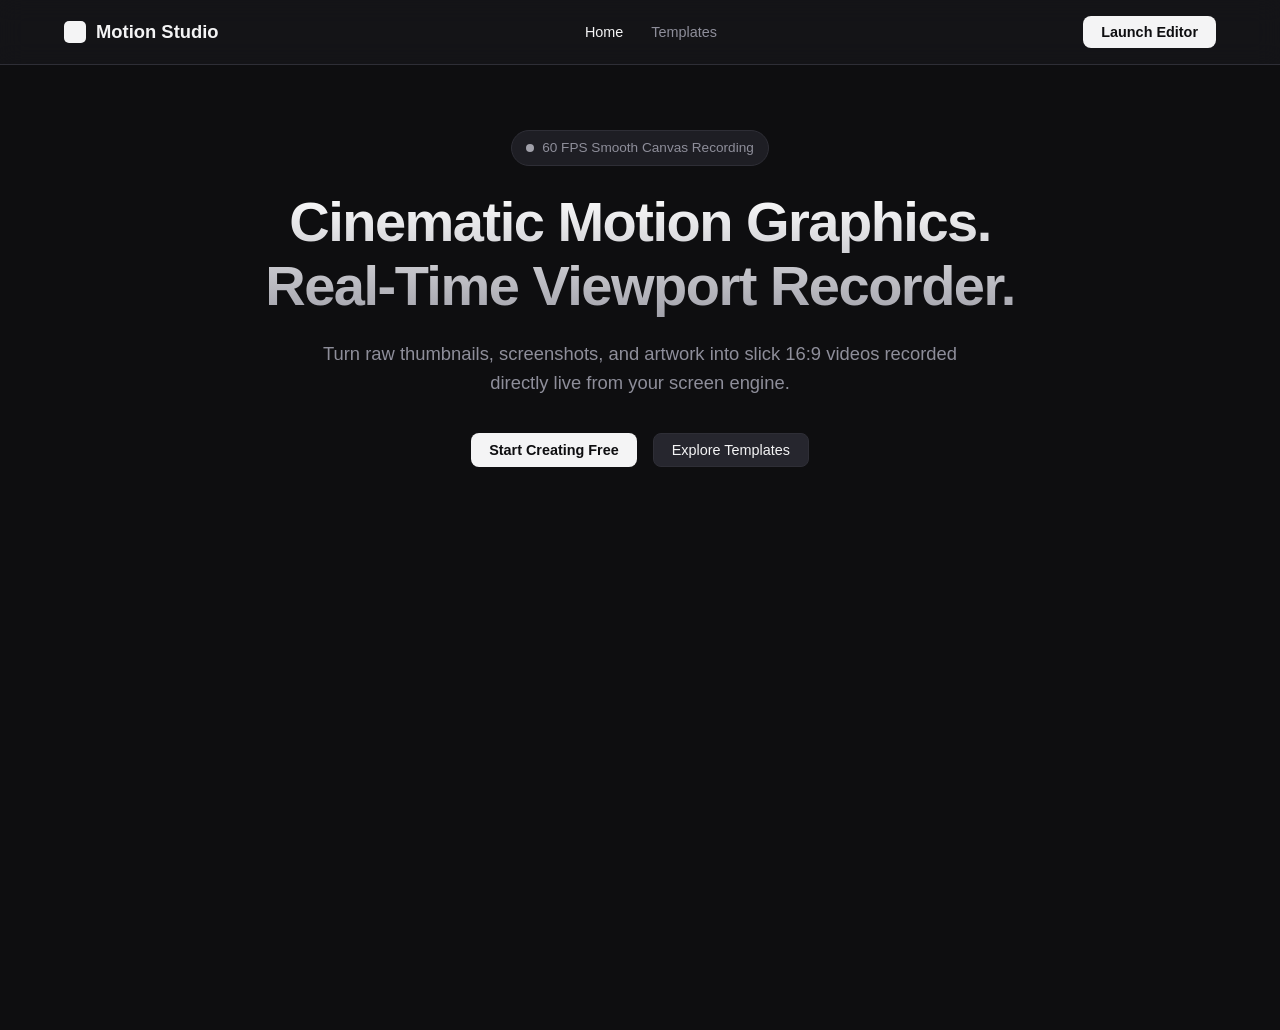
==== commit 81586fdd: "Update index.html" ====
--- a/index.html
+++ b/index.html
@@ -12,7 +12,6 @@
             box-sizing: border-box;
             font-family: -apple-system, BlinkMacSystemFont, 'Segoe UI', Roboto, Helvetica, Arial, sans-serif;
             user-select: none;
-            cursor: none; /* Hide default cursor */
         }
 
         :root {
@@ -30,22 +29,6 @@
             --radius-sm: 4px;
         }
 
-        /* --- GLOWING BLUE CURSOR DOT --- */
-        #custom-cursor {
-            position: fixed;
-            top: 0;
-            left: 0;
-            width: 16px;
-            height: 16px;
-            background: #00d2ff;
-            border-radius: 50%;
-            pointer-events: none;
-            z-index: 99999;
-            box-shadow: 0 0 12px #00d2ff, 0 0 24px #00d2ff, 0 0 36px rgba(0, 210, 255, 0.6);
-            transform: translate(-50%, -50%);
-            transition: transform 0.1s ease-out;
-        }
-
         body {
             background-color: var(--bg-deep);
             color: var(--text-primary);
@@ -64,7 +47,7 @@
             border-radius: var(--radius-md);
             font-size: 0.9rem;
             font-weight: 500;
-            cursor: none;
+            cursor: pointer;
             display: inline-flex;
             align-items: center;
             justify-content: center;
@@ -112,7 +95,7 @@
             display: flex;
             align-items: center;
             gap: 10px;
-            cursor: none;
+            cursor: pointer;
         }
 
         .logo-icon {
@@ -131,7 +114,7 @@
         .nav-links a {
             color: var(--text-muted);
             font-size: 0.9rem;
-            cursor: none;
+            cursor: pointer;
             transition: color 0.2s ease;
         }
 
@@ -196,7 +179,7 @@
             border: 1px solid var(--border-grey);
             border-radius: var(--radius-md);
             overflow: hidden;
-            cursor: none;
+            cursor: pointer;
             transition: all 0.25s cubic-bezier(0.16, 1, 0.3, 1);
         }
 
@@ -239,7 +222,7 @@
 
         .workspace {
             display: grid;
-            grid-template-columns: 280px 1fr 300px;
+            grid-template-columns: 280px 1fr 320px;
             flex: 1;
             height: calc(100vh - 48px - 140px);
             overflow: hidden;
@@ -264,10 +247,8 @@
             justify-content: center;
             position: relative;
             overflow: hidden;
-            cursor: none;
-        }
-
-        .viewport-container:active { cursor: none; }
+            cursor: default;
+        }
 
         .viewport-controls {
             position: absolute;
@@ -287,7 +268,7 @@
             background: transparent;
             border: none;
             color: var(--text-primary);
-            cursor: none;
+            cursor: pointer;
             font-size: 1rem;
             width: 24px;
             height: 24px;
@@ -331,7 +312,7 @@
             width: 100%;
             height: 100%;
             object-fit: contain;
-            cursor: none;
+            cursor: pointer;
         }
 
         .upload-dropzone {
@@ -340,7 +321,7 @@
             text-align: center;
             border-radius: 6px;
             background: var(--bg-panel);
-            cursor: none;
+            cursor: pointer;
             transition: border-color 0.2s, background-color 0.2s;
         }
 
@@ -373,10 +354,10 @@
         }
 
         .control-row label { color: var(--text-primary); font-size: 0.8rem; }
-        .control-row input[type="range"] { flex: 1; accent-color: var(--text-primary); cursor: none; }
+        .control-row input[type="range"] { flex: 1; accent-color: var(--text-primary); cursor: pointer; }
 
         .value-display {
-            width: 44px;
+            width: 48px;
             background: var(--bg-panel);
             border: 1px solid var(--border-grey);
             border-radius: var(--radius-sm);
@@ -386,6 +367,62 @@
             color: var(--text-muted);
         }
 
+        /* --- MEDIA SLOTS PANEL --- */
+        .media-grid {
+            display: grid;
+            grid-template-columns: repeat(2, 1fr);
+            gap: 8px;
+            margin-top: 6px;
+        }
+
+        .media-slot {
+            background: var(--bg-panel);
+            border: 1px dashed var(--border-grey);
+            border-radius: var(--radius-sm);
+            height: 52px;
+            display: flex;
+            flex-direction: column;
+            align-items: center;
+            justify-content: center;
+            cursor: pointer;
+            position: relative;
+            overflow: hidden;
+            transition: border-color 0.2s;
+        }
+
+        .media-slot:hover { border-color: var(--text-primary); }
+        .media-slot.has-image { border-style: solid; border-color: var(--border-light); }
+        .media-slot img { width: 100%; height: 100%; object-fit: cover; }
+
+        .slot-badge {
+            position: absolute;
+            top: 2px;
+            left: 4px;
+            font-size: 0.65rem;
+            font-weight: 700;
+            background: rgba(0,0,0,0.6);
+            padding: 1px 4px;
+            border-radius: 3px;
+            color: var(--text-primary);
+            z-index: 2;
+        }
+
+        .slot-clear {
+            position: absolute;
+            top: 2px;
+            right: 4px;
+            font-size: 0.65rem;
+            background: rgba(0,0,0,0.7);
+            color: #ff5555;
+            padding: 0 4px;
+            border-radius: 3px;
+            display: none;
+            z-index: 3;
+            cursor: pointer;
+        }
+
+        .media-slot:hover .slot-clear { display: block; }
+
         .timeline-bar {
             height: 140px;
             background: var(--bg-smooth-grey);
@@ -410,7 +447,7 @@
             background: var(--text-primary);
             color: var(--bg-deep);
             border: none;
-            cursor: none;
+            cursor: pointer;
             display: flex;
             align-items: center;
             justify-content: center;
@@ -425,7 +462,7 @@
             padding: 12px 16px;
             background: var(--bg-deep);
             position: relative;
-            cursor: none;
+            cursor: pointer;
         }
 
         .timeline-ruler {
@@ -524,7 +561,7 @@
             border-radius: var(--radius-md);
             font-size: 0.9rem;
             outline: none;
-            cursor: none;
+            cursor: pointer;
         }
 
         .progress-container {
@@ -552,11 +589,9 @@
 </head>
 <body>
 
-    <!-- GLOWING BLUE CURSOR DOT ELEMENT -->
-    <div id="custom-cursor"></div>
-
-    <!-- HIDDEN FILE INPUT -->
+    <!-- HIDDEN MULTI FILE INPUT -->
     <input type="file" id="image-file-input" accept="image/*" style="display: none;" onchange="handleFileSelect(event)">
+    <input type="file" id="slot-file-input" accept="image/*" style="display: none;" onchange="handleSlotFileSelect(event)">
 
     <!-- RENDER & RECORDING MODAL -->
     <div class="render-modal-overlay" id="render-modal">
@@ -577,9 +612,7 @@
                 <div class="form-group" style="margin-bottom: 20px;">
                     <label>Save File Format</label>
                     <select id="export-format">
-                        <option value="webm" selected>Web Video (.webm / 60 FPS)</option>
-                        <option value="mp3">Audio File (.mp3)</option>
-                        <option value="mp4">Video Track (.mp4)</option>
+                        <option value="mp4" selected>Video Track (.mp4)</option>
                     </select>
                 </div>
 
@@ -638,25 +671,39 @@
                 <p style="color:var(--text-muted);">Select any preset to open directly in the Motion Studio Editor.</p>
             </div>
             <div class="template-grid">
-                <div class="template-card" onclick="loadPresetAndOpen('isoFloat')">
-                    <div class="template-thumb">16:9 Isometric Float</div>
+                <div class="template-card" onclick="loadPresetAndOpen('popup')">
+                    <div class="template-thumb">Pop-up Motion</div>
                     <div class="template-info">
                         <h4>App Demo Showcase</h4>
-                        <span style="color:var(--text-muted); font-size:0.8rem;">Desktop software walkthroughs</span>
+                        <span style="color:var(--text-muted); font-size:0.8rem;">Bottom to center motion blur slide</span>
                     </div>
                 </div>
-                <div class="template-card" onclick="loadPresetAndOpen('panZoom')">
-                    <div class="template-thumb">16:9 Pan & Zoom</div>
+                <div class="template-card" onclick="loadPresetAndOpen('showcase')">
+                    <div class="template-thumb">Showcase Motion</div>
                     <div class="template-info">
-                        <h4>Camera Movement Motion</h4>
-                        <span style="color:var(--text-muted); font-size:0.8rem;">Smooth focal slide</span>
+                        <h4>5 Card Showcase</h4>
+                        <span style="color:var(--text-muted); font-size:0.8rem;">Smooth 5-Image Slot Sequence Pan</span>
                     </div>
                 </div>
-                <div class="template-card" onclick="loadPresetAndOpen('tiltGlow')">
-                    <div class="template-thumb">3D Tilt & Glow</div>
+                <div class="template-card" onclick="loadPresetAndOpen('liquid')">
+                    <div class="template-thumb">Liquid Glass</div>
                     <div class="template-info">
-                        <h4>Thumbnail Animate</h4>
-                        <span style="color:var(--text-muted); font-size:0.8rem;">Depth for static thumbnails</span>
+                        <h4>Apple Liquid Glass</h4>
+                        <span style="color:var(--text-muted); font-size:0.8rem;">Smooth glass refractions & liquid glare</span>
+                    </div>
+                </div>
+                <div class="template-card" onclick="loadPresetAndOpen('grid10')">
+                    <div class="template-thumb">10 Thumbnail Grid</div>
+                    <div class="template-info">
+                        <h4>3D YouTube Showcase</h4>
+                        <span style="color:var(--text-muted); font-size:0.8rem;">10 Slots spread across 3D perspective</span>
+                    </div>
+                </div>
+                <div class="template-card" onclick="loadPresetAndOpen('shine')">
+                    <div class="template-thumb">Shine Effect</div>
+                    <div class="template-info">
+                        <h4>Specular Light Sweep</h4>
+                        <span style="color:var(--text-muted); font-size:0.8rem;">Smooth clean light sheen animation</span>
                     </div>
                 </div>
             </div>
@@ -682,21 +729,22 @@
             <div class="workspace">
                 <!-- LEFT SIDEBAR -->
                 <aside class="sidebar-left">
-                    <span style="font-size:0.75rem; font-weight:700; color:var(--text-muted);">MEDIA INPUT</span>
+                    <span style="font-size:0.75rem; font-weight:700; color:var(--text-muted);">MAIN MEDIA INPUT</span>
                     <div class="upload-dropzone" id="dropzone" onclick="triggerFileInput()" ondragover="handleDragOver(event)" ondragleave="handleDragLeave(event)" ondrop="handleDrop(event)">
-                        <p style="font-size:0.85rem; font-weight:500;">Drop Image Here</p>
+                        <p style="font-size:0.85rem; font-weight:500;">Drop Main Image Here</p>
                         <span style="font-size:0.75rem; color:var(--text-muted);">or click to browse local files</span>
                     </div>
 
-                    <button class="btn" style="font-size:0.75rem; padding:4px;" onclick="clearImage()">Remove Image</button>
+                    <button class="btn" style="font-size:0.75rem; padding:4px;" onclick="clearImage()">Remove Main Image</button>
 
                     <span style="font-size:0.75rem; font-weight:700; color:var(--text-muted); margin-top:10px;">ANIMATION PRESETS</span>
                     <div style="display:flex; flex-direction:column; gap:8px;">
-                        <div class="control-group" id="preset-isoFloat" style="cursor:none;" onclick="setAnimationPreset('isoFloat')">1. Isometric Float</div>
-                        <div class="control-group" id="preset-panZoom" style="cursor:none;" onclick="setAnimationPreset('panZoom')">2. Pan & Zoom</div>
-                        <div class="control-group" id="preset-tiltGlow" style="cursor:none;" onclick="setAnimationPreset('tiltGlow')">3. Dynamic Tilt & Glow</div>
-                        <div class="control-group" id="preset-pulseSway" style="cursor:none;" onclick="setAnimationPreset('pulseSway')">4. Pulse & Sway</div>
-                        <div class="control-group" id="preset-manual" style="cursor:none;" onclick="setAnimationPreset('manual')">5. Manual Slider Control</div>
+                        <div class="control-group active-preset" id="preset-popup" style="cursor:pointer;" onclick="setAnimationPreset('popup')">1. Pop-up</div>
+                        <div class="control-group" id="preset-showcase" style="cursor:pointer;" onclick="setAnimationPreset('showcase')">2. Showcase (Slots 1 to 5)</div>
+                        <div class="control-group" id="preset-liquid" style="cursor:pointer;" onclick="setAnimationPreset('liquid')">3. Apple "Liquid Glass"</div>
+                        <div class="control-group" id="preset-grid10" style="cursor:pointer;" onclick="setAnimationPreset('grid10')">4. 3D YouTube Showcase (10 Slots)</div>
+                        <div class="control-group" id="preset-shine" style="cursor:pointer;" onclick="setAnimationPreset('shine')">5. Shine Effect</div>
+                        <div class="control-group" id="preset-manual" style="cursor:pointer;" onclick="setAnimationPreset('manual')">6. Manual Slider Control</div>
                     </div>
                 </aside>
 
@@ -737,15 +785,27 @@
                         <span class="value-display" id="duration-val">4.0s</span>
                     </div>
 
-                    <!-- BACKGROUND SELECTION UNDER TIMING & EASING -->
                     <span style="font-size:0.75rem; font-weight:700; color:var(--text-muted); margin-top:10px;">RENDER BACKGROUND</span>
                     <div class="control-row">
                         <label>Canvas Bg</label>
-                        <select id="bg-select" onchange="updateBackground(this.value)" style="background:var(--bg-panel); border:1px solid var(--border-grey); color:var(--text-primary); padding:6px 8px; border-radius:4px; font-size:0.8rem; cursor:none;">
+                        <select id="bg-select" onchange="updateBackground(this.value)" style="background:var(--bg-panel); border:1px solid var(--border-grey); color:var(--text-primary); padding:6px 8px; border-radius:4px; font-size:0.8rem; cursor:pointer;">
                             <option value="dark" selected>Dark Studio</option>
                             <option value="white">Solid White</option>
                             <option value="transparent">Transparent (No Bg)</option>
                         </select>
+                    </div>
+
+                    <!-- SPEED CONTROL DIRECTLY UNDER RENDER BACKGROUND -->
+                    <div class="control-row" style="margin-top: 6px;">
+                        <label>Speed</label>
+                        <input type="range" id="speed-slider" min="0.25" max="3.0" value="1.0" step="0.25" oninput="updateSpeed(this.value)">
+                        <span class="value-display" id="speed-val">1.0x</span>
+                    </div>
+
+                    <!-- MEDIA SLOTS (10 SLOTS) -->
+                    <span style="font-size:0.75rem; font-weight:700; color:var(--text-muted); margin-top:10px;">MEDIA (10 SLOTS)</span>
+                    <div class="media-grid" id="media-slots-grid">
+                        <!-- Generates 10 slots dynamically via JavaScript -->
                     </div>
 
                     <button class="btn" style="margin-top:20px; font-size:0.8rem;" onclick="resetTransforms()">Reset All Controls</button>
@@ -780,44 +840,26 @@
 
     <!-- SCRIPT LOGIC -->
     <script>
-        // SMOOTH GLOWING BLUE CURSOR LOGIC
-        const cursorDot = document.getElementById('custom-cursor');
-        let cursorX = window.innerWidth / 2;
-        let cursorY = window.innerHeight / 2;
-        let targetX = cursorX;
-        let targetY = cursorY;
-
-        window.addEventListener('mousemove', (e) => {
-            targetX = e.clientX;
-            targetY = e.clientY;
-        });
-
-        function animateCursor() {
-            // Smooth lerp (linear interpolation) for trailing fluid motion
-            cursorX += (targetX - cursorX) * 0.2;
-            cursorY += (targetY - cursorY) * 0.2;
-            cursorDot.style.left = `${cursorX}px`;
-            cursorDot.style.top = `${cursorY}px`;
-            requestAnimationFrame(animateCursor);
-        }
-        animateCursor();
-
         // CLIENT STATE
         let state = {
             activePage: 'home',
-            preset: 'isoFloat',
+            preset: 'popup',
             pitch: 10,
             yaw: -12,
             duration: 4.0,
+            speed: 1.0,
             zoom: 1.0,
-            bgType: 'dark', // 'dark', 'white', or 'transparent'
+            bgType: 'dark',
             imageData: null,
             isPlaying: true,
             isRendering: false,
-            currentTime: 0
+            currentTime: 0,
+            mediaSlots: Array(10).fill(null)
         };
 
         let loadedImage = new Image();
+        let slotImages = Array(10).fill(null);
+        let activeSlotTarget = null;
         let imageReady = false;
         let lastTimestamp = null;
         let isScrubbing = false;
@@ -828,8 +870,6 @@
 
         window.addEventListener('DOMContentLoaded', () => {
             canvas = document.getElementById('render-canvas');
-            
-            // Utilize client GPU power: High precision 16:9 canvas dimensions (1920x1080)
             canvas.width = 1920;
             canvas.height = 1080;
 
@@ -837,6 +877,7 @@
             ctx.imageSmoothingEnabled = true;
             ctx.imageSmoothingQuality = 'high';
 
+            renderMediaSlotUI();
             loadFromLocalStorage();
             applyStateToUI();
 
@@ -846,14 +887,83 @@
             requestAnimationFrame(animationEngineLoop);
         });
 
-        // SMOOTH 60 FPS RENDER LOOP
+        // MEDIA SLOTS GENERATOR & CONTROLS
+        function renderMediaSlotUI() {
+            const grid = document.getElementById('media-slots-grid');
+            grid.innerHTML = '';
+            for (let i = 0; i < 10; i++) {
+                const slot = document.createElement('div');
+                slot.className = `media-slot ${state.mediaSlots[i] ? 'has-image' : ''}`;
+                slot.onclick = () => triggerSlotFileInput(i);
+
+                const badge = document.createElement('div');
+                badge.className = 'slot-badge';
+                badge.innerText = `Slot ${i + 1}`;
+                slot.appendChild(badge);
+
+                if (state.mediaSlots[i]) {
+                    const img = document.createElement('img');
+                    img.src = state.mediaSlots[i];
+                    slot.appendChild(img);
+
+                    const clearBtn = document.createElement('div');
+                    clearBtn.className = 'slot-clear';
+                    clearBtn.innerText = '✕';
+                    clearBtn.onclick = (e) => {
+                        e.stopPropagation();
+                        clearSlotImage(i);
+                    };
+                    slot.appendChild(clearBtn);
+                } else {
+                    const txt = document.createElement('span');
+                    txt.style.cssText = 'font-size:0.65rem; color:var(--text-muted);';
+                    txt.innerText = '+ Upload';
+                    slot.appendChild(txt);
+                }
+                grid.appendChild(slot);
+            }
+        }
+
+        function triggerSlotFileInput(index) {
+            activeSlotTarget = index;
+            document.getElementById('slot-file-input').click();
+        }
+
+        function handleSlotFileSelect(e) {
+            const file = e.target.files[0];
+            if (file && activeSlotTarget !== null) {
+                const reader = new FileReader();
+                reader.onload = (event) => {
+                    const data = event.target.result;
+                    state.mediaSlots[activeSlotTarget] = data;
+                    
+                    const img = new Image();
+                    img.src = data;
+                    img.onload = () => {
+                        slotImages[activeSlotTarget] = img;
+                        renderMediaSlotUI();
+                        saveToLocalStorage();
+                    };
+                };
+                reader.readAsDataURL(file);
+            }
+        }
+
+        function clearSlotImage(index) {
+            state.mediaSlots[index] = null;
+            slotImages[index] = null;
+            renderMediaSlotUI();
+            saveToLocalStorage();
+        }
+
+        // SMOOTH 60 FPS RENDER LOOP WITH SPEED MULTIPLIER
         function animationEngineLoop(timestamp) {
             if (!lastTimestamp) lastTimestamp = timestamp;
             const delta = (timestamp - lastTimestamp) / 1000;
             lastTimestamp = timestamp;
 
             if (state.isPlaying && !isScrubbing) {
-                state.currentTime += delta;
+                state.currentTime += delta * state.speed;
                 if (state.currentTime >= state.duration) {
                     if (state.isRendering) {
                         finishRenderingAndSave();
@@ -868,12 +978,11 @@
             requestAnimationFrame(animationEngineLoop);
         }
 
-        // DRAW CANVAS FRAME AT LOCKED 16:9 RATIO
+        // DRAW CANVAS FRAME (PURE BRIGHTNESS PRESERVATION & SMOOTH MULTI-IMAGE MOTION)
         function drawCanvasFrame() {
-            // Clear canvas completely
             ctx.clearRect(0, 0, canvas.width, canvas.height);
-
-            // Handle Render Background according to Inspector setting
+            ctx.filter = 'none';
+
             if (state.bgType === 'dark') {
                 const bgGrad = ctx.createLinearGradient(0, 0, canvas.width, canvas.height);
                 bgGrad.addColorStop(0, '#121216');
@@ -883,84 +992,180 @@
             } else if (state.bgType === 'white') {
                 ctx.fillStyle = '#ffffff';
                 ctx.fillRect(0, 0, canvas.width, canvas.height);
-            } else if (state.bgType === 'transparent') {
-                // ClearRect leaves full transparency for transparent recording outputs
-            }
-
-            // Compute Motion Transform based on preset and currentTime
+            }
+
             const progress = (state.currentTime % state.duration) / state.duration;
-            const cycle = Math.sin(progress * Math.PI * 2);
-
-            ctx.save();
-            ctx.translate(canvas.width / 2, canvas.height / 2);
-
-            let skewX = 0, skewY = 0, scale = 1.0, offsetX = 0, offsetY = 0;
-
-            if (state.preset === 'isoFloat') {
-                skewX = (state.yaw * Math.PI / 180) + (cycle * 0.05);
-                skewY = (state.pitch * Math.PI / 180) + (Math.cos(progress * Math.PI * 2) * 0.03);
-                offsetY = cycle * 20;
-                scale = 0.85 + (cycle * 0.02);
-            } else if (state.preset === 'panZoom') {
-                scale = 0.8 + (progress * 0.3);
-                offsetX = (progress - 0.5) * 80;
-                offsetY = Math.sin(progress * Math.PI) * -30;
-            } else if (state.preset === 'tiltGlow') {
-                skewX = Math.sin(progress * Math.PI * 2) * 0.15;
-                skewY = Math.cos(progress * Math.PI * 2) * 0.1;
-                scale = 0.9;
-            } else if (state.preset === 'pulseSway') {
-                scale = 0.85 + Math.sin(progress * Math.PI * 4) * 0.04;
-                skewX = Math.sin(progress * Math.PI * 2) * 0.05;
-            } else if (state.preset === 'manual') {
-                skewX = state.yaw * Math.PI / 180;
-                skewY = state.pitch * Math.PI / 180;
-                scale = 0.85;
-            }
-
-            ctx.transform(scale, skewY, skewX, scale, offsetX, offsetY);
-
-            if (imageReady) {
-                const aspect = loadedImage.width / loadedImage.height;
-                let drawW = 1200;
-                let drawH = drawW / aspect;
-
-                if (drawH > 700) {
-                    drawH = 700;
-                    drawW = drawH * aspect;
+
+            // DRAW CARD HELPER (Preserves image brightness and color purity)
+            function drawCard(x, y, scale = 1, skewX = 0, skewY = 0, opacity = 1, imgSource = null, slotNum = 1, overlayEffect = null, explicitDim = null) {
+                ctx.save();
+                ctx.globalAlpha = Math.max(0, Math.min(1, opacity));
+                ctx.translate(canvas.width / 2 + x, canvas.height / 2 + y);
+                ctx.transform(scale, skewY, skewX, scale, 0, 0);
+
+                const activeImg = imgSource || (imageReady ? loadedImage : null);
+                let drawW = 920;
+                let drawH = 560;
+
+                if (explicitDim) {
+                    drawW = explicitDim.w;
+                    drawH = explicitDim.h;
+                } else if (activeImg) {
+                    const aspect = activeImg.width / activeImg.height;
+                    drawW = 920;
+                    drawH = drawW / aspect;
+
+                    if (drawH > 560) {
+                        drawH = 560;
+                        drawW = drawH * aspect;
+                    }
                 }
 
-                ctx.shadowColor = 'rgba(0, 0, 0, 0.6)';
-                ctx.shadowBlur = 40;
-                ctx.shadowOffsetY = 25;
-
-                ctx.drawImage(loadedImage, -drawW / 2, -drawH / 2, drawW, drawH);
-            } else {
-                // Default Canvas Placeholder Card
-                ctx.fillStyle = '#1e1e24';
-                ctx.strokeStyle = '#3e3e48';
-                ctx.lineWidth = 4;
-                const cardW = 900, cardH = 500;
-                
-                ctx.shadowColor = 'rgba(0,0,0,0.5)';
-                ctx.shadowBlur = 30;
-                ctx.shadowOffsetY = 15;
-
-                ctx.beginPath();
-                ctx.roundRect(-cardW / 2, -cardH / 2, cardW, cardH, 20);
-                ctx.fill();
-                ctx.stroke();
-
-                ctx.shadowColor = 'transparent';
-                ctx.fillStyle = '#8e8e9a';
-                ctx.font = '600 28px -apple-system, sans-serif';
-                ctx.textAlign = 'center';
-                ctx.fillText('Click or Drag & Drop Media to Motion Preview', 0, -10);
-                ctx.font = '400 18px -apple-system, sans-serif';
-                ctx.fillText('Supports PNG, JPG, WEBP, and SVG', 0, 30);
-            }
-
-            ctx.restore();
+                if (activeImg) {
+                    ctx.shadowColor = 'rgba(0, 0, 0, 0.45)';
+                    ctx.shadowBlur = 35;
+                    ctx.shadowOffsetY = 18;
+
+                    ctx.drawImage(activeImg, -drawW / 2, -drawH / 2, drawW, drawH);
+                } else {
+                    ctx.fillStyle = '#1e1e24';
+                    ctx.strokeStyle = '#3e3e48';
+                    ctx.lineWidth = 4;
+                    const cardW = explicitDim ? explicitDim.w : 760;
+                    const cardH = explicitDim ? explicitDim.h : 430;
+                    
+                    ctx.shadowColor = 'rgba(0,0,0,0.4)';
+                    ctx.shadowBlur = 25;
+                    ctx.shadowOffsetY = 12;
+
+                    ctx.beginPath();
+                    ctx.roundRect(-cardW / 2, -cardH / 2, cardW, cardH, 20);
+                    ctx.fill();
+                    ctx.stroke();
+
+                    ctx.shadowColor = 'transparent';
+                    ctx.fillStyle = '#8e8e9a';
+                    ctx.font = '600 24px -apple-system, sans-serif';
+                    ctx.textAlign = 'center';
+                    ctx.fillText(`Slot ${slotNum}`, 0, -10);
+                    ctx.font = '400 14px -apple-system, sans-serif';
+                    ctx.fillText('Thumbnail Media', 0, 20);
+                }
+
+                // OVERLAY EFFECTS FOR SINGLE IMAGE ENHANCEMENT
+                if (overlayEffect === 'liquid') {
+                    // APPLE "LIQUID GLASS" EFFECT
+                    const liquidWave = Math.sin(progress * Math.PI * 2) * 40;
+                    const lGrad = ctx.createLinearGradient(-drawW/2 + liquidWave, -drawH/2, drawW/2 + liquidWave, drawH/2);
+                    lGrad.addColorStop(0, 'rgba(255, 255, 255, 0.0)');
+                    lGrad.addColorStop(0.35, 'rgba(255, 255, 255, 0.05)');
+                    lGrad.addColorStop(0.5, 'rgba(255, 255, 255, 0.35)');
+                    lGrad.addColorStop(0.65, 'rgba(255, 255, 255, 0.05)');
+                    lGrad.addColorStop(1, 'rgba(255, 255, 255, 0.0)');
+
+                    ctx.fillStyle = lGrad;
+                    ctx.beginPath();
+                    ctx.roundRect(-drawW / 2, -drawH / 2, drawW, drawH, 16);
+                    ctx.fill();
+
+                    // Soft inner glass rim accent
+                    ctx.strokeStyle = 'rgba(255, 255, 255, 0.4)';
+                    ctx.lineWidth = 2;
+                    ctx.stroke();
+                } else if (overlayEffect === 'shine') {
+                    // SMOOTH CLEAN SHINE EFFECT
+                    const shinePos = -drawW + (progress * drawW * 2.5);
+                    ctx.save();
+                    ctx.beginPath();
+                    ctx.roundRect(-drawW / 2, -drawH / 2, drawW, drawH, 16);
+                    ctx.clip();
+
+                    const sGrad = ctx.createLinearGradient(shinePos - 120, -drawH, shinePos + 120, drawH);
+                    sGrad.addColorStop(0, 'rgba(255, 255, 255, 0)');
+                    sGrad.addColorStop(0.5, 'rgba(255, 255, 255, 0.45)');
+                    sGrad.addColorStop(1, 'rgba(255, 255, 255, 0)');
+
+                    ctx.fillStyle = sGrad;
+                    ctx.fillRect(-drawW / 2, -drawH / 2, drawW, drawH);
+                    ctx.restore();
+                }
+
+                ctx.restore();
+            }
+
+            // PRESET 1: POP-UP
+            if (state.preset === 'popup') {
+                const easeOutCubic = p => 1 - Math.pow(1 - p, 3);
+                const currentY = (1 - easeOutCubic(progress)) * 420;
+
+                if (state.isPlaying && progress < 0.8) {
+                    const blurTrail = (1 - easeOutCubic(progress)) * 22;
+                    drawCard(0, currentY + blurTrail, 0.9, 0, 0, 0.25);
+                }
+                drawCard(0, currentY, 0.9, 0, 0, 1.0);
+            } 
+            // PRESET 2: SHOWCASE (5 IMAGES FROM SLOTS 1 TO 5)
+            else if (state.preset === 'showcase') {
+                const easeInOutQuad = p => p < 0.5 ? 2 * p * p : 1 - Math.pow(-2 * p + 2, 2) / 2;
+                const smoothProgress = easeInOutQuad(progress);
+
+                const cardSpacing = 720;
+                const startX = cardSpacing * 2;
+                const endX = -cardSpacing * 2;
+                const currentOffset = startX - (smoothProgress * (startX - endX));
+
+                for (let idx = 0; idx < 5; idx++) {
+                    const cardX = currentOffset + (idx - 2) * cardSpacing;
+                    const slotImg = slotImages[idx] || (imageReady ? loadedImage : null);
+
+                    const distFromCenter = Math.abs(cardX);
+                    const scale = Math.max(0.65, 0.82 - (distFromCenter / 2500));
+                    const alpha = Math.max(0.4, 1.0 - (distFromCenter / 1600));
+
+                    if (state.isPlaying && progress > 0.05 && progress < 0.95) {
+                        const blurDirection = (smoothProgress - 0.5) * -30;
+                        drawCard(cardX + blurDirection, 0, scale, 0, 0, alpha * 0.3, slotImg, idx + 1);
+                    }
+
+                    drawCard(cardX, 0, scale, 0, 0, alpha, slotImg, idx + 1);
+                }
+            }
+            // PRESET 3: APPLE "LIQUID GLASS" (SINGLE IMAGE SMOOTH CLEAN EFFECT)
+            else if (state.preset === 'liquid') {
+                const floatY = Math.sin(progress * Math.PI * 2) * 12;
+                drawCard(0, floatY, 0.88, 0, 0, 1.0, null, 1, 'liquid');
+            }
+            // PRESET 4: 3D MULTIPLE YOUTUBE THUMBNAIL SHOWCASE (10 IMAGES SPREAD OUT IN PREVIEW)
+            else if (state.preset === 'grid10') {
+                const panX = Math.sin(progress * Math.PI * 2) * 80;
+                const gridPositions = [
+                    { x: -550, y: -260, scale: 0.38, skewX: 0.12 },
+                    { x: -180, y: -280, scale: 0.40, skewX: 0.08 },
+                    { x: 180,  y: -280, scale: 0.40, skewX: -0.08 },
+                    { x: 550,  y: -260, scale: 0.38, skewX: -0.12 },
+                    { x: -620, y: 30,   scale: 0.42, skewX: 0.15 },
+                    { x: 620,  y: 30,   scale: 0.42, skewX: -0.15 },
+                    { x: -500, y: 300,  scale: 0.38, skewX: 0.10 },
+                    { x: -160, y: 310,  scale: 0.40, skewX: 0.05 },
+                    { x: 160,  y: 310,  scale: 0.40, skewX: -0.05 },
+                    { x: 500,  y: 300,  scale: 0.38, skewX: -0.10 }
+                ];
+
+                gridPositions.forEach((pos, idx) => {
+                    const slotImg = slotImages[idx] || (imageReady ? loadedImage : null);
+                    drawCard(pos.x + panX * (idx % 2 === 0 ? 0.4 : -0.4), pos.y, pos.scale, pos.skewX, 0, 0.95, slotImg, idx + 1, null, { w: 480, h: 270 });
+                });
+            }
+            // PRESET 5: SHINE EFFECT (SINGLE IMAGE CLEAN SPECULAR LIGHT SWEEP)
+            else if (state.preset === 'shine') {
+                drawCard(0, 0, 0.88, 0, 0, 1.0, null, 1, 'shine');
+            }
+            // PRESET 6: MANUAL CONTROL
+            else if (state.preset === 'manual') {
+                const skewX = state.yaw * Math.PI / 180;
+                const skewY = state.pitch * Math.PI / 180;
+                drawCard(0, 0, 0.85, skewX, skewY, 1.0);
+            }
         }
 
         // NAVIGATION & STATE HANDLING
@@ -1005,6 +1210,12 @@
             state.duration = parseFloat(val);
             document.getElementById('duration-val').innerText = `${state.duration.toFixed(1)}s`;
             updateTimelineUI();
+            saveToLocalStorage();
+        }
+
+        function updateSpeed(val) {
+            state.speed = parseFloat(val);
+            document.getElementById('speed-val').innerText = `${state.speed.toFixed(2)}x`;
             saveToLocalStorage();
         }
 
@@ -1023,18 +1234,21 @@
             state.pitch = 10;
             state.yaw = -12;
             state.duration = 4.0;
+            state.speed = 1.0;
             document.getElementById('pitch-slider').value = 10;
             document.getElementById('yaw-slider').value = -12;
             document.getElementById('duration-slider').value = 4.0;
+            document.getElementById('speed-slider').value = 1.0;
             document.getElementById('pitch-val').innerText = '10°';
             document.getElementById('yaw-val').innerText = '-12°';
             document.getElementById('duration-val').innerText = '4.0s';
-            setAnimationPreset('isoFloat');
+            document.getElementById('speed-val').innerText = '1.0x';
+            setAnimationPreset('popup');
             updateBackground('dark');
             document.getElementById('bg-select').value = 'dark';
         }
 
-        // IMAGE FILE HANDLING
+        // MAIN IMAGE HANDLING
         function triggerFileInput() {
             document.getElementById('image-file-input').click();
         }
@@ -1152,7 +1366,7 @@
             updateTimelineUI();
         }
 
-        // EXPORT & REAL-TIME STREAM RECORDING
+        // EXPORT & REAL-TIME STREAM RECORDING (.MP4 ONLY)
         function openExportModal() {
             document.getElementById('render-modal').classList.add('active');
             document.getElementById('render-form').style.display = 'block';
@@ -1175,9 +1389,13 @@
             recordedChunks = [];
             const stream = canvas.captureStream(60);
 
-            const format = document.getElementById('export-format').value;
-            let mimeType = 'video/webm;codecs=vp9';
-            if (!MediaRecorder.isTypeSupported(mimeType)) mimeType = 'video/webm';
+            let mimeType = 'video/mp4;codecs=avc1';
+            if (!MediaRecorder.isTypeSupported(mimeType)) {
+                mimeType = 'video/mp4';
+            }
+            if (!MediaRecorder.isTypeSupported(mimeType)) {
+                mimeType = 'video/webm'; // Fallback container for browser rendering support if mp4 container is restricted
+            }
 
             mediaRecorder = new MediaRecorder(stream, { mimeType });
             mediaRecorder.ondataavailable = (e) => {
@@ -1198,12 +1416,12 @@
         }
 
         function saveRecordedFile() {
-            const blob = new Blob(recordedChunks, { type: 'video/webm' });
+            const blob = new Blob(recordedChunks, { type: 'video/mp4' });
             const url = URL.createObjectURL(blob);
             const a = document.createElement('a');
             a.style.display = 'none';
             a.href = url;
-            a.download = `Motion_Studio_Render_${Date.now()}.webm`;
+            a.download = `Motion_Studio_Render_${Date.now()}.mp4`;
             document.body.appendChild(a);
             a.click();
             setTimeout(() => {
@@ -1219,8 +1437,10 @@
                 pitch: state.pitch,
                 yaw: state.yaw,
                 duration: state.duration,
+                speed: state.speed,
                 bgType: state.bgType,
-                imageData: state.imageData
+                imageData: state.imageData,
+                mediaSlots: state.mediaSlots
             }));
         }
 
@@ -1229,17 +1449,29 @@
             if (!saved) return;
             try {
                 const parsed = JSON.parse(saved);
-                state.preset = parsed.preset || 'isoFloat';
+                state.preset = parsed.preset || 'popup';
                 state.pitch = parsed.pitch ?? 10;
                 state.yaw = parsed.yaw ?? -12;
                 state.duration = parsed.duration ?? 4.0;
+                state.speed = parsed.speed ?? 1.0;
                 state.bgType = parsed.bgType || 'dark';
                 state.imageData = parsed.imageData || null;
+                state.mediaSlots = parsed.mediaSlots || Array(10).fill(null);
 
                 if (state.imageData) {
                     loadedImage.src = state.imageData;
                     loadedImage.onload = () => { imageReady = true; };
                 }
+
+                state.mediaSlots.forEach((data, i) => {
+                    if (data) {
+                        const img = new Image();
+                        img.src = data;
+                        img.onload = () => { slotImages[i] = img; };
+                    }
+                });
+
+                renderMediaSlotUI();
             } catch (err) {
                 console.error('Failed to parse saved state:', err);
             }
@@ -1249,9 +1481,11 @@
             document.getElementById('pitch-slider').value = state.pitch;
             document.getElementById('yaw-slider').value = state.yaw;
             document.getElementById('duration-slider').value = state.duration;
+            document.getElementById('speed-slider').value = state.speed;
             document.getElementById('pitch-val').innerText = `${state.pitch}°`;
             document.getElementById('yaw-val').innerText = `${state.yaw}°`;
             document.getElementById('duration-val').innerText = `${state.duration.toFixed(1)}s`;
+            document.getElementById('speed-val').innerText = `${state.speed.toFixed(2)}x`;
             document.getElementById('bg-select').value = state.bgType;
             setAnimationPreset(state.preset);
             updateBackground(state.bgType);
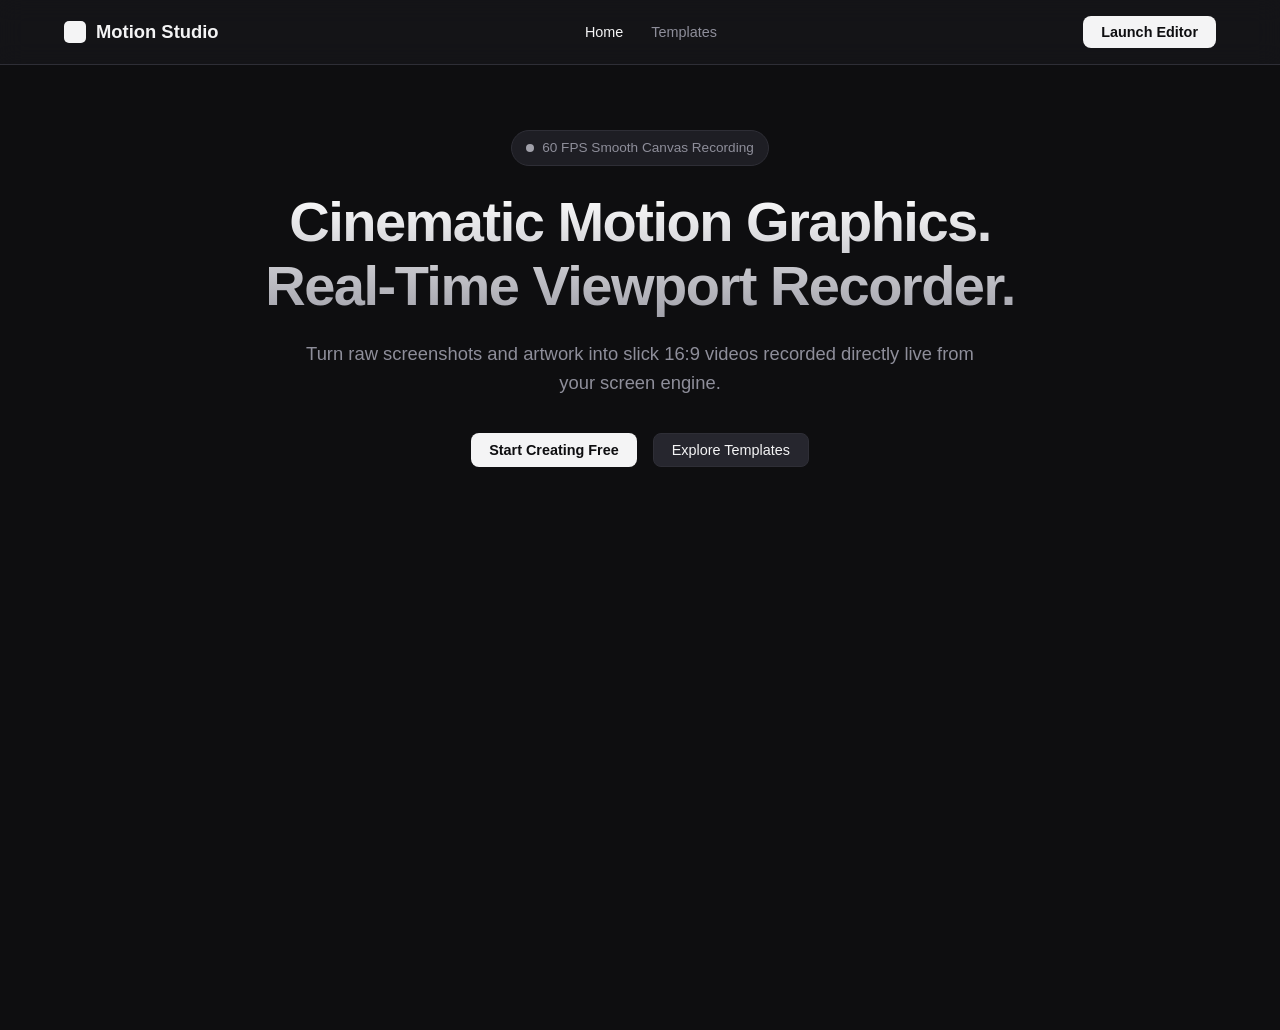
==== commit c2ae2659: "Update index.html" ====
--- a/index.html
+++ b/index.html
@@ -655,7 +655,7 @@
                 <span class="badge-dot"></span> 60 FPS Smooth Canvas Recording
             </div>
             <h1>Cinematic Motion Graphics.<br>Real-Time Viewport Recorder.</h1>
-            <p>Turn raw thumbnails, screenshots, and artwork into slick 16:9 videos recorded directly live from your screen engine.</p>
+            <p>Turn raw screenshots and artwork into slick 16:9 videos recorded directly live from your screen engine.</p>
             <div class="hero-cta">
                 <button class="btn btn-primary" onclick="switchPage('editor')">Start Creating Free</button>
                 <button class="btn" onclick="switchPage('templates')">Explore Templates</button>
@@ -692,18 +692,11 @@
                         <span style="color:var(--text-muted); font-size:0.8rem;">Smooth glass refractions & liquid glare</span>
                     </div>
                 </div>
-                <div class="template-card" onclick="loadPresetAndOpen('grid10')">
-                    <div class="template-thumb">10 Thumbnail Grid</div>
-                    <div class="template-info">
-                        <h4>3D YouTube Showcase</h4>
-                        <span style="color:var(--text-muted); font-size:0.8rem;">10 Slots spread across 3D perspective</span>
-                    </div>
-                </div>
                 <div class="template-card" onclick="loadPresetAndOpen('shine')">
                     <div class="template-thumb">Shine Effect</div>
                     <div class="template-info">
-                        <h4>Specular Light Sweep</h4>
-                        <span style="color:var(--text-muted); font-size:0.8rem;">Smooth clean light sheen animation</span>
+                        <h4>Tilted Button Shine</h4>
+                        <span style="color:var(--text-muted); font-size:0.8rem;">Realistic angled glass sheen & flash</span>
                     </div>
                 </div>
             </div>
@@ -742,9 +735,8 @@
                         <div class="control-group active-preset" id="preset-popup" style="cursor:pointer;" onclick="setAnimationPreset('popup')">1. Pop-up</div>
                         <div class="control-group" id="preset-showcase" style="cursor:pointer;" onclick="setAnimationPreset('showcase')">2. Showcase (Slots 1 to 5)</div>
                         <div class="control-group" id="preset-liquid" style="cursor:pointer;" onclick="setAnimationPreset('liquid')">3. Apple "Liquid Glass"</div>
-                        <div class="control-group" id="preset-grid10" style="cursor:pointer;" onclick="setAnimationPreset('grid10')">4. 3D YouTube Showcase (10 Slots)</div>
-                        <div class="control-group" id="preset-shine" style="cursor:pointer;" onclick="setAnimationPreset('shine')">5. Shine Effect</div>
-                        <div class="control-group" id="preset-manual" style="cursor:pointer;" onclick="setAnimationPreset('manual')">6. Manual Slider Control</div>
+                        <div class="control-group" id="preset-shine" style="cursor:pointer;" onclick="setAnimationPreset('shine')">4. Tilted Button Shine</div>
+                        <div class="control-group" id="preset-manual" style="cursor:pointer;" onclick="setAnimationPreset('manual')">5. Manual Slider Control</div>
                     </div>
                 </aside>
 
@@ -795,7 +787,6 @@
                         </select>
                     </div>
 
-                    <!-- SPEED CONTROL DIRECTLY UNDER RENDER BACKGROUND -->
                     <div class="control-row" style="margin-top: 6px;">
                         <label>Speed</label>
                         <input type="range" id="speed-slider" min="0.25" max="3.0" value="1.0" step="0.25" oninput="updateSpeed(this.value)">
@@ -978,7 +969,7 @@
             requestAnimationFrame(animationEngineLoop);
         }
 
-        // DRAW CANVAS FRAME (PURE BRIGHTNESS PRESERVATION & SMOOTH MULTI-IMAGE MOTION)
+        // DRAW CANVAS FRAME
         function drawCanvasFrame() {
             ctx.clearRect(0, 0, canvas.width, canvas.height);
             ctx.filter = 'none';
@@ -996,7 +987,7 @@
 
             const progress = (state.currentTime % state.duration) / state.duration;
 
-            // DRAW CARD HELPER (Preserves image brightness and color purity)
+            // DRAW CARD HELPER
             function drawCard(x, y, scale = 1, skewX = 0, skewY = 0, opacity = 1, imgSource = null, slotNum = 1, overlayEffect = null, explicitDim = null) {
                 ctx.save();
                 ctx.globalAlpha = Math.max(0, Math.min(1, opacity));
@@ -1073,20 +1064,33 @@
                     ctx.lineWidth = 2;
                     ctx.stroke();
                 } else if (overlayEffect === 'shine') {
-                    // SMOOTH CLEAN SHINE EFFECT
-                    const shinePos = -drawW + (progress * drawW * 2.5);
+                    // TILTED BUTTON-STYLE GLASS SHINE & FLASH SWEEP
                     ctx.save();
                     ctx.beginPath();
                     ctx.roundRect(-drawW / 2, -drawH / 2, drawW, drawH, 16);
                     ctx.clip();
 
-                    const sGrad = ctx.createLinearGradient(shinePos - 120, -drawH, shinePos + 120, drawH);
-                    sGrad.addColorStop(0, 'rgba(255, 255, 255, 0)');
-                    sGrad.addColorStop(0.5, 'rgba(255, 255, 255, 0.45)');
-                    sGrad.addColorStop(1, 'rgba(255, 255, 255, 0)');
-
-                    ctx.fillStyle = sGrad;
-                    ctx.fillRect(-drawW / 2, -drawH / 2, drawW, drawH);
+                    // Travel across the width with extra padding for tilt angle
+                    const totalTravel = drawW * 1.6;
+                    const currentPos = -drawW * 0.8 + (progress * totalTravel);
+
+                    // Apply 25-degree tilt transform focused at current shine position
+                    ctx.translate(currentPos, 0);
+                    ctx.rotate(-25 * Math.PI / 180);
+
+                    // Smooth multi-stop gradient giving authentic glass reflection flare
+                    const shineGrad = ctx.createLinearGradient(-120, 0, 120, 0);
+                    shineGrad.addColorStop(0.0, 'rgba(255, 255, 255, 0.0)');
+                    shineGrad.addColorStop(0.2, 'rgba(255, 255, 255, 0.15)');
+                    shineGrad.addColorStop(0.45, 'rgba(255, 255, 255, 0.65)');
+                    shineGrad.addColorStop(0.5, 'rgba(255, 255, 255, 0.95)'); // Core highlight flash
+                    shineGrad.addColorStop(0.55, 'rgba(255, 255, 255, 0.65)');
+                    shineGrad.addColorStop(0.8, 'rgba(255, 255, 255, 0.15)');
+                    shineGrad.addColorStop(1.0, 'rgba(255, 255, 255, 0.0)');
+
+                    ctx.fillStyle = shineGrad;
+                    ctx.fillRect(-150, -drawH, 300, drawH * 2);
+
                     ctx.restore();
                 }
 
@@ -1135,32 +1139,11 @@
                 const floatY = Math.sin(progress * Math.PI * 2) * 12;
                 drawCard(0, floatY, 0.88, 0, 0, 1.0, null, 1, 'liquid');
             }
-            // PRESET 4: 3D MULTIPLE YOUTUBE THUMBNAIL SHOWCASE (10 IMAGES SPREAD OUT IN PREVIEW)
-            else if (state.preset === 'grid10') {
-                const panX = Math.sin(progress * Math.PI * 2) * 80;
-                const gridPositions = [
-                    { x: -550, y: -260, scale: 0.38, skewX: 0.12 },
-                    { x: -180, y: -280, scale: 0.40, skewX: 0.08 },
-                    { x: 180,  y: -280, scale: 0.40, skewX: -0.08 },
-                    { x: 550,  y: -260, scale: 0.38, skewX: -0.12 },
-                    { x: -620, y: 30,   scale: 0.42, skewX: 0.15 },
-                    { x: 620,  y: 30,   scale: 0.42, skewX: -0.15 },
-                    { x: -500, y: 300,  scale: 0.38, skewX: 0.10 },
-                    { x: -160, y: 310,  scale: 0.40, skewX: 0.05 },
-                    { x: 160,  y: 310,  scale: 0.40, skewX: -0.05 },
-                    { x: 500,  y: 300,  scale: 0.38, skewX: -0.10 }
-                ];
-
-                gridPositions.forEach((pos, idx) => {
-                    const slotImg = slotImages[idx] || (imageReady ? loadedImage : null);
-                    drawCard(pos.x + panX * (idx % 2 === 0 ? 0.4 : -0.4), pos.y, pos.scale, pos.skewX, 0, 0.95, slotImg, idx + 1, null, { w: 480, h: 270 });
-                });
-            }
-            // PRESET 5: SHINE EFFECT (SINGLE IMAGE CLEAN SPECULAR LIGHT SWEEP)
+            // PRESET 4: SHINE EFFECT (TILTED GLASS BUTTON SHINE & FLASH SWEEP)
             else if (state.preset === 'shine') {
                 drawCard(0, 0, 0.88, 0, 0, 1.0, null, 1, 'shine');
             }
-            // PRESET 6: MANUAL CONTROL
+            // PRESET 5: MANUAL CONTROL
             else if (state.preset === 'manual') {
                 const skewX = state.yaw * Math.PI / 180;
                 const skewY = state.pitch * Math.PI / 180;
@@ -1394,7 +1377,7 @@
                 mimeType = 'video/mp4';
             }
             if (!MediaRecorder.isTypeSupported(mimeType)) {
-                mimeType = 'video/webm'; // Fallback container for browser rendering support if mp4 container is restricted
+                mimeType = 'video/webm';
             }
 
             mediaRecorder = new MediaRecorder(stream, { mimeType });
